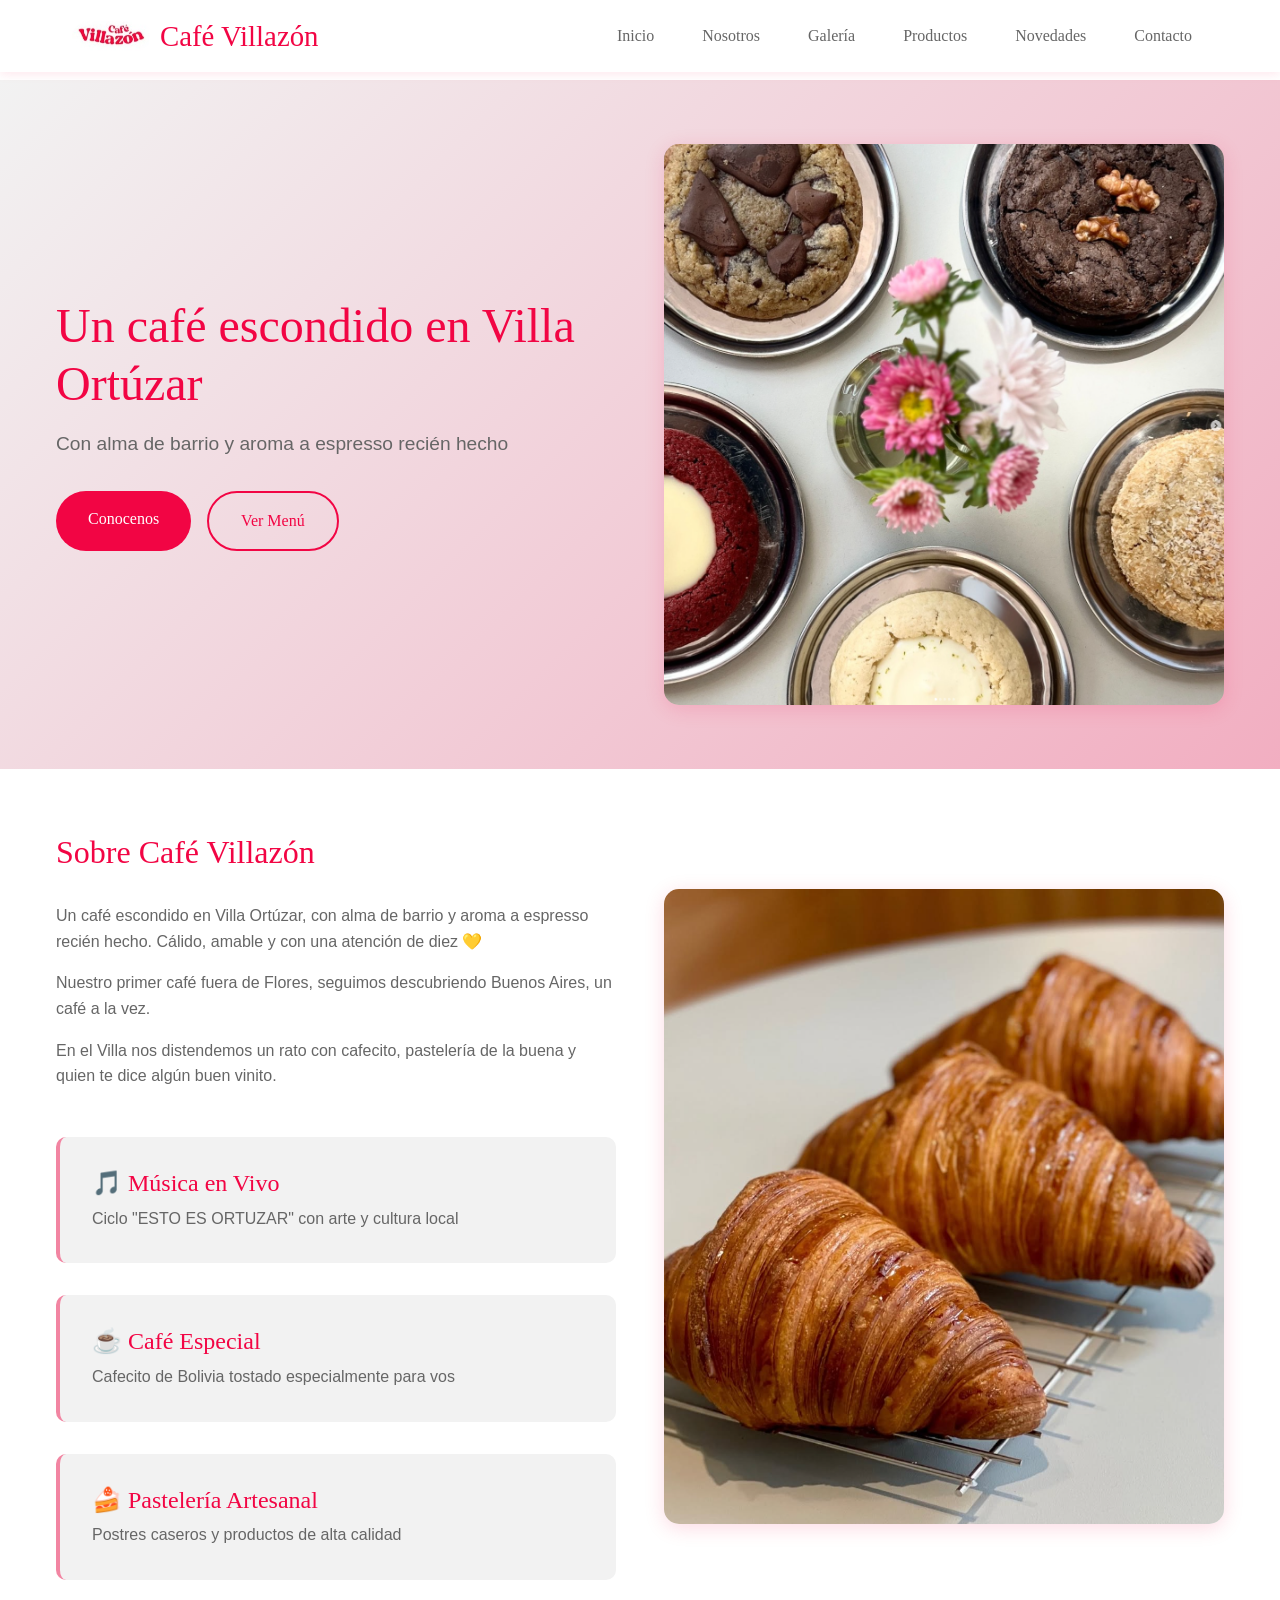
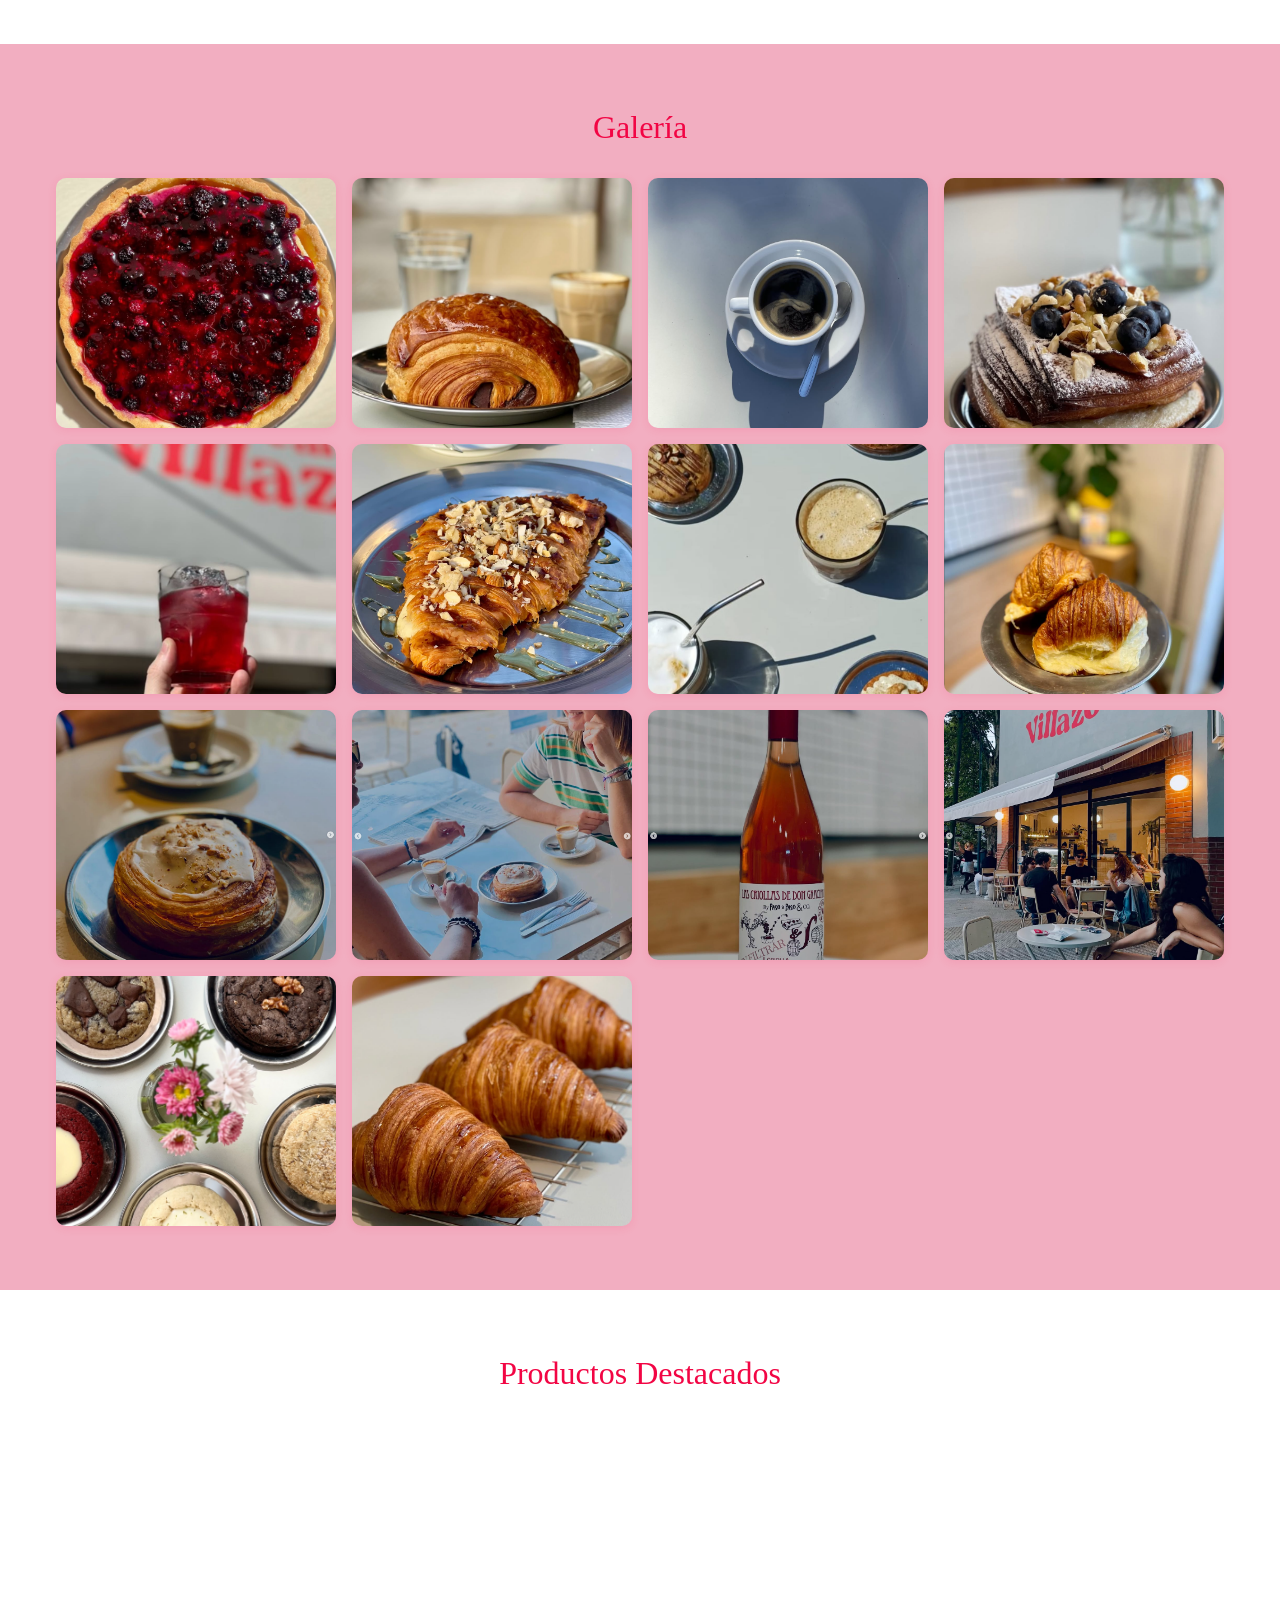
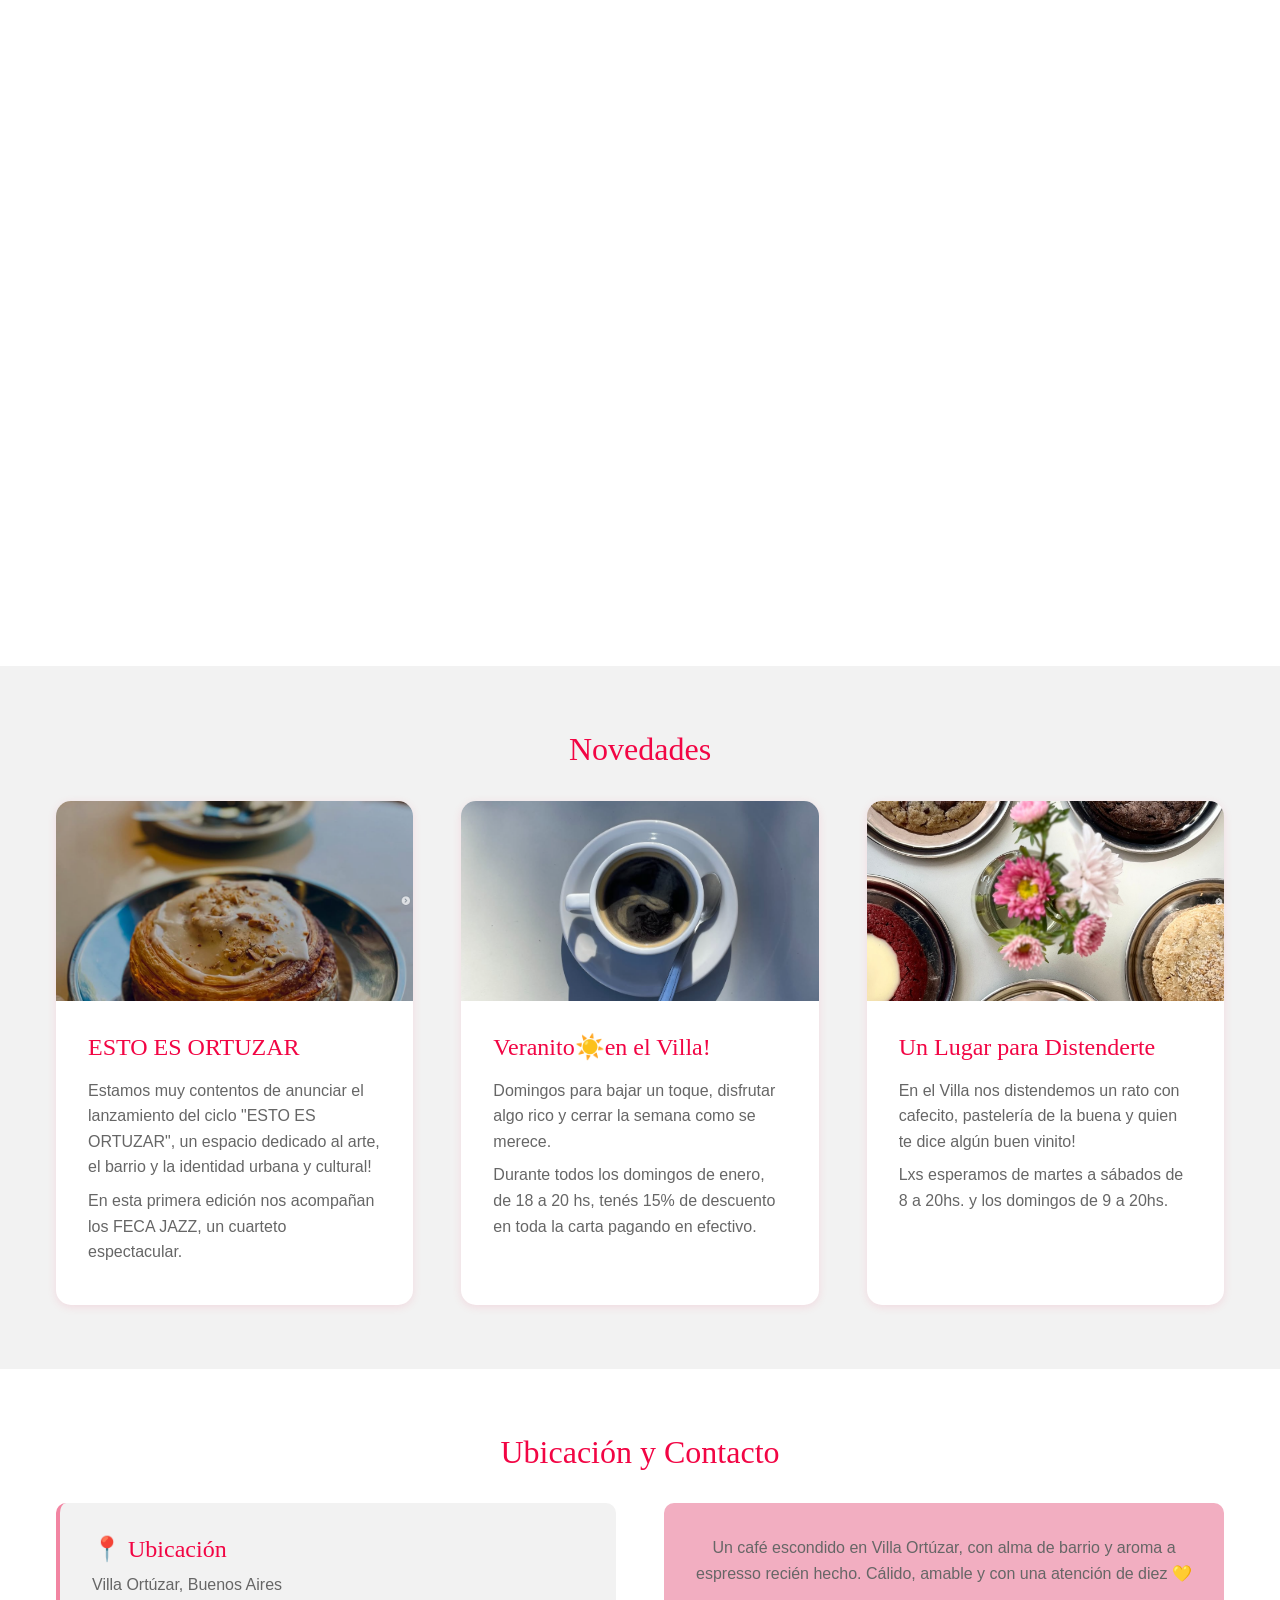
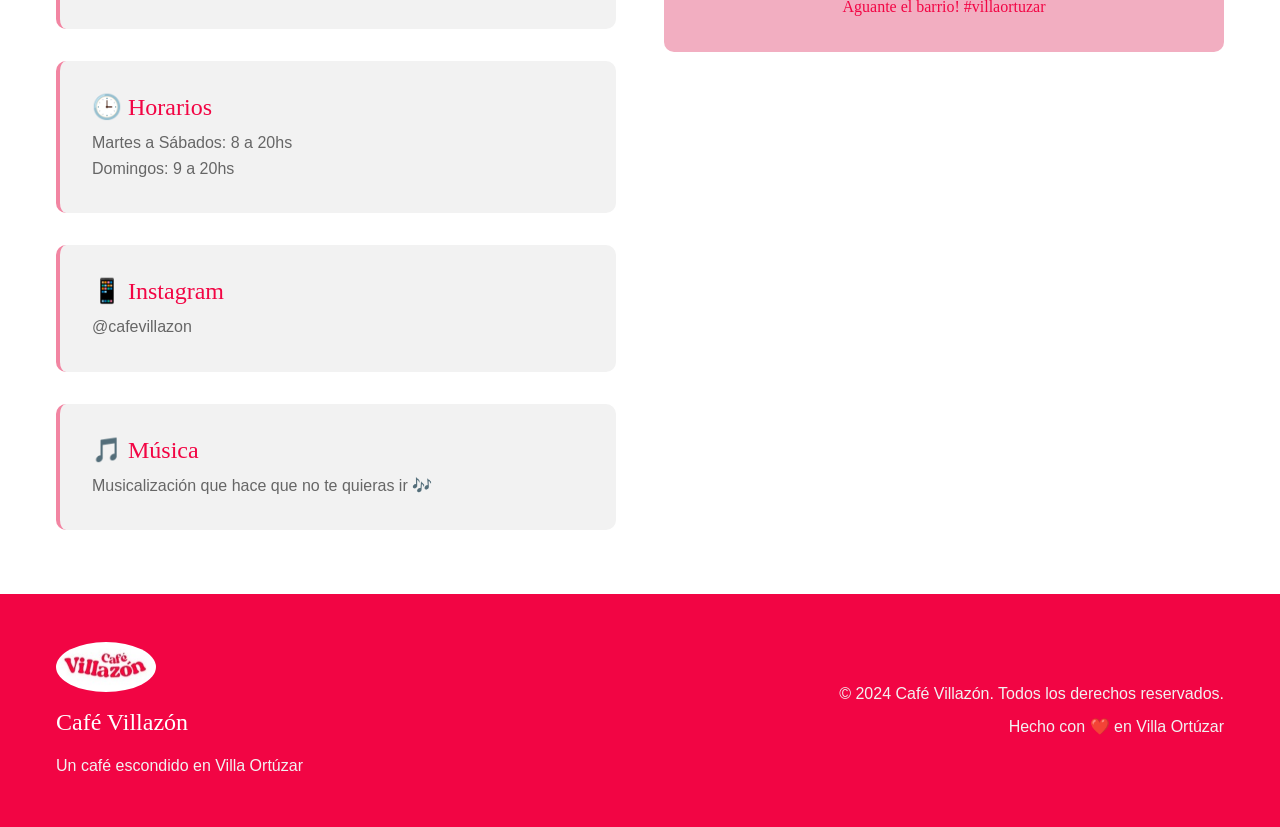
==== index.html @ a72e756f "first commit" ====
<!DOCTYPE html>
<html lang="es">
<head>
    <meta charset="UTF-8">
    <meta name="viewport" content="width=device-width, initial-scale=1.0">
    <title>Café Villazón - Cafetería de Barrio en Villa Ortúzar</title>
    
    <!-- Bootstrap CSS -->
    <link href="https://cdn.jsdelivr.net/npm/bootstrap@5.3.0/dist/css/bootstrap.min.css" rel="stylesheet">
    <!-- Bootstrap Icons -->
    <link rel="stylesheet" href="https://cdn.jsdelivr.net/npm/bootstrap-icons@1.11.0/font/bootstrap-icons.css">
    <!-- AOS Animation Library -->
    <link href="https://unpkg.com/aos@2.3.1/dist/aos.css" rel="stylesheet">
    
    <link rel="stylesheet" href="styles/styles.css">
    
    <!-- FavIcon -->
    <link rel="icon" href="images/cafe_villazon_icon.ico" type="image/x-icon">
</head>
<body>
    <!-- Header -->
    <header class="header">
        <nav class="nav justify-content-end">
            <div class="nav-container">
                <div class="nav-logo">
                    <img src="images/logo_cafeteria_villazon.jpg" alt="Café Villazón Logo" class="logo-img">
                    <h1>Café Villazón</h1>
                </div>
                <ul class="nav-menu">
                    <li><a href="#inicio">Inicio</a></li>
                    <li><a href="#nosotros">Nosotros</a></li>
                    <li><a href="#galeria">Galería</a></li>
                    <li><a href="#productos">Productos</a></li>
                    <li><a href="#novedades">Novedades</a></li>
                    <li><a href="#contacto">Contacto</a></li>
                </ul>
                <div class="nav-toggle">
                    <span></span>
                    <span></span>
                    <span></span>
                </div>
            </div>
        </nav>
    </header>

    <main>
        <!-- Hero Section -->
        <section id="inicio" class="hero">
            <div class="hero-container">
                <div class="hero-content" data-aos="fade-right" data-aos-duration="1000">
                    <h2>Un café escondido en Villa Ortúzar</h2>
                    <p>Con alma de barrio y aroma a espresso recién hecho</p>
                    <div class="hero-cta">
                        <a href="#nosotros" class="btn btn-primary">Conocenos</a>
                        <a href="menu.html" class="btn btn-secondary">Ver Menú</a>
                    </div>
                </div>
                <div class="hero-image" data-aos="fade-left" data-aos-duration="1000">
                    <img src="images/Screenshot 2026-03-29 210032.png" alt="Café Villazón - Interior">
                </div>
            </div>
        </section>

        <!-- About Section -->
        <section id="nosotros" class="about">
            <div class="container">
                <div class="about-content">
                    <div class="about-text" data-aos="fade-right" data-aos-duration="1000">
                        <h2>Sobre Café Villazón</h2>
                        <p>Un café escondido en Villa Ortúzar, con alma de barrio y aroma a espresso recién hecho. Cálido, amable y con una atención de diez 💛</p>
                        <p>Nuestro primer café fuera de Flores, seguimos descubriendo Buenos Aires, un café a la vez.</p>
                        <p>En el Villa nos distendemos un rato con cafecito, pastelería de la buena y quien te dice algún buen vinito.</p>
                        <div class="about-features">
                            <div class="feature">
                                <h3>🎵 Música en Vivo</h3>
                                <p>Ciclo "ESTO ES ORTUZAR" con arte y cultura local</p>
                            </div>
                            <div class="feature">
                                <h3>☕ Café Especial</h3>
                                <p>Cafecito de Bolivia tostado especialmente para vos</p>
                            </div>
                            <div class="feature">
                                <h3>🍰 Pastelería Artesanal</h3>
                                <p>Postres caseros y productos de alta calidad</p>
                            </div>
                        </div>
                    </div>
                    <div class="about-image" data-aos="fade-left" data-aos-duration="1000">
                        <img src="images/Screenshot 2026-03-29 205523.png" alt="Sobre Café Villazón">
                    </div>
                </div>
            </div>
        </section>

        <!-- Gallery Section -->
        <section id="galeria" class="gallery">
            <div class="container">
                <h2>Galería</h2>
                <div class="gallery-grid">
                    <div class="gallery-item" data-aos="zoom-in" data-aos-duration="600" data-aos-delay="100">
                        <img src="images/Screenshot 2026-03-29 205554.png" alt="Interior Café">
                    </div>
                    <div class="gallery-item" data-aos="zoom-in" data-aos-duration="600" data-aos-delay="200">
                        <img src="images/Screenshot 2026-03-29 205620.png" alt="Espacio acogedor">
                    </div>
                    <div class="gallery-item" data-aos="zoom-in" data-aos-duration="600" data-aos-delay="300">
                        <img src="images/Screenshot 2026-03-29 205702.png" alt="Detalle del café">
                    </div>
                    <div class="gallery-item" data-aos="zoom-in" data-aos-duration="600" data-aos-delay="400">
                        <img src="images/Screenshot 2026-03-29 205728.png" alt="Pastelería">
                    </div>
                    <div class="gallery-item" data-aos="zoom-in" data-aos-duration="600" data-aos-delay="500">
                        <img src="images/Screenshot 2026-03-29 205752.png" alt="Ambiente">
                    </div>
                    <div class="gallery-item" data-aos="zoom-in" data-aos-duration="600" data-aos-delay="600">
                        <img src="images/Screenshot 2026-03-29 205958.png" alt="Café especial">
                    </div>
                    <div class="gallery-item" data-aos="zoom-in" data-aos-duration="600" data-aos-delay="700">
                        <img src="images/Screenshot 2026-03-29 210017.png" alt="Postres caseros">
                    </div>
                    <div class="gallery-item" data-aos="zoom-in" data-aos-duration="600" data-aos-delay="800">
                        <img src="images/Screenshot 2026-03-29 210126.png" alt="Espacio cultural">
                    </div>
                    <div class="gallery-item" data-aos="zoom-in" data-aos-duration="600" data-aos-delay="900">
                        <img src="images/Screenshot 2026-03-29 210147.png" alt="Música en vivo">
                    </div>
                    <div class="gallery-item" data-aos="zoom-in" data-aos-duration="600" data-aos-delay="1000">
                        <img src="images/Screenshot 2026-03-29 210153.png" alt="Comunidad">
                    </div>
                    <div class="gallery-item" data-aos="zoom-in" data-aos-duration="600" data-aos-delay="1100">
                        <img src="images/Screenshot 2026-03-29 210201.png" alt="Barrio">
                    </div>
                    <div class="gallery-item" data-aos="zoom-in" data-aos-duration="600" data-aos-delay="1200">
                        <img src="images/Screenshot 2026-03-29 210207.png" alt="Villa Ortúzar">
                    </div>
                    <div class="gallery-item" data-aos="zoom-in" data-aos-duration="600" data-aos-delay="1300">
                        <img src="images/Screenshot 2026-03-29 210032.png" alt="Café Villazón principal">
                    </div>
                    <div class="gallery-item" data-aos="zoom-in" data-aos-duration="600" data-aos-delay="1400">
                        <img src="images/Screenshot 2026-03-29 205523.png" alt="Nuestro espacio">
                    </div>
                </div>
            </div>
        </section>

        <!-- Products Section -->
        <section id="productos" class="products">
            <div class="container">
                <h2>Productos Destacados</h2>
                <div class="products-grid">
                    <div class="product-card" data-aos="fade-up" data-aos-duration="800">
                        <div class="product-image">
                            <img src="images/Screenshot 2026-03-29 205620.png" alt="Café especial">
                        </div>
                        <div class="product-info">
                            <h3>Café Especial</h3>
                            <p>Cafecito de Bolivia tostado especialmente para vos. Latte clásico, simple y perfecto ☕</p>
                        </div>
                    </div>
                    <div class="product-card" data-aos="fade-up" data-aos-duration="800" data-aos-delay="400">
                        <div class="product-image">
                            <img src="images/Screenshot 2026-03-29 205752.png" alt="Bebidas especiales">
                        </div>
                        <div class="product-info">
                            <h3>Bebidas Especiales</h3>
                            <p>Lágrima de caramelo fría con brownie de Nutella y avellanas. Limonada roja con scon de queso.</p>
                        </div>
                    </div>
                    <div class="product-card" data-aos="fade-up" data-aos-duration="800" data-aos-delay="600">
                        <div class="product-image">
                            <img src="images/Screenshot 2026-03-29 210017.png" alt="Pastelería">
                        </div>
                        <div class="product-info">
                            <h3>Pastelería Artesanal</h3>
                            <p>Brownies, scones y postres caseros hechos con amor.</p>
                        </div>
                    </div>
                    <div class="product-card menu-button" data-aos="fade-up" data-aos-duration="800" data-aos-delay="600"
                        onclick="location.href='menu.html'">
                        <div class="product-image button-overlay">
                            <img src="images/Screenshot 2026-03-29 210017.png" alt="Pastelería">
                            <div class="cruz-item">
                            </div>
                        </div>
                        <div class="product-info">
                            <h3>Revisar Menú</h3>
                            <p>Descubre todos nuestros productos en nuestro menú completo.</p>
                        </div>
                    </div>
                </div>
            </div>
        </section>

        <!-- News Section -->
        <section id="novedades" class="news">
            <div class="container">
                <h2>Novedades</h2>
                <div class="news-grid">
                    <article class="news-card">
                        <div class="news-image">
                            <img src="images/Screenshot 2026-03-29 210147.png" alt="Evento ESTO ES ORTUZAR">
                        </div>
                        <div class="news-content">
                            <h3>ESTO ES ORTUZAR</h3>
                            <p>Estamos muy contentos de anunciar el lanzamiento del ciclo "ESTO ES ORTUZAR", un espacio dedicado al arte, el barrio y la identidad urbana y cultural!</p>
                            <p>En esta primera edición nos acompañan los FECA JAZZ, un cuarteto espectacular.</p>
                        </div>
                    </article>
                    <article class="news-card">
                        <div class="news-image">
                            <img src="images/Screenshot 2026-03-29 205702.png" alt="Veranito en el Villa">
                        </div>
                        <div class="news-content">
                            <h3>Veranito☀️en el Villa!</h3>
                            <p>Domingos para bajar un toque, disfrutar algo rico y cerrar la semana como se merece.</p>
                            <p>Durante todos los domingos de enero, de 18 a 20 hs, tenés 15% de descuento en toda la carta pagando en efectivo.</p>
                        </div>
                    </article>
                    <article class="news-card">
                        <div class="news-image">
                            <img src="images/Screenshot 2026-03-29 210032.png" alt="Nuestro espacio">
                        </div>
                        <div class="news-content">
                            <h3>Un Lugar para Distenderte</h3>
                            <p>En el Villa nos distendemos un rato con cafecito, pastelería de la buena y quien te dice algún buen vinito!</p>
                            <p>Lxs esperamos de martes a sábados de 8 a 20hs. y los domingos de 9 a 20hs.</p>
                        </div>
                    </article>
                </div>
            </div>
        </section>

        <!-- Contact Section -->
        <section id="contacto" class="contact">
            <div class="container">
                <h2>Ubicación y Contacto</h2>
                <div class="contact-content">
                    <div class="contact-info">
                        <div class="contact-item click-item" onclick="window.open('https://maps.app.goo.gl/GzYTLskLKFSvf3BN7', '_blank').focus();">
                            <h3>📍 Ubicación</h3>
                            <p>Villa Ortúzar, Buenos Aires</p>
                        </div>
                        <div class="contact-item">
                            <h3>🕒 Horarios</h3>
                            <p>Martes a Sábados: 8 a 20hs</p>
                            <p>Domingos: 9 a 20hs</p>
                        </div>
                        <div class="contact-item click-item" onclick="window.open('https://www.instagram.com/cafevillazon/', '_blank').focus();">
                            <h3>📱 Instagram</h3>
                            <p>@cafevillazon</p>
                        </div>
                        <div class="contact-item">
                            <h3>🎵 Música</h3>
                            <p>Musicalización que hace que no te quieras ir 🎶</p>
                        </div>
                    </div>
                    <div class="contact-message">
                        <p>Un café escondido en Villa Ortúzar, con alma de barrio y aroma a espresso recién hecho. Cálido, amable y con una atención de diez 💛</p>
                        <p>Aguante el barrio! #villaortuzar</p>
                    </div>
                </div>
            </div>
        </section>
    </main>

    <!-- Footer -->
    <footer class="footer">
        <div class="container">
            <div class="footer-content">
                <div class="footer-logo">
                    <img src="images/logo_cafeteria_villazon.jpg" alt="Café Villazón Logo" class="footer-logo-img">
                    <h3>Café Villazón</h3>
                    <p>Un café escondido en Villa Ortúzar</p>
                </div>
                <div class="footer-info">
                    <p>&copy; 2024 Café Villazón. Todos los derechos reservados.</p>
                    <p>Hecho con ❤️ en Villa Ortúzar</p>
                </div>
            </div>
        </div>
    </footer>

    <!-- Bootstrap JS -->
    <script src="https://cdn.jsdelivr.net/npm/bootstrap@5.3.0/dist/js/bootstrap.bundle.min.js"></script>
    <!-- AOS Animation Library -->
    <script src="https://unpkg.com/aos@2.3.1/dist/aos.js"></script>
    
    <script src="scripts/script.js"></script>
</body>
</html>
---- styles/styles.css ----
/* ============================================
   VARIABLES Y ESTILOS GLOBALES
   ============================================ */

:root {
    /* Paleta de colores específica proporcionada */
    --color-primary: #F20544;      /* Rojo principal */
    --color-secondary: #BF1F49;    /* Rojo medio */
    --color-accent: #F285A2;       /* Rosa claro */
    --color-light-pink: #F2AEC1;   /* Rosa muy claro */
    --color-light-gray: #F2F2F2;    /* Gris muy claro */
    --color-white: #FFFFFF;         /* Blanco puro */
    --color-black: #000000;         /* Negro puro */
    --color-gray: #666666;         /* Gris medio */
    --color-dark-gray: #333333;     /* Gris oscuro */
    
    /* Tipografías */
    --font-primary: 'Georgia', serif;
    --font-secondary: 'Helvetica', Arial, sans-serif;
    
    /* Espaciado */
    --spacing-xs: 0.5rem;
    --spacing-sm: 1rem;
    --spacing-md: 2rem;
    --spacing-lg: 3rem;
    --spacing-xl: 4rem;
    
    /* Sombras */
    --shadow-light: 0 2px 10px rgba(242, 5, 68, 0.1);
    --shadow-medium: 0 4px 20px rgba(242, 5, 68, 0.15);
    --shadow-dark: 0 6px 30px rgba(242, 5, 68, 0.2);
}

/* Reset y estilos base */
* {
    margin: 0;
    padding: 0;
    box-sizing: border-box;
}

html {
    scroll-behavior: smooth;
}

body {
    font-family: var(--font-secondary);
    font-size: 16px;
    line-height: 1.6;
    color: var(--color-dark-gray);
    background-color: var(--color-white);
    overflow-x: hidden; /* Prevenir scroll horizontal */
    max-width: 100vw;
}

.container {
    max-width: 1200px;
    margin: 0 auto;
    padding: 0 var(--spacing-sm);
}

/* ============================================
   IMÁGENES
   ============================================ */

img {
    max-width: 100%;
    height: auto;
    display: block;
    opacity: 1;
    visibility: visible;
    transition: opacity 0.3s ease;
}

/* ============================================
   TIPOGRAFÍA
   ============================================ */

h1, h2, h3, h4, h5, h6 {
    font-family: var(--font-primary);
    font-weight: 400;
    color: var(--color-primary);
    margin-bottom: var(--spacing-sm);
}

h1 {
    font-size: 2.5rem;
    color: var(--color-primary);
}

h2 {
    font-size: 2rem;
    text-align: center;
    margin-bottom: var(--spacing-md);
}

h3 {
    font-size: 1.5rem;
    margin-bottom: var(--spacing-xs);
}

p {
    margin-bottom: var(--spacing-sm);
    color: var(--color-gray);
}

a {
    color: var(--color-secondary);
    text-decoration: none;
    transition: color 0.3s ease;
}

a:hover {
    color: var(--color-primary);
}

/* ============================================
   HEADER Y NAVEGACIÓN
   ============================================ */

.header {
    background-color: var(--color-white);
    box-shadow: var(--shadow-light);
    position: fixed;
    top: 0;
    left: 0;
    right: 0;
    z-index: 1000;
    width: 100%;
    max-width: 100vw;
}

.nav {
    display: block;
}

.nav-container {
    display: flex;
    justify-content: space-between;
    align-items: center;
    padding: var(--spacing-sm) 0;
    width: 100%;
    max-width: 1200px;
    margin: 0 auto;
    padding-left: var(--spacing-sm);
    padding-right: var(--spacing-sm);
}

.nav-logo {
    display: flex;
    align-items: center;
    gap: var(--spacing-xs);
    margin-left: 1rem;
}

.logo-img {
    height: 40px;
    width: auto;
    border-radius: 50%;
    object-fit: cover;
}

.nav-logo h1 {
    font-size: 1.8rem;
    margin-bottom: 0;
    color: var(--color-primary);
}

.nav-menu {
    display: flex;
    list-style: none;
    gap: var(--spacing-sm);
    margin-bottom: 0;
    margin-right: 1rem;
}

.nav-menu a {
    font-family: var(--font-primary);
    color: var(--color-gray);
    font-size: 1rem;
    padding: var(--spacing-xs) var(--spacing-sm);
    border-radius: 4px;
    transition: all 0.3s ease;
}

.nav-menu a:hover {
    color: var(--color-primary);
    background-color: var(--color-light-gray);
}

.nav-toggle {
    display: none;
    flex-direction: column;
    cursor: pointer;
}

.nav-toggle span {
    width: 25px;
    height: 3px;
    background-color: var(--color-primary);
    margin: 3px 0;
    transition: 0.3s;
    margin-right: 1rem;
}

/* ============================================
   HERO SECTION
   ============================================ */

.hero {
    margin-top: 80px;
    padding: var(--spacing-xl) 0;
    background: linear-gradient(135deg, var(--color-light-gray) 0%, var(--color-light-pink) 100%);
    min-height: 600px;
    display: flex;
    align-items: center;
}

.hero-container {
    max-width: 1200px;
    margin: 0 auto;
    padding: 0 var(--spacing-sm);
    display: grid;
    grid-template-columns: 1fr 1fr;
    gap: var(--spacing-lg);
    align-items: center;
}

.hero-content h2 {
    font-size: 3rem;
    text-align: left;
    color: var(--color-primary);
    margin-bottom: var(--spacing-sm);
}

.hero-content p {
    font-size: 1.2rem;
    color: var(--color-gray);
    margin-bottom: var(--spacing-md);
}

.hero-cta {
    display: flex;
    gap: var(--spacing-sm);
}

.btn {
    padding: var(--spacing-sm) var(--spacing-md);
    border: none;
    border-radius: 50px;
    font-family: var(--font-primary);
    font-size: 1rem;
    cursor: pointer;
    transition: all 0.3s ease;
    text-decoration: none;
    display: inline-block;
}

.btn-primary {
    background-color: var(--color-primary);
    color: var(--color-white);
}

.btn-primary:hover {
    background-color: var(--color-secondary);
    transform: translateY(-2px);
}

.btn-secondary {
    background-color: transparent;
    color: var(--color-primary);
    border: 2px solid var(--color-primary);
}

.btn-secondary:hover {
    background-color: var(--color-primary);
    color: var(--color-white);
}

.hero-image img {
    width: 100%;
    height: auto;
    border-radius: 15px;
    box-shadow: var(--shadow-medium);
}

/* ============================================
   ABOUT SECTION
   ============================================ */

.about {
    padding: var(--spacing-xl) 0;
    background-color: var(--color-white);
}

.about-content {
    display: grid;
    grid-template-columns: 1fr 1fr;
    gap: var(--spacing-lg);
    align-items: center;
}

.about-text h2 {
    text-align: left;
    margin-bottom: var(--spacing-md);
}

.about-features {
    display: grid;
    grid-template-columns: 1fr;
    gap: var(--spacing-md);
    margin-top: var(--spacing-lg);
}

.feature {
    padding: var(--spacing-md);
    background-color: var(--color-light-gray);
    border-radius: 10px;
    border-left: 4px solid var(--color-accent);
}

.feature h3 {
    color: var(--color-primary);
    margin-bottom: var(--spacing-xs);
}

.feature p {
    margin-bottom: 0;
}

.about-image img {
    width: 100%;
    height: auto;
    border-radius: 15px;
    box-shadow: var(--shadow-medium);
}

/* ============================================
   GALLERY SECTION
   ============================================ */

.gallery {
    padding: var(--spacing-xl) 0;
    background-color: var(--color-light-pink);
}

.gallery-grid {
    display: grid;
    grid-template-columns: repeat(auto-fit, minmax(250px, 1fr));
    gap: var(--spacing-sm);
}

.gallery-item {
    overflow: hidden;
    border-radius: 10px;
    box-shadow: var(--shadow-light);
    transition: transform 0.3s ease;
}

.gallery-item:hover {
    transform: scale(1.05);
}

.gallery-item img {
    width: 100%;
    height: 250px;
    object-fit: cover;
    transition: transform 0.3s ease;
}

.gallery-item:hover img {
    transform: scale(1.1);
}

/* ============================================
   PRODUCTS SECTION
   ============================================ */

.products {
    padding: var(--spacing-xl) 0;
    background-color: var(--color-white);
}

.products-grid {
    display: grid;
    grid-template-columns: repeat(auto-fit, minmax(280px, 1fr));
    gap: var(--spacing-lg);
}

.product-card {
    background-color: var(--color-white);
    border-radius: 15px;
    overflow: hidden;
    box-shadow: var(--shadow-light);
    transition: all 0.3s ease;
}

.product-card.menu-button {
    cursor: pointer;
}

.product-card:hover {
    transform: translateY(-5px);
    box-shadow: var(--shadow-medium);
}

.product-image {
    position: relative;
}

.product-image.button-overlay::after {
    content: '';
    position: absolute;
    top: 0;
    left: 0;
    width: 100%;
    height: 100%;
    background-color: rgba(0, 0, 0, 0.6);
}

.product-image img {
    width: 100%;
    height: 200px;
    object-fit: cover;
}

.cruz-item {
    background: white;
    height: 100px;
    position: absolute;
    width: 20px;
    margin: auto;
    top: 25%;
    right: 50%;
    z-index: 10;
}

.cruz-item::after {
    background: white;
    content: '';
    height: 20px;
    left: -40px;
    position: absolute;
    top: 40px;
    width: 100px;
}

.product-info {
    padding: var(--spacing-md);
}

.product-info h3 {
    color: var(--color-primary);
    margin-bottom: var(--spacing-xs);
}

.product-info p {
    color: var(--color-gray);
    margin-bottom: 0;
}

/* ============================================
   NEWS SECTION
   ============================================ */

.news {
    padding: var(--spacing-xl) 0;
    background-color: var(--color-light-gray);
}

.news-grid {
    display: grid;
    grid-template-columns: repeat(auto-fit, minmax(350px, 1fr));
    gap: var(--spacing-lg);
}

.news-card {
    background-color: var(--color-white);
    border-radius: 15px;
    overflow: hidden;
    box-shadow: var(--shadow-light);
    transition: all 0.3s ease;
}

.news-card:hover {
    transform: translateY(-5px);
    box-shadow: var(--shadow-medium);
}

.news-image.button-overlay:hover::after {
    opacity: 0;
}

.news-image img {
    width: 100%;
    height: 200px;
    object-fit: cover;
}

.news-content {
    padding: var(--spacing-md);
}

.news-content h3 {
    color: var(--color-primary);
    margin-bottom: var(--spacing-sm);
}

.news-content p {
    color: var(--color-gray);
    margin-bottom: var(--spacing-xs);
}

/* ============================================
   CONTACT SECTION
   ============================================ */

.contact {
    padding: var(--spacing-xl) 0;
    background-color: var(--color-white);
}

.contact-content {
    display: grid;
    grid-template-columns: 1fr 1fr;
    gap: var(--spacing-lg);
    align-items: start;
}

.contact-info {
    display: grid;
    grid-template-columns: 1fr;
    gap: var(--spacing-md);
}

.contact-item {
    padding: var(--spacing-md);
    background-color: var(--color-light-gray);
    border-radius: 10px;
    border-left: 4px solid var(--color-accent);
}

.contact-item.click-item {
    cursor: pointer;
}

.contact-item h3 {
    color: var(--color-primary);
    margin-bottom: var(--spacing-xs);
}

.contact-item p {
    margin-bottom: 0;
}

.contact-message {
    padding: var(--spacing-md);
    background-color: var(--color-light-pink);
    border-radius: 10px;
    text-align: center;
}

.contact-message p {
    margin-bottom: var(--spacing-xs);
}

.contact-message p:last-child {
    margin-bottom: 0;
    font-family: var(--font-primary);
    color: var(--color-primary);
}

/* ============================================
   FOOTER
   ============================================ */

.footer {
    background-color: var(--color-primary);
    color: var(--color-white);
    padding: var(--spacing-lg) 0;
}

.footer-content {
    display: flex;
    justify-content: space-between;
    align-items: center;
}

.footer-logo {
    display: flex;
    flex-direction: column;
    align-items: flex-start;
    gap: var(--spacing-xs);
}

.footer-logo-img {
    height: 50px;
    width: auto;
    border-radius: 50%;
    object-fit: cover;
    margin-bottom: var(--spacing-xs);
}

.footer-logo h3 {
    color: var(--color-white);
    margin-bottom: var(--spacing-xs);
}

.footer-logo p {
    color: var(--color-light-gray);
    margin-bottom: 0;
}

.footer-info p {
    color: var(--color-light-gray);
    margin-bottom: var(--spacing-xs);
    text-align: right;
}

.footer-info p:last-child {
    margin-bottom: 0;
}

/* ============================================
   RESPONSIVE DESIGN
   ============================================ */

/* Tablets */
@media (max-width: 950px) {
    .header {
        padding: 0;
    }
    
    .nav-container {
        padding: var(--spacing-sm);
        margin: 0;
        max-width: 100%;
    }
    
    .nav-menu {
        display: none;
        position: fixed;
        top: 70px;
        left: 0;
        right: 0;
        background-color: var(--color-white);
        flex-direction: column;
        padding: var(--spacing-md);
        box-shadow: var(--shadow-medium);
        z-index: 999;
        transform: translateY(-100%);
        transition: transform 0.3s ease;
        width: 100%;
        max-width: 100vw;
        overflow-x: hidden;
    }
    
    .nav-menu.nav-menu-active {
        display: flex;
        transform: translateY(0);
    }
    
    .nav-menu li {
        margin: var(--spacing-sm) 0;
        text-align: center;
        width: 100%;
    }
    
    .nav-menu a {
        display: block;
        padding: var(--spacing-sm);
        border-radius: 8px;
        transition: all 0.3s ease;
        width: 100%;
        text-align: center;
    }
    
    .nav-menu a:hover {
        background-color: var(--color-light-gray);
        color: var(--color-primary);
    }
    
    .nav-toggle {
        display: flex;
        margin-right: 1rem;
    }
    
    .nav-toggle.nav-toggle-active span:nth-child(1) {
        transform: rotate(-45deg) translate(-5px, 6px);
    }
    
    .nav-toggle.nav-toggle-active span:nth-child(2) {
        opacity: 0;
    }
    
    .nav-toggle.nav-toggle-active span:nth-child(3) {
        transform: rotate(45deg) translate(-5px, -6px);
    }
    
    .nav-logo {
        gap: var(--spacing-xs);
        margin-left: 0;
    }
    
    .logo-img {
        height: 35px;
    }
    
    .nav-logo h1 {
        font-size: 1.5rem;
    }
}

@media (max-width: 780px) {
    .hero-container {
        grid-template-columns: 1fr;
        text-align: center;
    }
    
    .hero-content h2 {
        font-size: 2.5rem;
        text-align: center;
    }
    
    .hero-cta {
        justify-content: center;
    }
    
    .about-content {
        grid-template-columns: 1fr;
    }
    
    .about-text h2 {
        text-align: center;
    }
    
    .about-features {
        grid-template-columns: 1fr;
    }
    
    .gallery-grid {
        grid-template-columns: repeat(auto-fit, minmax(200px, 1fr));
    }
    
    .products-grid {
        grid-template-columns: repeat(auto-fit, minmax(250px, 1fr));
    }
    
    .news-grid {
        grid-template-columns: 1fr;
    }
    
    .contact-content {
        grid-template-columns: 1fr;
    }
    
    .footer-content {
        flex-direction: column;
        text-align: center;
        gap: var(--spacing-md);
    }
    
    .footer-logo {
        align-items: center;
    }
    
    .footer-info p {
        text-align: center;
    }
    
    .footer-logo-img {
        height: 45px;
    }
}

/* Móviles */
@media (max-width: 480px) {
    body {
        overflow-x: hidden;
        max-width: 100vw;
    }
    
    .container {
        padding: 0 var(--spacing-xs);
        max-width: 100%;
        overflow-x: hidden;
    }
    
    h1 {
        font-size: 2rem;
    }
    
    h2 {
        font-size: 1.5rem;
    }
    
    h3 {
        font-size: 1.2rem;
    }
    
    .hero {
        margin-top: 70px;
        padding: var(--spacing-lg) 0;
        min-height: 500px;
        overflow-x: hidden;
    }
    
    .hero-content h2 {
        font-size: 2rem;
    }
    
    .hero-content p {
        font-size: 1rem;
    }
    
    .hero-cta {
        flex-direction: column;
        align-items: center;
        gap: var(--spacing-sm);
    }
    
    .btn {
        width: 200px;
        text-align: center;
    }
    
    .about,
    .gallery,
    .products,
    .news,
    .contact {
        padding: var(--spacing-lg) 0;
        overflow-x: hidden;
    }
    
    .gallery-grid {
        grid-template-columns: 1fr 1fr;
        gap: var(--spacing-xs);
        overflow-x: hidden;
    }
    
    .gallery-item img {
        height: 150px;
        width: 100%;
        object-fit: cover;
    }
    
    .products-grid {
        grid-template-columns: 1fr;
        overflow-x: hidden;
    }
    
    .contact-info {
        grid-template-columns: 1fr;
        overflow-x: hidden;
    }
    
    .header {
        width: 100%;
        max-width: 100vw;
        overflow-x: hidden;
    }
    
    .nav-container {
        padding: var(--spacing-xs);
        margin: 0;
        max-width: 100%;
    }
    
    .logo-img {
        height: 30px;
    }
    
    .nav-logo h1 {
        font-size: 1.3rem;
    }
    
    .footer-logo-img {
        height: 40px;
    }
    
    .nav-menu {
        max-width: 100vw;
        overflow-x: hidden;
    }
    
    .nav-menu li {
        width: 100%;
        max-width: 100%;
    }
    
    .nav-menu a {
        width: 100%;
        max-width: 100%;
        padding: var(--spacing-xs) var(--spacing-sm);
    }
}

/* ============================================
   MENU PAGE STYLES
   ============================================ */

.menu-section {
    padding: var(--spacing-xl) 0;
    background-color: var(--color-white);
}

.menu-section:nth-child(even) {
    background-color: var(--color-light-gray);
}

.section-header {
    text-align: center;
    margin-bottom: var(--spacing-lg);
}

.section-header h2 {
    font-size: 2.5rem;
    color: var(--color-primary);
    margin-bottom: var(--spacing-sm);
}

.section-header p {
    font-size: 1.1rem;
    color: var(--color-gray);
    max-width: 600px;
    margin: 0 auto;
}

.menu-grid {
    display: grid;
    grid-template-columns: repeat(auto-fit, minmax(300px, 1fr));
    gap: var(--spacing-lg);
    margin-top: var(--spacing-lg);
}

.menu-item {
    background-color: var(--color-white);
    border-radius: 15px;
    box-shadow: var(--shadow-light);
    overflow: hidden;
    transition: all 0.3s ease;
    display: flex;
    flex-direction: column;
}

.menu-item:hover {
    transform: translateY(-5px);
    box-shadow: var(--shadow-medium);
}

.menu-item-image {
    width: 100%;
    height: 200px;
    overflow: hidden;
}

.menu-item-image img {
    width: 100%;
    height: 100%;
    object-fit: cover;
    transition: transform 0.3s ease;
}

.menu-item:hover .menu-item-image img {
    transform: scale(1.05);
}

.menu-item-content {
    padding: var(--spacing-md);
    flex: 1;
    display: flex;
    flex-direction: column;
}

.menu-item-content h3 {
    font-size: 1.3rem;
    color: var(--color-primary);
    margin-bottom: var(--spacing-xs);
}

.menu-item-content p {
    color: var(--color-gray);
    margin-bottom: var(--spacing-sm);
    flex: 1;
}

.price {
    font-size: 1.2rem;
    font-weight: bold;
    color: var(--color-secondary);
    align-self: flex-start;
    background-color: var(--color-light-pink);
    padding: var(--spacing-xs) var(--spacing-sm);
    border-radius: 20px;
}

.adicionales-grid {
    display: grid;
    grid-template-columns: repeat(auto-fit, minmax(250px, 1fr));
    gap: var(--spacing-md);
    margin-top: var(--spacing-lg);
}

.adicional-item {
    background-color: var(--color-white);
    border-radius: 10px;
    padding: var(--spacing-md);
    text-align: center;
    box-shadow: var(--shadow-light);
    transition: all 0.3s ease;
    border: 2px solid var(--color-light-pink);
}

.adicional-item:hover {
    transform: translateY(-3px);
    box-shadow: var(--shadow-medium);
    border-color: var(--color-accent);
}

.adicional-item h3 {
    font-size: 1.1rem;
    color: var(--color-primary);
    margin-bottom: var(--spacing-xs);
}

.adicional-item p {
    color: var(--color-gray);
    margin-bottom: var(--spacing-sm);
    font-size: 0.9rem;
}

.adicional-item .price {
    font-size: 1rem;
    background-color: var(--color-accent);
    color: var(--color-white);
}

/* Active menu item styling */
.nav-menu a.active {
    color: var(--color-primary);
    background-color: var(--color-light-gray);
    border-radius: 4px;
}

/* ============================================
   RESPONSIVE DESIGN FOR MENU
   ============================================ */

@media (max-width: 780px) {
    .section-header h2 {
        font-size: 2rem;
    }
    
    .menu-grid {
        grid-template-columns: 1fr;
        gap: var(--spacing-md);
    }
    
    .adicionales-grid {
        grid-template-columns: repeat(auto-fit, minmax(200px, 1fr));
        gap: var(--spacing-sm);
    }
    
    .menu-item-image {
        height: 180px;
    }
}

@media (max-width: 480px) {
    .menu-section {
        padding: var(--spacing-lg) 0;
        overflow-x: hidden;
    }
    
    .section-header h2 {
        font-size: 1.8rem;
    }
    
    .section-header p {
        font-size: 1rem;
    }
    
    .menu-grid {
        grid-template-columns: 1fr;
        gap: var(--spacing-sm);
        overflow-x: hidden;
    }
    
    .adicionales-grid {
        grid-template-columns: 1fr;
        gap: var(--spacing-sm);
        overflow-x: hidden;
    }
    
    .menu-item {
        max-width: 100%;
        overflow-x: hidden;
    }
    
    .menu-item-content {
        padding: var(--spacing-sm);
    }
    
    .menu-item-content h3 {
        font-size: 1.1rem;
    }
    
    .menu-item-content p {
        font-size: 0.9rem;
    }
    
    .price {
        font-size: 1rem;
        padding: var(--spacing-xs) var(--spacing-sm);
    }
    
    .adicional-item {
        padding: var(--spacing-sm);
        max-width: 100%;
        overflow-x: hidden;
    }
}

@keyframes fadeInUp {
    from {
        opacity: 0;
        transform: translateY(30px);
    }
    to {
        opacity: 1;
        transform: translateY(0);
    }
}

.fade-in-up {
    animation: fadeInUp 0.8s ease-out;
}

/* ============================================
   CLASES UTILITARIAS
   ============================================ */

.text-center {
    text-align: center;
}

.text-left {
    text-align: left;
}

.text-right {
    text-align: right;
}

.mb-0 {
    margin-bottom: 0;
}

.mb-sm {
    margin-bottom: var(--spacing-sm);
}

.mb-md {
    margin-bottom: var(--spacing-md);
}

.mb-lg {
    margin-bottom: var(--spacing-lg);
}
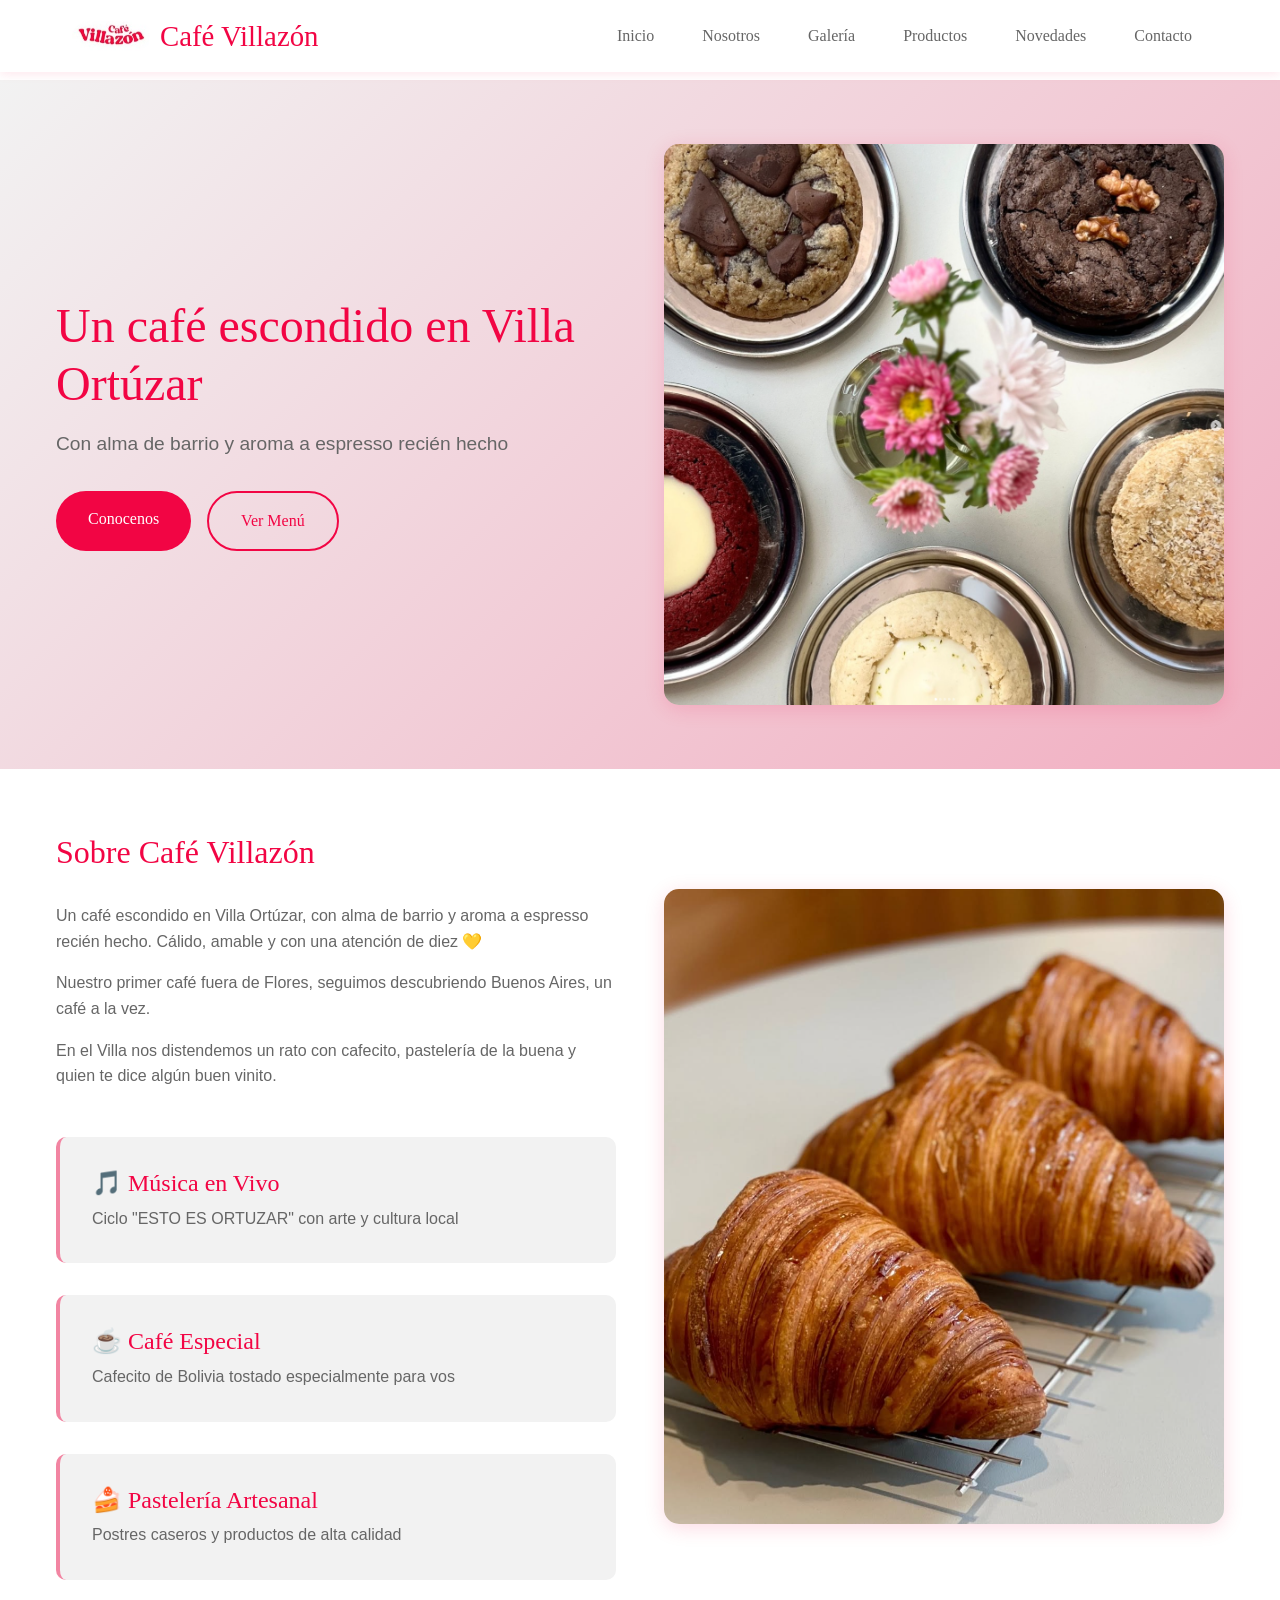
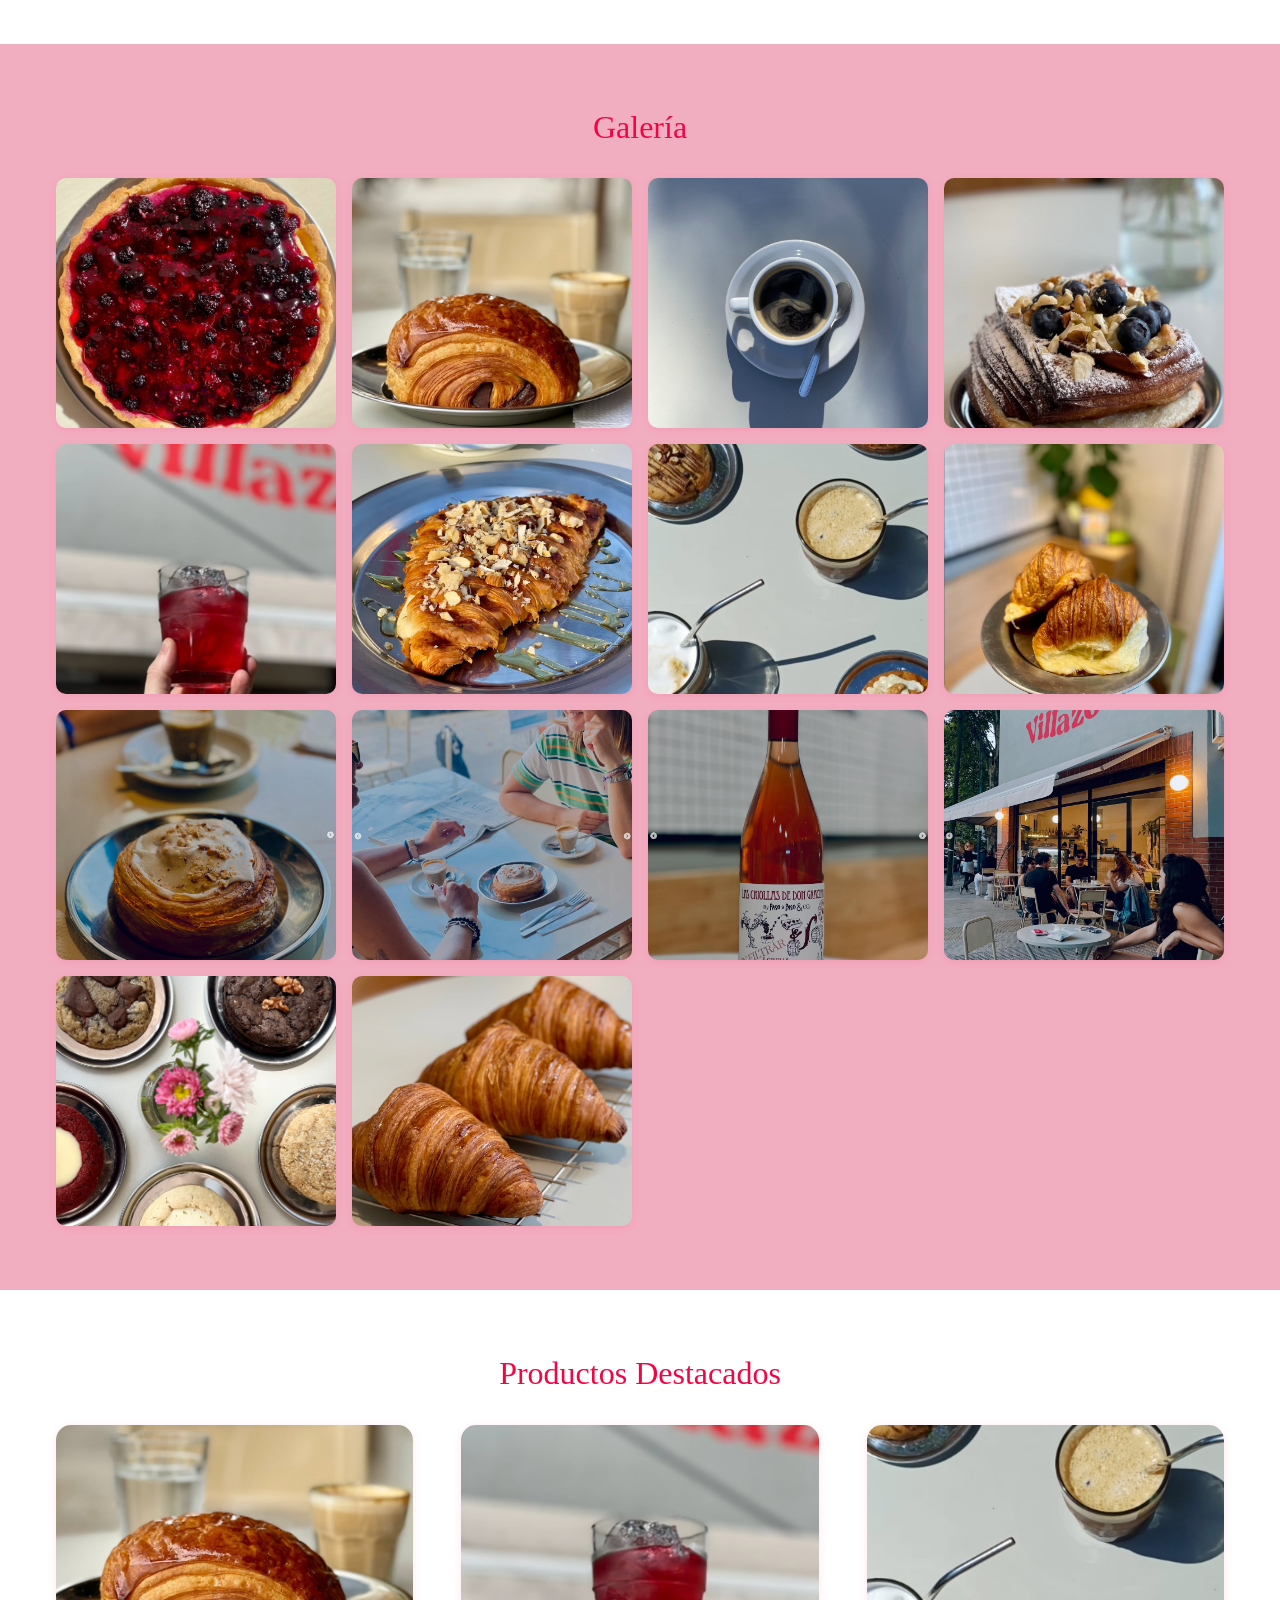
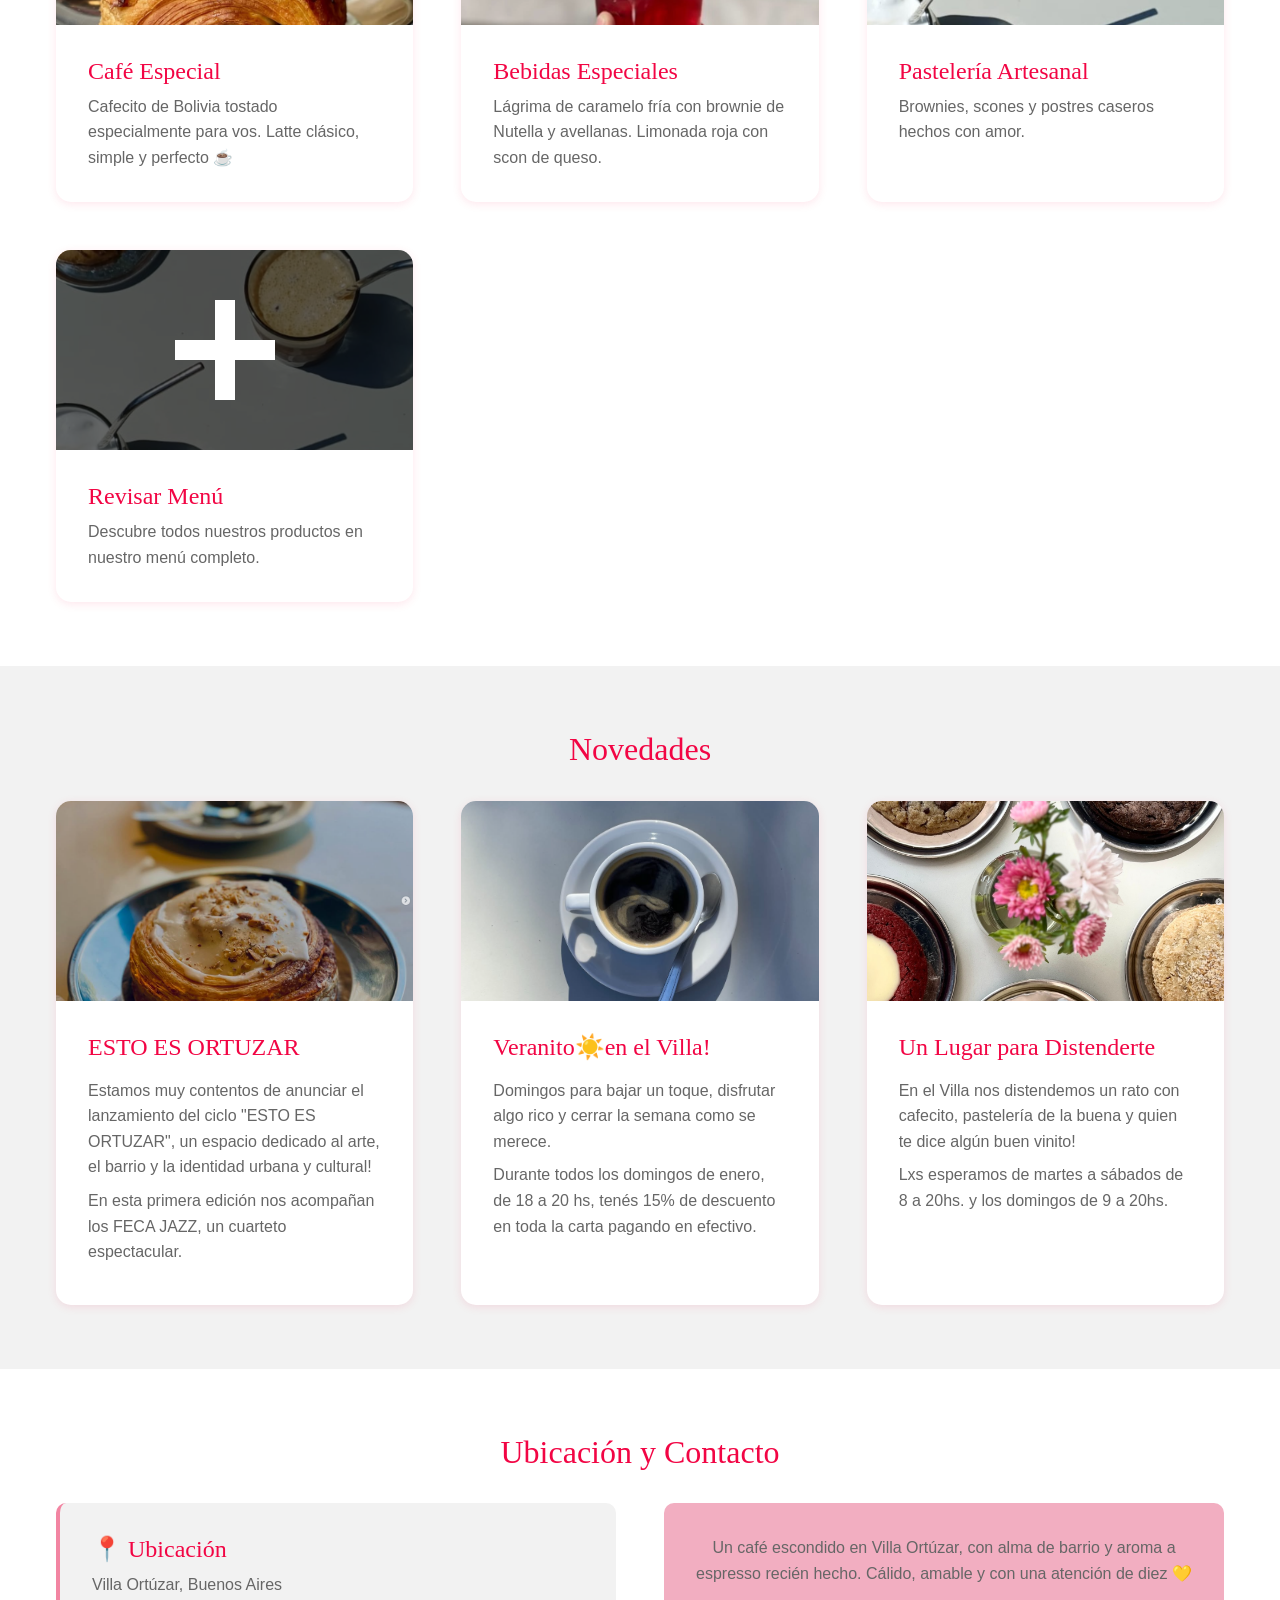
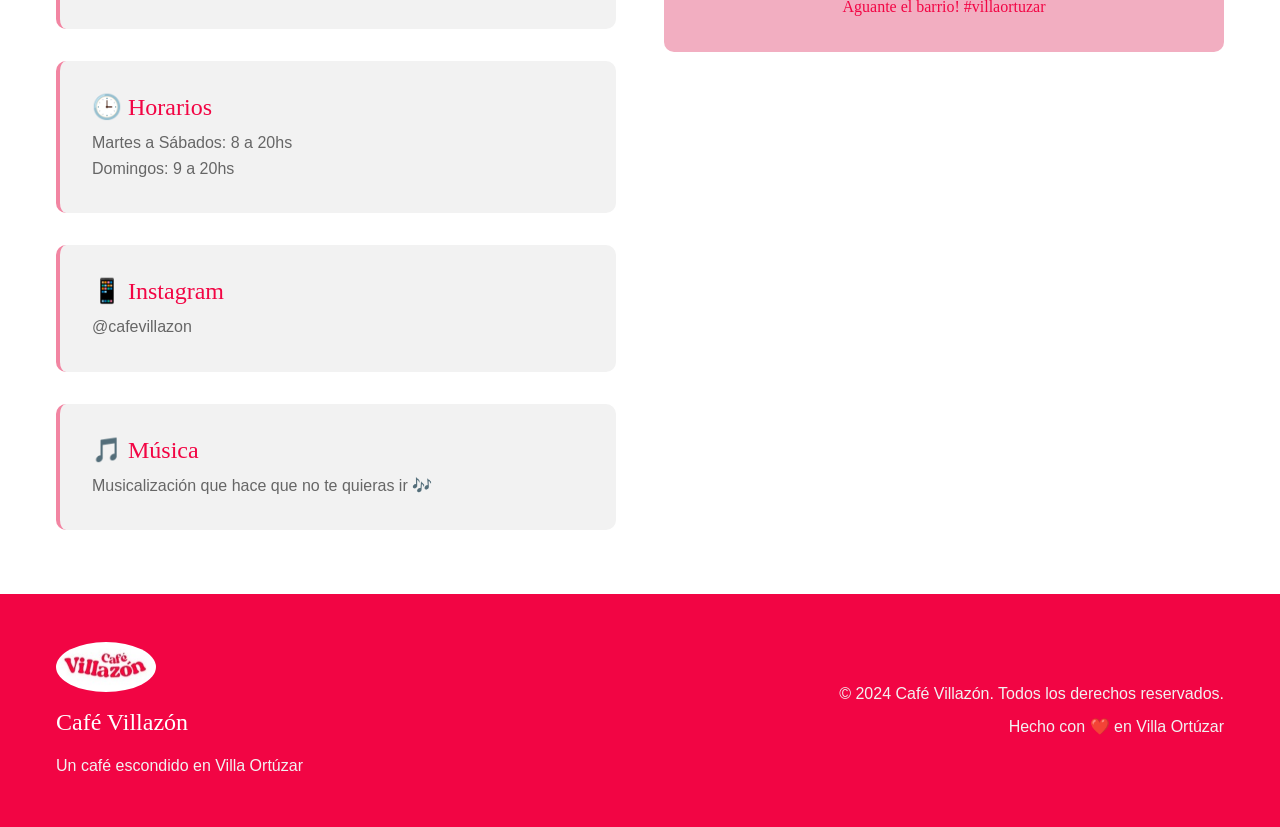
==== commit 4416f5c8: "carpetas por paginas" ====
--- a/index.html
+++ b/index.html
@@ -12,10 +12,10 @@
     <!-- AOS Animation Library -->
     <link href="https://unpkg.com/aos@2.3.1/dist/aos.css" rel="stylesheet">
     
-    <link rel="stylesheet" href="styles/styles.css">
+    <link rel="stylesheet" href="src/styles/styles.css">
     
     <!-- FavIcon -->
-    <link rel="icon" href="images/cafe_villazon_icon.ico" type="image/x-icon">
+    <link rel="icon" href="src/images/cafe_villazon_icon.ico" type="image/x-icon">
 </head>
 <body>
     <!-- Header -->
@@ -23,7 +23,7 @@
         <nav class="nav justify-content-end">
             <div class="nav-container">
                 <div class="nav-logo">
-                    <img src="images/logo_cafeteria_villazon.jpg" alt="Café Villazón Logo" class="logo-img">
+                    <img src="src/images/logo_cafeteria_villazon.jpg" alt="Café Villazón Logo" class="logo-img">
                     <h1>Café Villazón</h1>
                 </div>
                 <ul class="nav-menu">
@@ -52,11 +52,11 @@
                     <p>Con alma de barrio y aroma a espresso recién hecho</p>
                     <div class="hero-cta">
                         <a href="#nosotros" class="btn btn-primary">Conocenos</a>
-                        <a href="menu.html" class="btn btn-secondary">Ver Menú</a>
+                        <a href="menu/index.html" class="btn btn-secondary">Ver Menú</a>
                     </div>
                 </div>
                 <div class="hero-image" data-aos="fade-left" data-aos-duration="1000">
-                    <img src="images/Screenshot 2026-03-29 210032.png" alt="Café Villazón - Interior">
+                    <img src="src/images/Screenshot 2026-03-29 210032.png" alt="Café Villazón - Interior">
                 </div>
             </div>
         </section>
@@ -86,7 +86,7 @@
                         </div>
                     </div>
                     <div class="about-image" data-aos="fade-left" data-aos-duration="1000">
-                        <img src="images/Screenshot 2026-03-29 205523.png" alt="Sobre Café Villazón">
+                        <img src="src/images/Screenshot 2026-03-29 205523.png" alt="Sobre Café Villazón">
                     </div>
                 </div>
             </div>
@@ -98,46 +98,46 @@
                 <h2>Galería</h2>
                 <div class="gallery-grid">
                     <div class="gallery-item" data-aos="zoom-in" data-aos-duration="600" data-aos-delay="100">
-                        <img src="images/Screenshot 2026-03-29 205554.png" alt="Interior Café">
+                        <img src="src/images/Screenshot 2026-03-29 205554.png" alt="Interior Café">
                     </div>
                     <div class="gallery-item" data-aos="zoom-in" data-aos-duration="600" data-aos-delay="200">
-                        <img src="images/Screenshot 2026-03-29 205620.png" alt="Espacio acogedor">
+                        <img src="src/images/Screenshot 2026-03-29 205620.png" alt="Espacio acogedor">
                     </div>
                     <div class="gallery-item" data-aos="zoom-in" data-aos-duration="600" data-aos-delay="300">
-                        <img src="images/Screenshot 2026-03-29 205702.png" alt="Detalle del café">
+                        <img src="src/images/Screenshot 2026-03-29 205702.png" alt="Detalle del café">
                     </div>
                     <div class="gallery-item" data-aos="zoom-in" data-aos-duration="600" data-aos-delay="400">
-                        <img src="images/Screenshot 2026-03-29 205728.png" alt="Pastelería">
+                        <img src="src/images/Screenshot 2026-03-29 205728.png" alt="Pastelería">
                     </div>
                     <div class="gallery-item" data-aos="zoom-in" data-aos-duration="600" data-aos-delay="500">
-                        <img src="images/Screenshot 2026-03-29 205752.png" alt="Ambiente">
+                        <img src="src/images/Screenshot 2026-03-29 205752.png" alt="Ambiente">
                     </div>
                     <div class="gallery-item" data-aos="zoom-in" data-aos-duration="600" data-aos-delay="600">
-                        <img src="images/Screenshot 2026-03-29 205958.png" alt="Café especial">
+                        <img src="src/images/Screenshot 2026-03-29 205958.png" alt="Café especial">
                     </div>
                     <div class="gallery-item" data-aos="zoom-in" data-aos-duration="600" data-aos-delay="700">
-                        <img src="images/Screenshot 2026-03-29 210017.png" alt="Postres caseros">
+                        <img src="src/images/Screenshot 2026-03-29 210017.png" alt="Postres caseros">
                     </div>
                     <div class="gallery-item" data-aos="zoom-in" data-aos-duration="600" data-aos-delay="800">
-                        <img src="images/Screenshot 2026-03-29 210126.png" alt="Espacio cultural">
+                        <img src="src/images/Screenshot 2026-03-29 210126.png" alt="Espacio cultural">
                     </div>
                     <div class="gallery-item" data-aos="zoom-in" data-aos-duration="600" data-aos-delay="900">
-                        <img src="images/Screenshot 2026-03-29 210147.png" alt="Música en vivo">
+                        <img src="src/images/Screenshot 2026-03-29 210147.png" alt="Música en vivo">
                     </div>
                     <div class="gallery-item" data-aos="zoom-in" data-aos-duration="600" data-aos-delay="1000">
-                        <img src="images/Screenshot 2026-03-29 210153.png" alt="Comunidad">
+                        <img src="src/images/Screenshot 2026-03-29 210153.png" alt="Comunidad">
                     </div>
                     <div class="gallery-item" data-aos="zoom-in" data-aos-duration="600" data-aos-delay="1100">
-                        <img src="images/Screenshot 2026-03-29 210201.png" alt="Barrio">
+                        <img src="src/images/Screenshot 2026-03-29 210201.png" alt="Barrio">
                     </div>
                     <div class="gallery-item" data-aos="zoom-in" data-aos-duration="600" data-aos-delay="1200">
-                        <img src="images/Screenshot 2026-03-29 210207.png" alt="Villa Ortúzar">
+                        <img src="src/images/Screenshot 2026-03-29 210207.png" alt="Villa Ortúzar">
                     </div>
                     <div class="gallery-item" data-aos="zoom-in" data-aos-duration="600" data-aos-delay="1300">
-                        <img src="images/Screenshot 2026-03-29 210032.png" alt="Café Villazón principal">
+                        <img src="src/images/Screenshot 2026-03-29 210032.png" alt="Café Villazón principal">
                     </div>
                     <div class="gallery-item" data-aos="zoom-in" data-aos-duration="600" data-aos-delay="1400">
-                        <img src="images/Screenshot 2026-03-29 205523.png" alt="Nuestro espacio">
+                        <img src="src/images/Screenshot 2026-03-29 205523.png" alt="Nuestro espacio">
                     </div>
                 </div>
             </div>
@@ -150,7 +150,7 @@
                 <div class="products-grid">
                     <div class="product-card" data-aos="fade-up" data-aos-duration="800">
                         <div class="product-image">
-                            <img src="images/Screenshot 2026-03-29 205620.png" alt="Café especial">
+                            <img src="src/images/Screenshot 2026-03-29 205620.png" alt="Café especial">
                         </div>
                         <div class="product-info">
                             <h3>Café Especial</h3>
@@ -159,7 +159,7 @@
                     </div>
                     <div class="product-card" data-aos="fade-up" data-aos-duration="800" data-aos-delay="400">
                         <div class="product-image">
-                            <img src="images/Screenshot 2026-03-29 205752.png" alt="Bebidas especiales">
+                            <img src="src/images/Screenshot 2026-03-29 205752.png" alt="Bebidas especiales">
                         </div>
                         <div class="product-info">
                             <h3>Bebidas Especiales</h3>
@@ -168,7 +168,7 @@
                     </div>
                     <div class="product-card" data-aos="fade-up" data-aos-duration="800" data-aos-delay="600">
                         <div class="product-image">
-                            <img src="images/Screenshot 2026-03-29 210017.png" alt="Pastelería">
+                            <img src="src/images/Screenshot 2026-03-29 210017.png" alt="Pastelería">
                         </div>
                         <div class="product-info">
                             <h3>Pastelería Artesanal</h3>
@@ -178,7 +178,7 @@
                     <div class="product-card menu-button" data-aos="fade-up" data-aos-duration="800" data-aos-delay="600"
                         onclick="location.href='menu.html'">
                         <div class="product-image button-overlay">
-                            <img src="images/Screenshot 2026-03-29 210017.png" alt="Pastelería">
+                            <img src="src/images/Screenshot 2026-03-29 210017.png" alt="Pastelería">
                             <div class="cruz-item">
                             </div>
                         </div>
@@ -198,7 +198,7 @@
                 <div class="news-grid">
                     <article class="news-card">
                         <div class="news-image">
-                            <img src="images/Screenshot 2026-03-29 210147.png" alt="Evento ESTO ES ORTUZAR">
+                            <img src="src/images/Screenshot 2026-03-29 210147.png" alt="Evento ESTO ES ORTUZAR">
                         </div>
                         <div class="news-content">
                             <h3>ESTO ES ORTUZAR</h3>
@@ -208,7 +208,7 @@
                     </article>
                     <article class="news-card">
                         <div class="news-image">
-                            <img src="images/Screenshot 2026-03-29 205702.png" alt="Veranito en el Villa">
+                            <img src="src/images/Screenshot 2026-03-29 205702.png" alt="Veranito en el Villa">
                         </div>
                         <div class="news-content">
                             <h3>Veranito☀️en el Villa!</h3>
@@ -218,7 +218,7 @@
                     </article>
                     <article class="news-card">
                         <div class="news-image">
-                            <img src="images/Screenshot 2026-03-29 210032.png" alt="Nuestro espacio">
+                            <img src="src/images/Screenshot 2026-03-29 210032.png" alt="Nuestro espacio">
                         </div>
                         <div class="news-content">
                             <h3>Un Lugar para Distenderte</h3>
@@ -268,7 +268,7 @@
         <div class="container">
             <div class="footer-content">
                 <div class="footer-logo">
-                    <img src="images/logo_cafeteria_villazon.jpg" alt="Café Villazón Logo" class="footer-logo-img">
+                    <img src="src/images/logo_cafeteria_villazon.jpg" alt="Café Villazón Logo" class="footer-logo-img">
                     <h3>Café Villazón</h3>
                     <p>Un café escondido en Villa Ortúzar</p>
                 </div>
@@ -285,6 +285,6 @@
     <!-- AOS Animation Library -->
     <script src="https://unpkg.com/aos@2.3.1/dist/aos.js"></script>
     
-    <script src="scripts/script.js"></script>
+    <script src="src/scripts/script.js"></script>
 </body>
 </html>
--- a/src/styles/styles.css
+++ b/src/styles/styles.css
@@ -0,0 +1,1169 @@
+/* ============================================
+   VARIABLES Y ESTILOS GLOBALES
+   ============================================ */
+
+:root {
+    /* Paleta de colores específica proporcionada */
+    --color-primary: #F20544;      /* Rojo principal */
+    --color-secondary: #BF1F49;    /* Rojo medio */
+    --color-accent: #F285A2;       /* Rosa claro */
+    --color-light-pink: #F2AEC1;   /* Rosa muy claro */
+    --color-light-gray: #F2F2F2;    /* Gris muy claro */
+    --color-white: #FFFFFF;         /* Blanco puro */
+    --color-black: #000000;         /* Negro puro */
+    --color-gray: #666666;         /* Gris medio */
+    --color-dark-gray: #333333;     /* Gris oscuro */
+    
+    /* Tipografías */
+    --font-primary: 'Georgia', serif;
+    --font-secondary: 'Helvetica', Arial, sans-serif;
+    
+    /* Espaciado */
+    --spacing-xs: 0.5rem;
+    --spacing-sm: 1rem;
+    --spacing-md: 2rem;
+    --spacing-lg: 3rem;
+    --spacing-xl: 4rem;
+    
+    /* Sombras */
+    --shadow-light: 0 2px 10px rgba(242, 5, 68, 0.1);
+    --shadow-medium: 0 4px 20px rgba(242, 5, 68, 0.15);
+    --shadow-dark: 0 6px 30px rgba(242, 5, 68, 0.2);
+}
+
+/* Reset y estilos base */
+* {
+    margin: 0;
+    padding: 0;
+    box-sizing: border-box;
+}
+
+html {
+    scroll-behavior: smooth;
+}
+
+body {
+    font-family: var(--font-secondary);
+    font-size: 16px;
+    line-height: 1.6;
+    color: var(--color-dark-gray);
+    background-color: var(--color-white);
+    overflow-x: hidden; /* Prevenir scroll horizontal */
+    max-width: 100vw;
+}
+
+.container {
+    max-width: 1200px;
+    margin: 0 auto;
+    padding: 0 var(--spacing-sm);
+}
+
+/* ============================================
+   IMÁGENES
+   ============================================ */
+
+img {
+    max-width: 100%;
+    height: auto;
+    display: block;
+    opacity: 1;
+    visibility: visible;
+    transition: opacity 0.3s ease;
+}
+
+/* ============================================
+   TIPOGRAFÍA
+   ============================================ */
+
+h1, h2, h3, h4, h5, h6 {
+    font-family: var(--font-primary);
+    font-weight: 400;
+    color: var(--color-primary);
+    margin-bottom: var(--spacing-sm);
+}
+
+h1 {
+    font-size: 2.5rem;
+    color: var(--color-primary);
+}
+
+h2 {
+    font-size: 2rem;
+    text-align: center;
+    margin-bottom: var(--spacing-md);
+}
+
+h3 {
+    font-size: 1.5rem;
+    margin-bottom: var(--spacing-xs);
+}
+
+p {
+    margin-bottom: var(--spacing-sm);
+    color: var(--color-gray);
+}
+
+a {
+    color: var(--color-secondary);
+    text-decoration: none;
+    transition: color 0.3s ease;
+}
+
+a:hover {
+    color: var(--color-primary);
+}
+
+/* ============================================
+   HEADER Y NAVEGACIÓN
+   ============================================ */
+
+.header {
+    background-color: var(--color-white);
+    box-shadow: var(--shadow-light);
+    position: fixed;
+    top: 0;
+    left: 0;
+    right: 0;
+    z-index: 1000;
+    width: 100%;
+    max-width: 100vw;
+}
+
+.nav {
+    display: block;
+}
+
+.nav-container {
+    display: flex;
+    justify-content: space-between;
+    align-items: center;
+    padding: var(--spacing-sm) 0;
+    width: 100%;
+    max-width: 1200px;
+    margin: 0 auto;
+    padding-left: var(--spacing-sm);
+    padding-right: var(--spacing-sm);
+}
+
+.nav-logo {
+    display: flex;
+    align-items: center;
+    gap: var(--spacing-xs);
+    margin-left: 1rem;
+}
+
+.logo-img {
+    height: 40px;
+    width: auto;
+    border-radius: 50%;
+    object-fit: cover;
+}
+
+.nav-logo h1 {
+    font-size: 1.8rem;
+    margin-bottom: 0;
+    color: var(--color-primary);
+}
+
+.nav-menu {
+    display: flex;
+    list-style: none;
+    gap: var(--spacing-sm);
+    margin-bottom: 0;
+    margin-right: 1rem;
+}
+
+.nav-menu a {
+    font-family: var(--font-primary);
+    color: var(--color-gray);
+    font-size: 1rem;
+    padding: var(--spacing-xs) var(--spacing-sm);
+    border-radius: 4px;
+    transition: all 0.3s ease;
+}
+
+.nav-menu a:hover {
+    color: var(--color-primary);
+    background-color: var(--color-light-gray);
+}
+
+.nav-toggle {
+    display: none;
+    flex-direction: column;
+    cursor: pointer;
+}
+
+.nav-toggle span {
+    width: 25px;
+    height: 3px;
+    background-color: var(--color-primary);
+    margin: 3px 0;
+    transition: 0.3s;
+    margin-right: 1rem;
+}
+
+/* ============================================
+   HERO SECTION
+   ============================================ */
+
+.hero {
+    margin-top: 80px;
+    padding: var(--spacing-xl) 0;
+    background: linear-gradient(135deg, var(--color-light-gray) 0%, var(--color-light-pink) 100%);
+    min-height: 600px;
+    display: flex;
+    align-items: center;
+}
+
+.hero-container {
+    max-width: 1200px;
+    margin: 0 auto;
+    padding: 0 var(--spacing-sm);
+    display: grid;
+    grid-template-columns: 1fr 1fr;
+    gap: var(--spacing-lg);
+    align-items: center;
+}
+
+.hero-content h2 {
+    font-size: 3rem;
+    text-align: left;
+    color: var(--color-primary);
+    margin-bottom: var(--spacing-sm);
+}
+
+.hero-content p {
+    font-size: 1.2rem;
+    color: var(--color-gray);
+    margin-bottom: var(--spacing-md);
+}
+
+.hero-cta {
+    display: flex;
+    gap: var(--spacing-sm);
+}
+
+.btn {
+    padding: var(--spacing-sm) var(--spacing-md);
+    border: none;
+    border-radius: 50px;
+    font-family: var(--font-primary);
+    font-size: 1rem;
+    cursor: pointer;
+    transition: all 0.3s ease;
+    text-decoration: none;
+    display: inline-block;
+}
+
+.btn-primary {
+    background-color: var(--color-primary);
+    color: var(--color-white);
+}
+
+.btn-primary:hover {
+    background-color: var(--color-secondary);
+    transform: translateY(-2px);
+}
+
+.btn-secondary {
+    background-color: transparent;
+    color: var(--color-primary);
+    border: 2px solid var(--color-primary);
+}
+
+.btn-secondary:hover {
+    background-color: var(--color-primary);
+    color: var(--color-white);
+}
+
+.hero-image img {
+    width: 100%;
+    height: auto;
+    border-radius: 15px;
+    box-shadow: var(--shadow-medium);
+}
+
+/* ============================================
+   ABOUT SECTION
+   ============================================ */
+
+.about {
+    padding: var(--spacing-xl) 0;
+    background-color: var(--color-white);
+}
+
+.about-content {
+    display: grid;
+    grid-template-columns: 1fr 1fr;
+    gap: var(--spacing-lg);
+    align-items: center;
+}
+
+.about-text h2 {
+    text-align: left;
+    margin-bottom: var(--spacing-md);
+}
+
+.about-features {
+    display: grid;
+    grid-template-columns: 1fr;
+    gap: var(--spacing-md);
+    margin-top: var(--spacing-lg);
+}
+
+.feature {
+    padding: var(--spacing-md);
+    background-color: var(--color-light-gray);
+    border-radius: 10px;
+    border-left: 4px solid var(--color-accent);
+}
+
+.feature h3 {
+    color: var(--color-primary);
+    margin-bottom: var(--spacing-xs);
+}
+
+.feature p {
+    margin-bottom: 0;
+}
+
+.about-image img {
+    width: 100%;
+    height: auto;
+    border-radius: 15px;
+    box-shadow: var(--shadow-medium);
+}
+
+/* ============================================
+   GALLERY SECTION
+   ============================================ */
+
+.gallery {
+    padding: var(--spacing-xl) 0;
+    background-color: var(--color-light-pink);
+}
+
+.gallery-grid {
+    display: grid;
+    grid-template-columns: repeat(auto-fit, minmax(250px, 1fr));
+    gap: var(--spacing-sm);
+}
+
+.gallery-item {
+    overflow: hidden;
+    border-radius: 10px;
+    box-shadow: var(--shadow-light);
+    transition: transform 0.3s ease;
+}
+
+.gallery-item:hover {
+    transform: scale(1.05);
+}
+
+.gallery-item img {
+    width: 100%;
+    height: 250px;
+    object-fit: cover;
+    transition: transform 0.3s ease;
+}
+
+.gallery-item:hover img {
+    transform: scale(1.1);
+}
+
+/* ============================================
+   PRODUCTS SECTION
+   ============================================ */
+
+.products {
+    padding: var(--spacing-xl) 0;
+    background-color: var(--color-white);
+}
+
+.products-grid {
+    display: grid;
+    grid-template-columns: repeat(auto-fit, minmax(280px, 1fr));
+    gap: var(--spacing-lg);
+}
+
+.product-card {
+    background-color: var(--color-white);
+    border-radius: 15px;
+    overflow: hidden;
+    box-shadow: var(--shadow-light);
+    transition: all 0.3s ease;
+}
+
+.product-card.menu-button {
+    cursor: pointer;
+}
+
+.product-card:hover {
+    transform: translateY(-5px);
+    box-shadow: var(--shadow-medium);
+}
+
+.product-image {
+    position: relative;
+}
+
+.product-image.button-overlay::after {
+    content: '';
+    position: absolute;
+    top: 0;
+    left: 0;
+    width: 100%;
+    height: 100%;
+    background-color: rgba(0, 0, 0, 0.6);
+}
+
+.product-image img {
+    width: 100%;
+    height: 200px;
+    object-fit: cover;
+}
+
+.cruz-item {
+    background: white;
+    height: 100px;
+    position: absolute;
+    width: 20px;
+    margin: auto;
+    top: 25%;
+    right: 50%;
+    z-index: 10;
+}
+
+.cruz-item::after {
+    background: white;
+    content: '';
+    height: 20px;
+    left: -40px;
+    position: absolute;
+    top: 40px;
+    width: 100px;
+}
+
+.product-info {
+    padding: var(--spacing-md);
+}
+
+.product-info h3 {
+    color: var(--color-primary);
+    margin-bottom: var(--spacing-xs);
+}
+
+.product-info p {
+    color: var(--color-gray);
+    margin-bottom: 0;
+}
+
+/* ============================================
+   NEWS SECTION
+   ============================================ */
+
+.news {
+    padding: var(--spacing-xl) 0;
+    background-color: var(--color-light-gray);
+}
+
+.news-grid {
+    display: grid;
+    grid-template-columns: repeat(auto-fit, minmax(350px, 1fr));
+    gap: var(--spacing-lg);
+}
+
+.news-card {
+    background-color: var(--color-white);
+    border-radius: 15px;
+    overflow: hidden;
+    box-shadow: var(--shadow-light);
+    transition: all 0.3s ease;
+}
+
+.news-card:hover {
+    transform: translateY(-5px);
+    box-shadow: var(--shadow-medium);
+}
+
+.news-image.button-overlay:hover::after {
+    opacity: 0;
+}
+
+.news-image img {
+    width: 100%;
+    height: 200px;
+    object-fit: cover;
+}
+
+.news-content {
+    padding: var(--spacing-md);
+}
+
+.news-content h3 {
+    color: var(--color-primary);
+    margin-bottom: var(--spacing-sm);
+}
+
+.news-content p {
+    color: var(--color-gray);
+    margin-bottom: var(--spacing-xs);
+}
+
+/* ============================================
+   CONTACT SECTION
+   ============================================ */
+
+.contact {
+    padding: var(--spacing-xl) 0;
+    background-color: var(--color-white);
+}
+
+.contact-content {
+    display: grid;
+    grid-template-columns: 1fr 1fr;
+    gap: var(--spacing-lg);
+    align-items: start;
+}
+
+.contact-info {
+    display: grid;
+    grid-template-columns: 1fr;
+    gap: var(--spacing-md);
+}
+
+.contact-item {
+    padding: var(--spacing-md);
+    background-color: var(--color-light-gray);
+    border-radius: 10px;
+    border-left: 4px solid var(--color-accent);
+}
+
+.contact-item.click-item {
+    cursor: pointer;
+}
+
+.contact-item h3 {
+    color: var(--color-primary);
+    margin-bottom: var(--spacing-xs);
+}
+
+.contact-item p {
+    margin-bottom: 0;
+}
+
+.contact-message {
+    padding: var(--spacing-md);
+    background-color: var(--color-light-pink);
+    border-radius: 10px;
+    text-align: center;
+}
+
+.contact-message p {
+    margin-bottom: var(--spacing-xs);
+}
+
+.contact-message p:last-child {
+    margin-bottom: 0;
+    font-family: var(--font-primary);
+    color: var(--color-primary);
+}
+
+/* ============================================
+   FOOTER
+   ============================================ */
+
+.footer {
+    background-color: var(--color-primary);
+    color: var(--color-white);
+    padding: var(--spacing-lg) 0;
+}
+
+.footer-content {
+    display: flex;
+    justify-content: space-between;
+    align-items: center;
+}
+
+.footer-logo {
+    display: flex;
+    flex-direction: column;
+    align-items: flex-start;
+    gap: var(--spacing-xs);
+}
+
+.footer-logo-img {
+    height: 50px;
+    width: auto;
+    border-radius: 50%;
+    object-fit: cover;
+    margin-bottom: var(--spacing-xs);
+}
+
+.footer-logo h3 {
+    color: var(--color-white);
+    margin-bottom: var(--spacing-xs);
+}
+
+.footer-logo p {
+    color: var(--color-light-gray);
+    margin-bottom: 0;
+}
+
+.footer-info p {
+    color: var(--color-light-gray);
+    margin-bottom: var(--spacing-xs);
+    text-align: right;
+}
+
+.footer-info p:last-child {
+    margin-bottom: 0;
+}
+
+/* ============================================
+   RESPONSIVE DESIGN
+   ============================================ */
+
+/* Tablets */
+@media (max-width: 950px) {
+    .header {
+        padding: 0;
+    }
+    
+    .nav-container {
+        padding: var(--spacing-sm);
+        margin: 0;
+        max-width: 100%;
+    }
+    
+    .nav-menu {
+        display: none;
+        position: fixed;
+        top: 70px;
+        left: 0;
+        right: 0;
+        background-color: var(--color-white);
+        flex-direction: column;
+        padding: var(--spacing-md);
+        box-shadow: var(--shadow-medium);
+        z-index: 999;
+        transform: translateY(-100%);
+        transition: transform 0.3s ease;
+        width: 100%;
+        max-width: 100vw;
+        overflow-x: hidden;
+    }
+    
+    .nav-menu.nav-menu-active {
+        display: flex;
+        transform: translateY(0);
+    }
+    
+    .nav-menu li {
+        margin: var(--spacing-sm) 0;
+        text-align: center;
+        width: 100%;
+    }
+    
+    .nav-menu a {
+        display: block;
+        padding: var(--spacing-sm);
+        border-radius: 8px;
+        transition: all 0.3s ease;
+        width: 100%;
+        text-align: center;
+    }
+    
+    .nav-menu a:hover {
+        background-color: var(--color-light-gray);
+        color: var(--color-primary);
+    }
+    
+    .nav-toggle {
+        display: flex;
+        margin-right: 1rem;
+    }
+    
+    .nav-toggle.nav-toggle-active span:nth-child(1) {
+        transform: rotate(-45deg) translate(-5px, 6px);
+    }
+    
+    .nav-toggle.nav-toggle-active span:nth-child(2) {
+        opacity: 0;
+    }
+    
+    .nav-toggle.nav-toggle-active span:nth-child(3) {
+        transform: rotate(45deg) translate(-5px, -6px);
+    }
+    
+    .nav-logo {
+        gap: var(--spacing-xs);
+        margin-left: 0;
+    }
+    
+    .logo-img {
+        height: 35px;
+    }
+    
+    .nav-logo h1 {
+        font-size: 1.5rem;
+    }
+}
+
+@media (max-width: 780px) {
+    .hero-container {
+        grid-template-columns: 1fr;
+        text-align: center;
+    }
+    
+    .hero-content h2 {
+        font-size: 2.5rem;
+        text-align: center;
+    }
+    
+    .hero-cta {
+        justify-content: center;
+    }
+    
+    .about-content {
+        grid-template-columns: 1fr;
+    }
+    
+    .about-text h2 {
+        text-align: center;
+    }
+    
+    .about-features {
+        grid-template-columns: 1fr;
+    }
+    
+    .gallery-grid {
+        grid-template-columns: repeat(auto-fit, minmax(200px, 1fr));
+    }
+    
+    .products-grid {
+        grid-template-columns: repeat(auto-fit, minmax(250px, 1fr));
+    }
+    
+    .news-grid {
+        grid-template-columns: 1fr;
+    }
+    
+    .contact-content {
+        grid-template-columns: 1fr;
+    }
+    
+    .footer-content {
+        flex-direction: column;
+        text-align: center;
+        gap: var(--spacing-md);
+    }
+    
+    .footer-logo {
+        align-items: center;
+    }
+    
+    .footer-info p {
+        text-align: center;
+    }
+    
+    .footer-logo-img {
+        height: 45px;
+    }
+}
+
+/* Móviles */
+@media (max-width: 480px) {
+    body {
+        overflow-x: hidden;
+        max-width: 100vw;
+    }
+    
+    .container {
+        padding: 0 var(--spacing-xs);
+        max-width: 100%;
+        overflow-x: hidden;
+    }
+    
+    h1 {
+        font-size: 2rem;
+    }
+    
+    h2 {
+        font-size: 1.5rem;
+    }
+    
+    h3 {
+        font-size: 1.2rem;
+    }
+    
+    .hero {
+        margin-top: 70px;
+        padding: var(--spacing-lg) 0;
+        min-height: 500px;
+        overflow-x: hidden;
+    }
+    
+    .hero-content h2 {
+        font-size: 2rem;
+    }
+    
+    .hero-content p {
+        font-size: 1rem;
+    }
+    
+    .hero-cta {
+        flex-direction: column;
+        align-items: center;
+        gap: var(--spacing-sm);
+    }
+    
+    .btn {
+        width: 200px;
+        text-align: center;
+    }
+    
+    .about,
+    .gallery,
+    .products,
+    .news,
+    .contact {
+        padding: var(--spacing-lg) 0;
+        overflow-x: hidden;
+    }
+    
+    .gallery-grid {
+        grid-template-columns: 1fr 1fr;
+        gap: var(--spacing-xs);
+        overflow-x: hidden;
+    }
+    
+    .gallery-item img {
+        height: 150px;
+        width: 100%;
+        object-fit: cover;
+    }
+    
+    .products-grid {
+        grid-template-columns: 1fr;
+        overflow-x: hidden;
+    }
+    
+    .contact-info {
+        grid-template-columns: 1fr;
+        overflow-x: hidden;
+    }
+    
+    .header {
+        width: 100%;
+        max-width: 100vw;
+        overflow-x: hidden;
+    }
+    
+    .nav-container {
+        padding: var(--spacing-xs);
+        margin: 0;
+        max-width: 100%;
+    }
+    
+    .logo-img {
+        height: 30px;
+    }
+    
+    .nav-logo h1 {
+        font-size: 1.3rem;
+    }
+    
+    .footer-logo-img {
+        height: 40px;
+    }
+    
+    .nav-menu {
+        max-width: 100vw;
+        overflow-x: hidden;
+    }
+    
+    .nav-menu li {
+        width: 100%;
+        max-width: 100%;
+    }
+    
+    .nav-menu a {
+        width: 100%;
+        max-width: 100%;
+        padding: var(--spacing-xs) var(--spacing-sm);
+    }
+}
+
+/* ============================================
+   MENU PAGE STYLES
+   ============================================ */
+
+.menu-section {
+    padding: var(--spacing-xl) 0;
+    background-color: var(--color-white);
+}
+
+.menu-section:nth-child(even) {
+    background-color: var(--color-light-gray);
+}
+
+.section-header {
+    text-align: center;
+    margin-bottom: var(--spacing-lg);
+}
+
+.section-header h2 {
+    font-size: 2.5rem;
+    color: var(--color-primary);
+    margin-bottom: var(--spacing-sm);
+}
+
+.section-header p {
+    font-size: 1.1rem;
+    color: var(--color-gray);
+    max-width: 600px;
+    margin: 0 auto;
+}
+
+.menu-grid {
+    display: grid;
+    grid-template-columns: repeat(auto-fit, minmax(300px, 1fr));
+    gap: var(--spacing-lg);
+    margin-top: var(--spacing-lg);
+}
+
+.menu-item {
+    background-color: var(--color-white);
+    border-radius: 15px;
+    box-shadow: var(--shadow-light);
+    overflow: hidden;
+    transition: all 0.3s ease;
+    display: flex;
+    flex-direction: column;
+}
+
+.menu-item:hover {
+    transform: translateY(-5px);
+    box-shadow: var(--shadow-medium);
+}
+
+.menu-item-image {
+    width: 100%;
+    height: 200px;
+    overflow: hidden;
+}
+
+.menu-item-image img {
+    width: 100%;
+    height: 100%;
+    object-fit: cover;
+    transition: transform 0.3s ease;
+}
+
+.menu-item:hover .menu-item-image img {
+    transform: scale(1.05);
+}
+
+.menu-item-content {
+    padding: var(--spacing-md);
+    flex: 1;
+    display: flex;
+    flex-direction: column;
+}
+
+.menu-item-content h3 {
+    font-size: 1.3rem;
+    color: var(--color-primary);
+    margin-bottom: var(--spacing-xs);
+}
+
+.menu-item-content p {
+    color: var(--color-gray);
+    margin-bottom: var(--spacing-sm);
+    flex: 1;
+}
+
+.price {
+    font-size: 1.2rem;
+    font-weight: bold;
+    color: var(--color-secondary);
+    align-self: flex-start;
+    background-color: var(--color-light-pink);
+    padding: var(--spacing-xs) var(--spacing-sm);
+    border-radius: 20px;
+}
+
+.adicionales-grid {
+    display: grid;
+    grid-template-columns: repeat(auto-fit, minmax(250px, 1fr));
+    gap: var(--spacing-md);
+    margin-top: var(--spacing-lg);
+}
+
+.adicional-item {
+    background-color: var(--color-white);
+    border-radius: 10px;
+    padding: var(--spacing-md);
+    text-align: center;
+    box-shadow: var(--shadow-light);
+    transition: all 0.3s ease;
+    border: 2px solid var(--color-light-pink);
+}
+
+.adicional-item:hover {
+    transform: translateY(-3px);
+    box-shadow: var(--shadow-medium);
+    border-color: var(--color-accent);
+}
+
+.adicional-item h3 {
+    font-size: 1.1rem;
+    color: var(--color-primary);
+    margin-bottom: var(--spacing-xs);
+}
+
+.adicional-item p {
+    color: var(--color-gray);
+    margin-bottom: var(--spacing-sm);
+    font-size: 0.9rem;
+}
+
+.adicional-item .price {
+    font-size: 1rem;
+    background-color: var(--color-accent);
+    color: var(--color-white);
+}
+
+/* Active menu item styling */
+.nav-menu a.active {
+    color: var(--color-primary);
+    background-color: var(--color-light-gray);
+    border-radius: 4px;
+}
+
+/* ============================================
+   RESPONSIVE DESIGN FOR MENU
+   ============================================ */
+
+@media (max-width: 780px) {
+    .section-header h2 {
+        font-size: 2rem;
+    }
+    
+    .menu-grid {
+        grid-template-columns: 1fr;
+        gap: var(--spacing-md);
+    }
+    
+    .adicionales-grid {
+        grid-template-columns: repeat(auto-fit, minmax(200px, 1fr));
+        gap: var(--spacing-sm);
+    }
+    
+    .menu-item-image {
+        height: 180px;
+    }
+}
+
+@media (max-width: 480px) {
+    .menu-section {
+        padding: var(--spacing-lg) 0;
+        overflow-x: hidden;
+    }
+    
+    .section-header h2 {
+        font-size: 1.8rem;
+    }
+    
+    .section-header p {
+        font-size: 1rem;
+    }
+    
+    .menu-grid {
+        grid-template-columns: 1fr;
+        gap: var(--spacing-sm);
+        overflow-x: hidden;
+    }
+    
+    .adicionales-grid {
+        grid-template-columns: 1fr;
+        gap: var(--spacing-sm);
+        overflow-x: hidden;
+    }
+    
+    .menu-item {
+        max-width: 100%;
+        overflow-x: hidden;
+    }
+    
+    .menu-item-content {
+        padding: var(--spacing-sm);
+    }
+    
+    .menu-item-content h3 {
+        font-size: 1.1rem;
+    }
+    
+    .menu-item-content p {
+        font-size: 0.9rem;
+    }
+    
+    .price {
+        font-size: 1rem;
+        padding: var(--spacing-xs) var(--spacing-sm);
+    }
+    
+    .adicional-item {
+        padding: var(--spacing-sm);
+        max-width: 100%;
+        overflow-x: hidden;
+    }
+}
+
+@keyframes fadeInUp {
+    from {
+        opacity: 0;
+        transform: translateY(30px);
+    }
+    to {
+        opacity: 1;
+        transform: translateY(0);
+    }
+}
+
+.fade-in-up {
+    animation: fadeInUp 0.8s ease-out;
+}
+
+/* ============================================
+   CLASES UTILITARIAS
+   ============================================ */
+
+.text-center {
+    text-align: center;
+}
+
+.text-left {
+    text-align: left;
+}
+
+.text-right {
+    text-align: right;
+}
+
+.mb-0 {
+    margin-bottom: 0;
+}
+
+.mb-sm {
+    margin-bottom: var(--spacing-sm);
+}
+
+.mb-md {
+    margin-bottom: var(--spacing-md);
+}
+
+.mb-lg {
+    margin-bottom: var(--spacing-lg);
+}
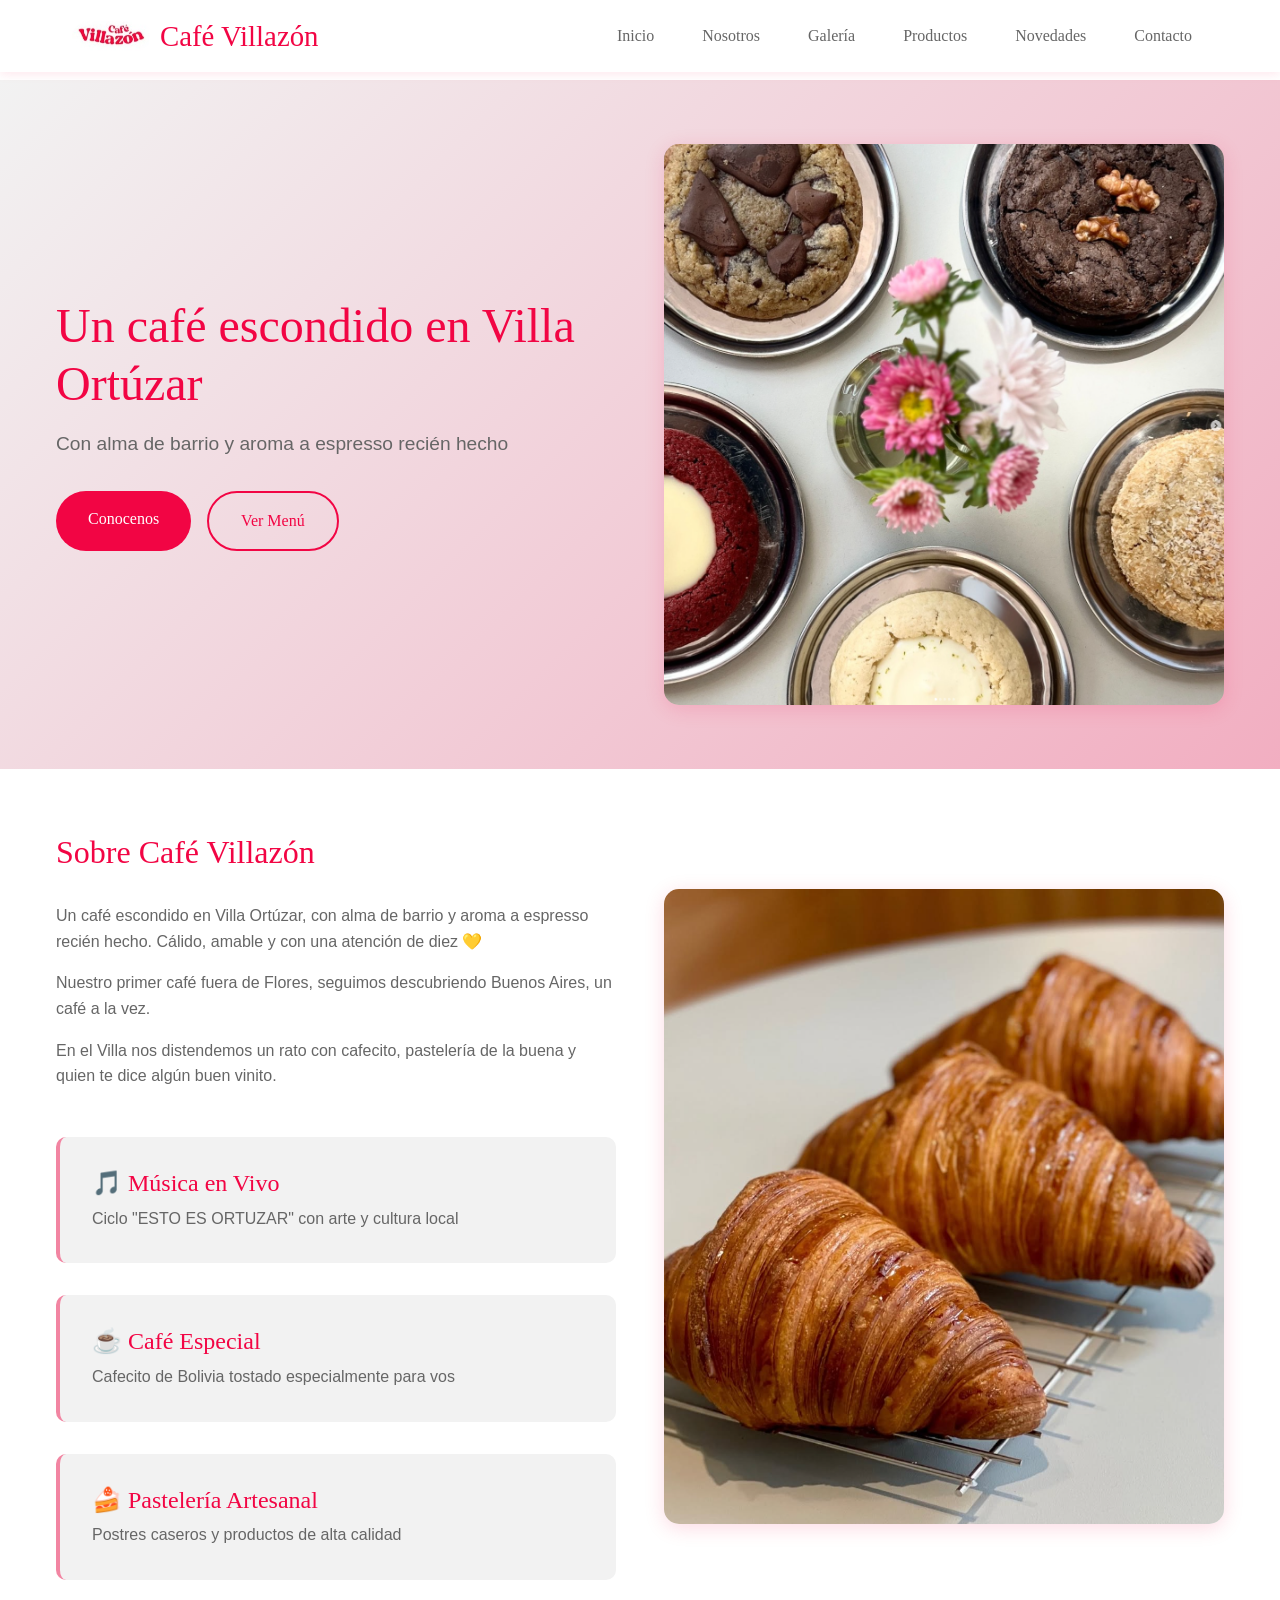
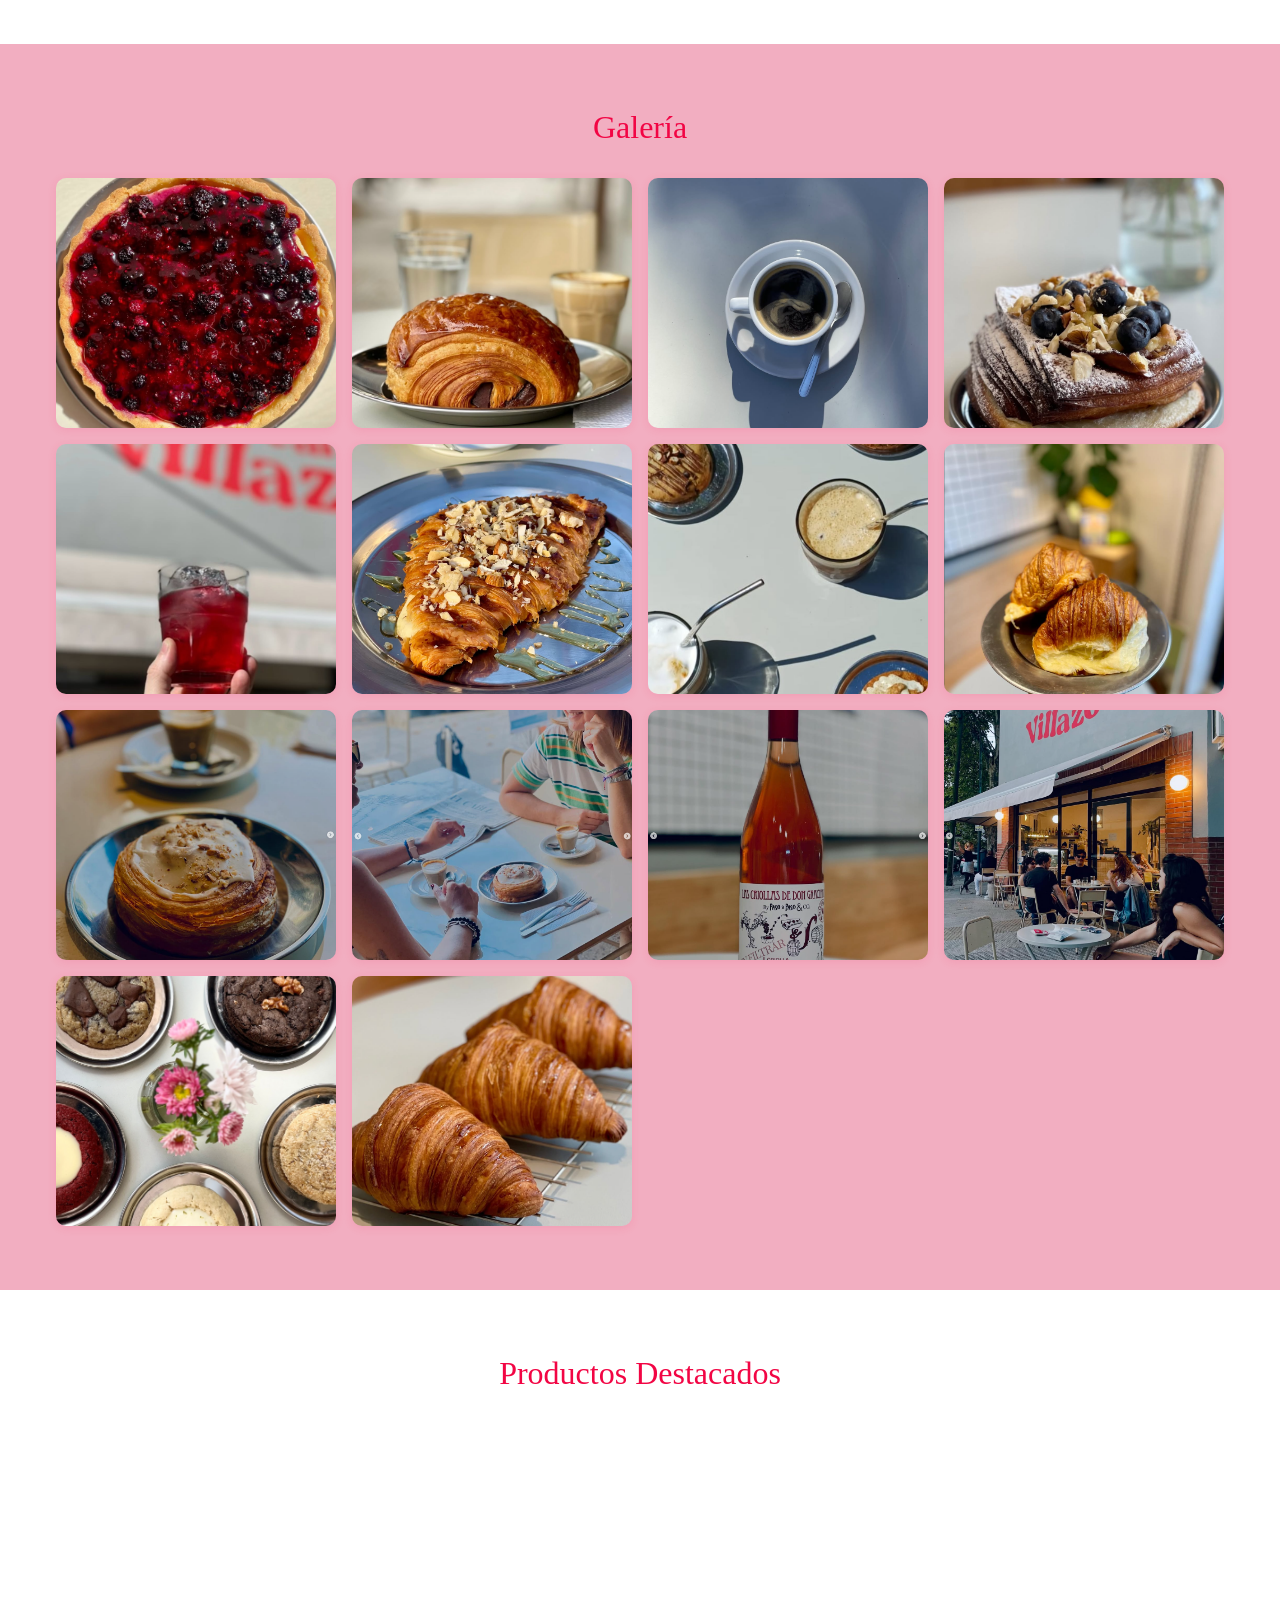
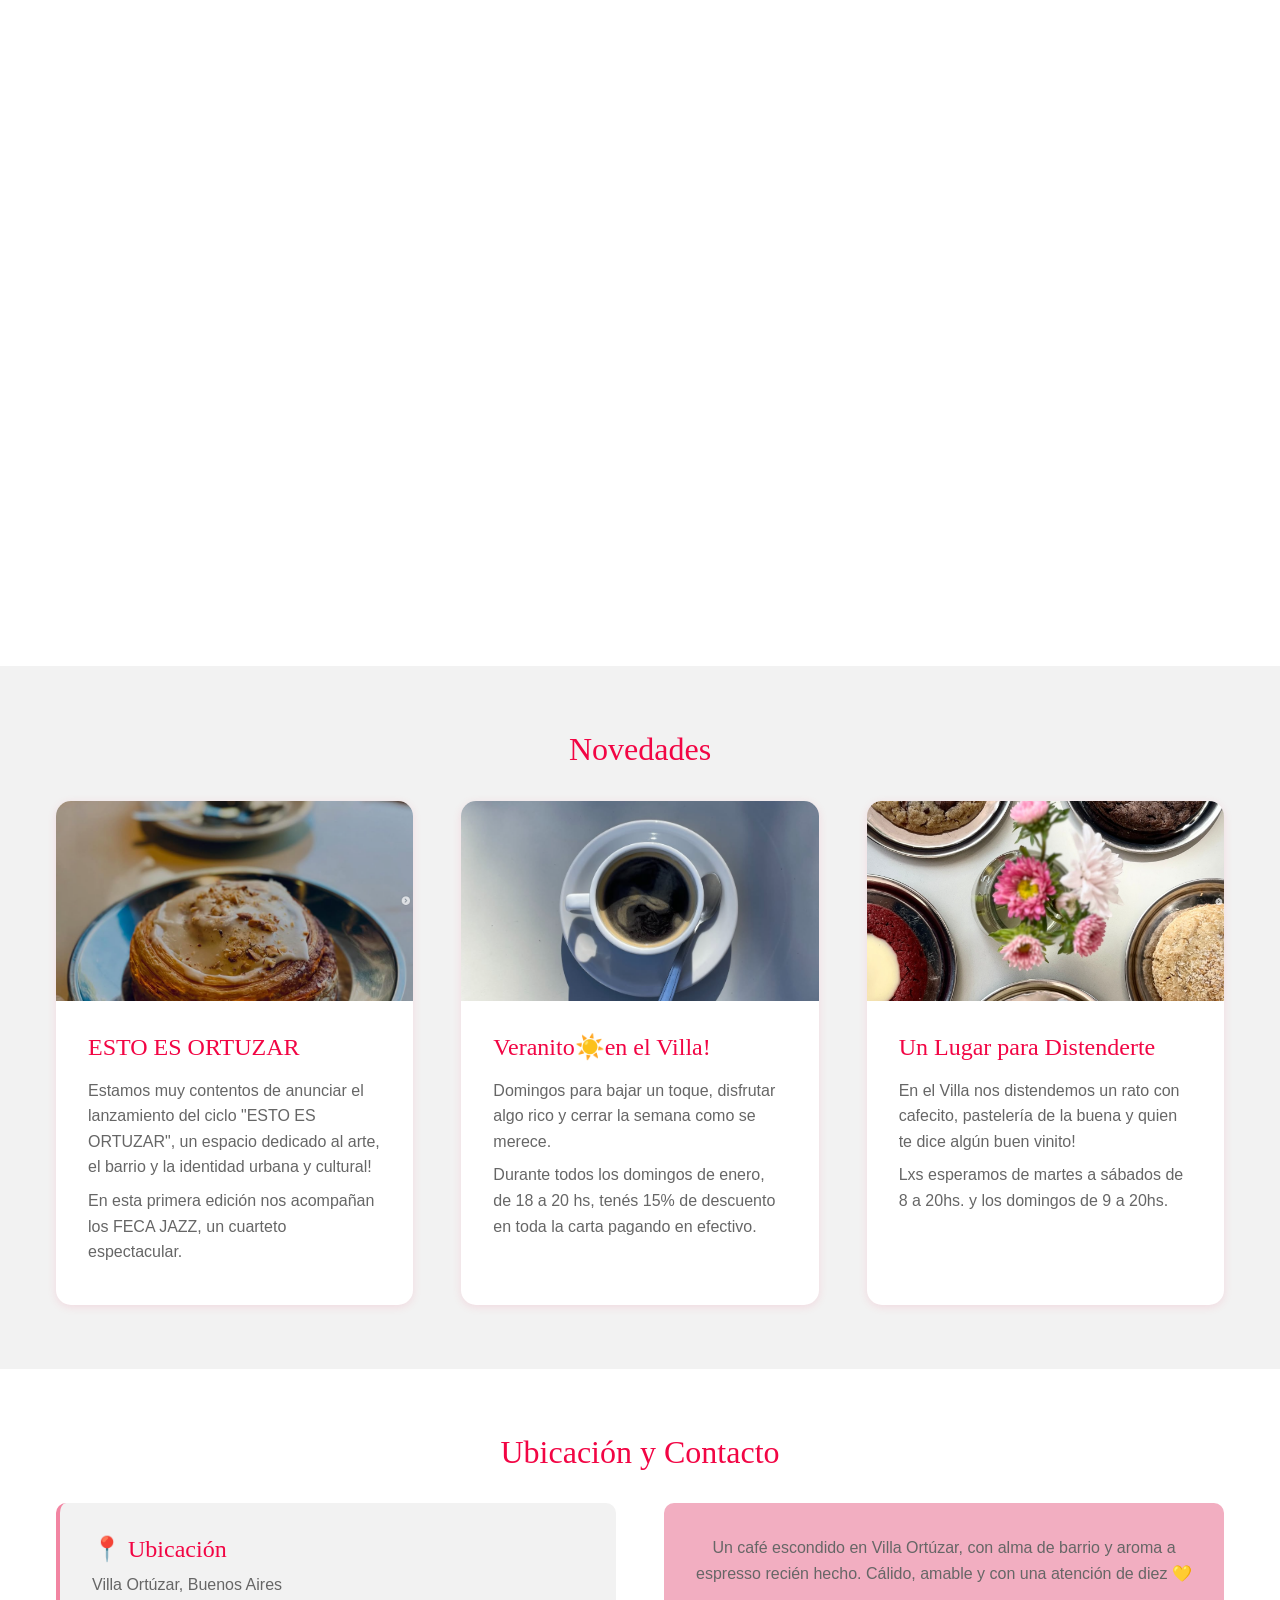
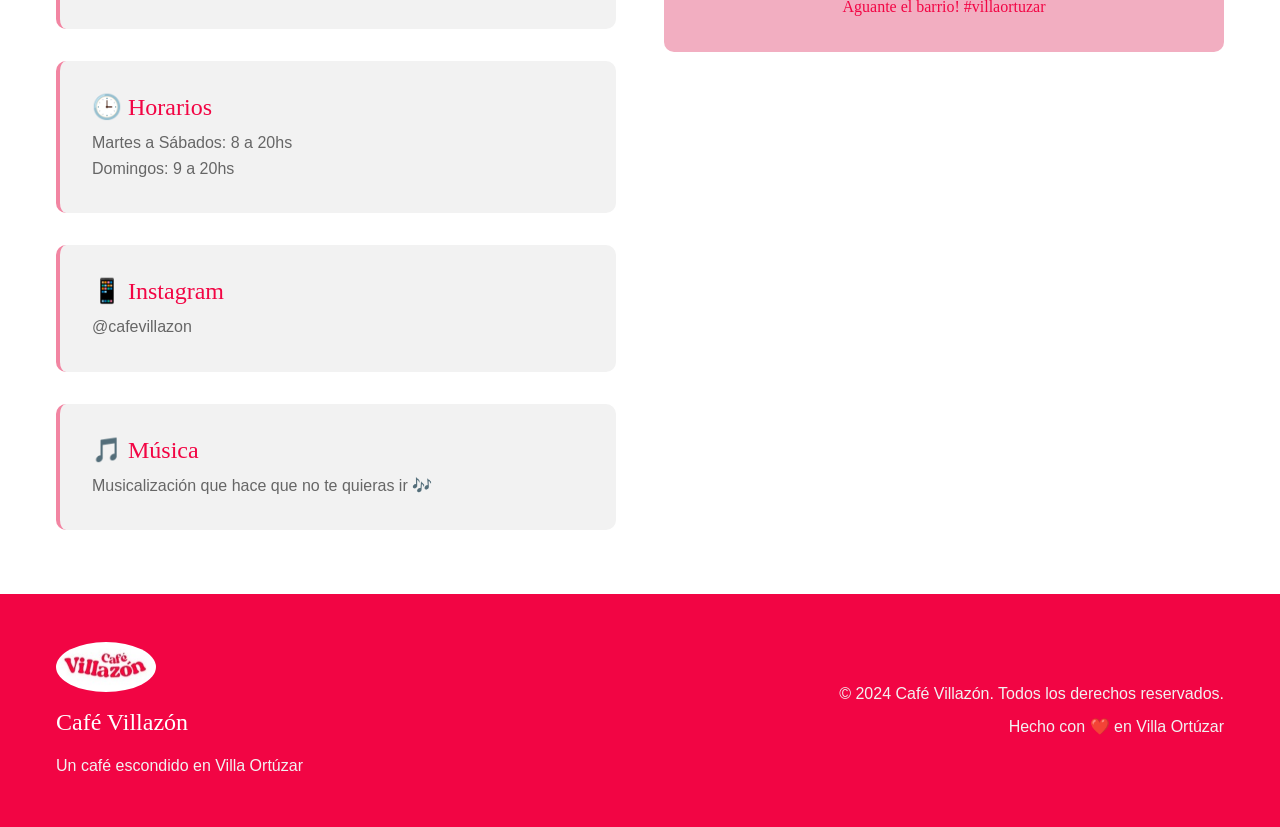
==== commit b8434ae6: "cambio de url, href sin extension" ====
--- a/index.html
+++ b/index.html
@@ -52,7 +52,7 @@
                     <p>Con alma de barrio y aroma a espresso recién hecho</p>
                     <div class="hero-cta">
                         <a href="#nosotros" class="btn btn-primary">Conocenos</a>
-                        <a href="menu/index.html" class="btn btn-secondary">Ver Menú</a>
+                        <a href="menu" class="btn btn-secondary">Ver Menú</a>
                     </div>
                 </div>
                 <div class="hero-image" data-aos="fade-left" data-aos-duration="1000">
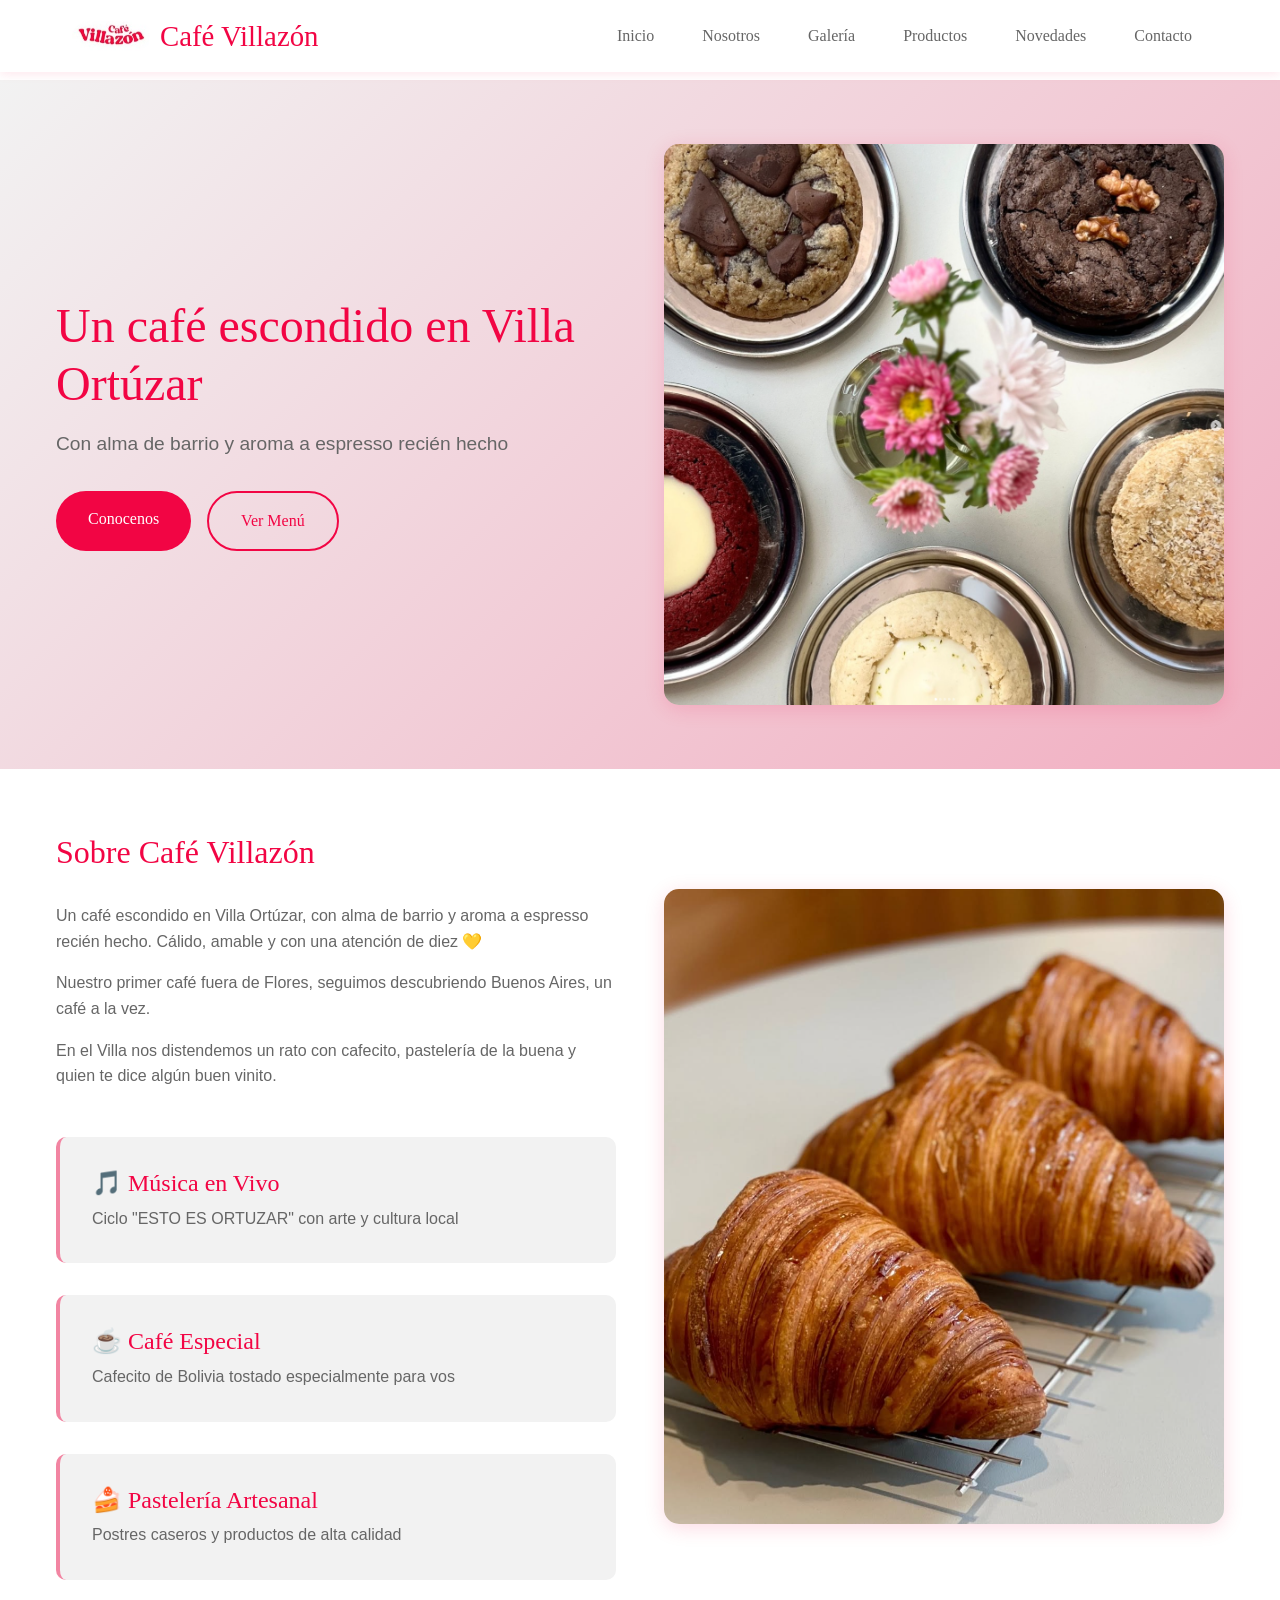
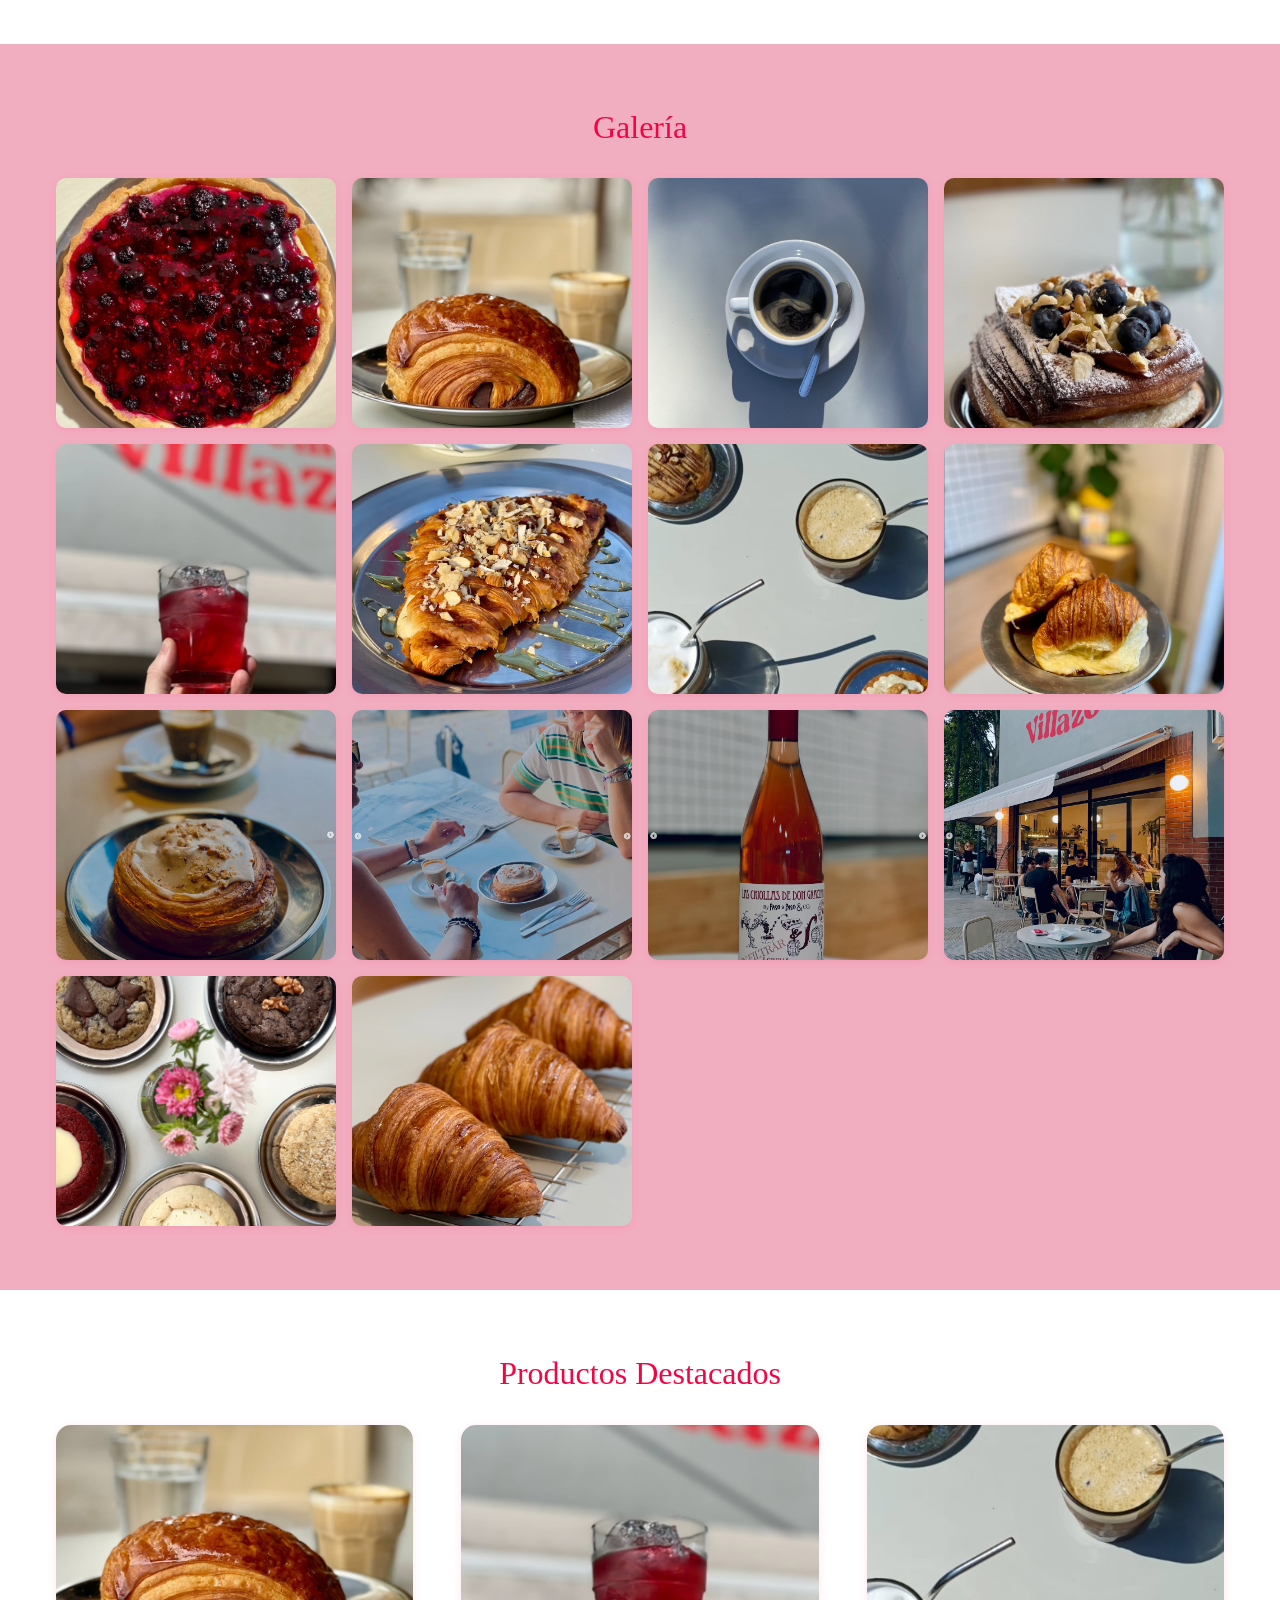
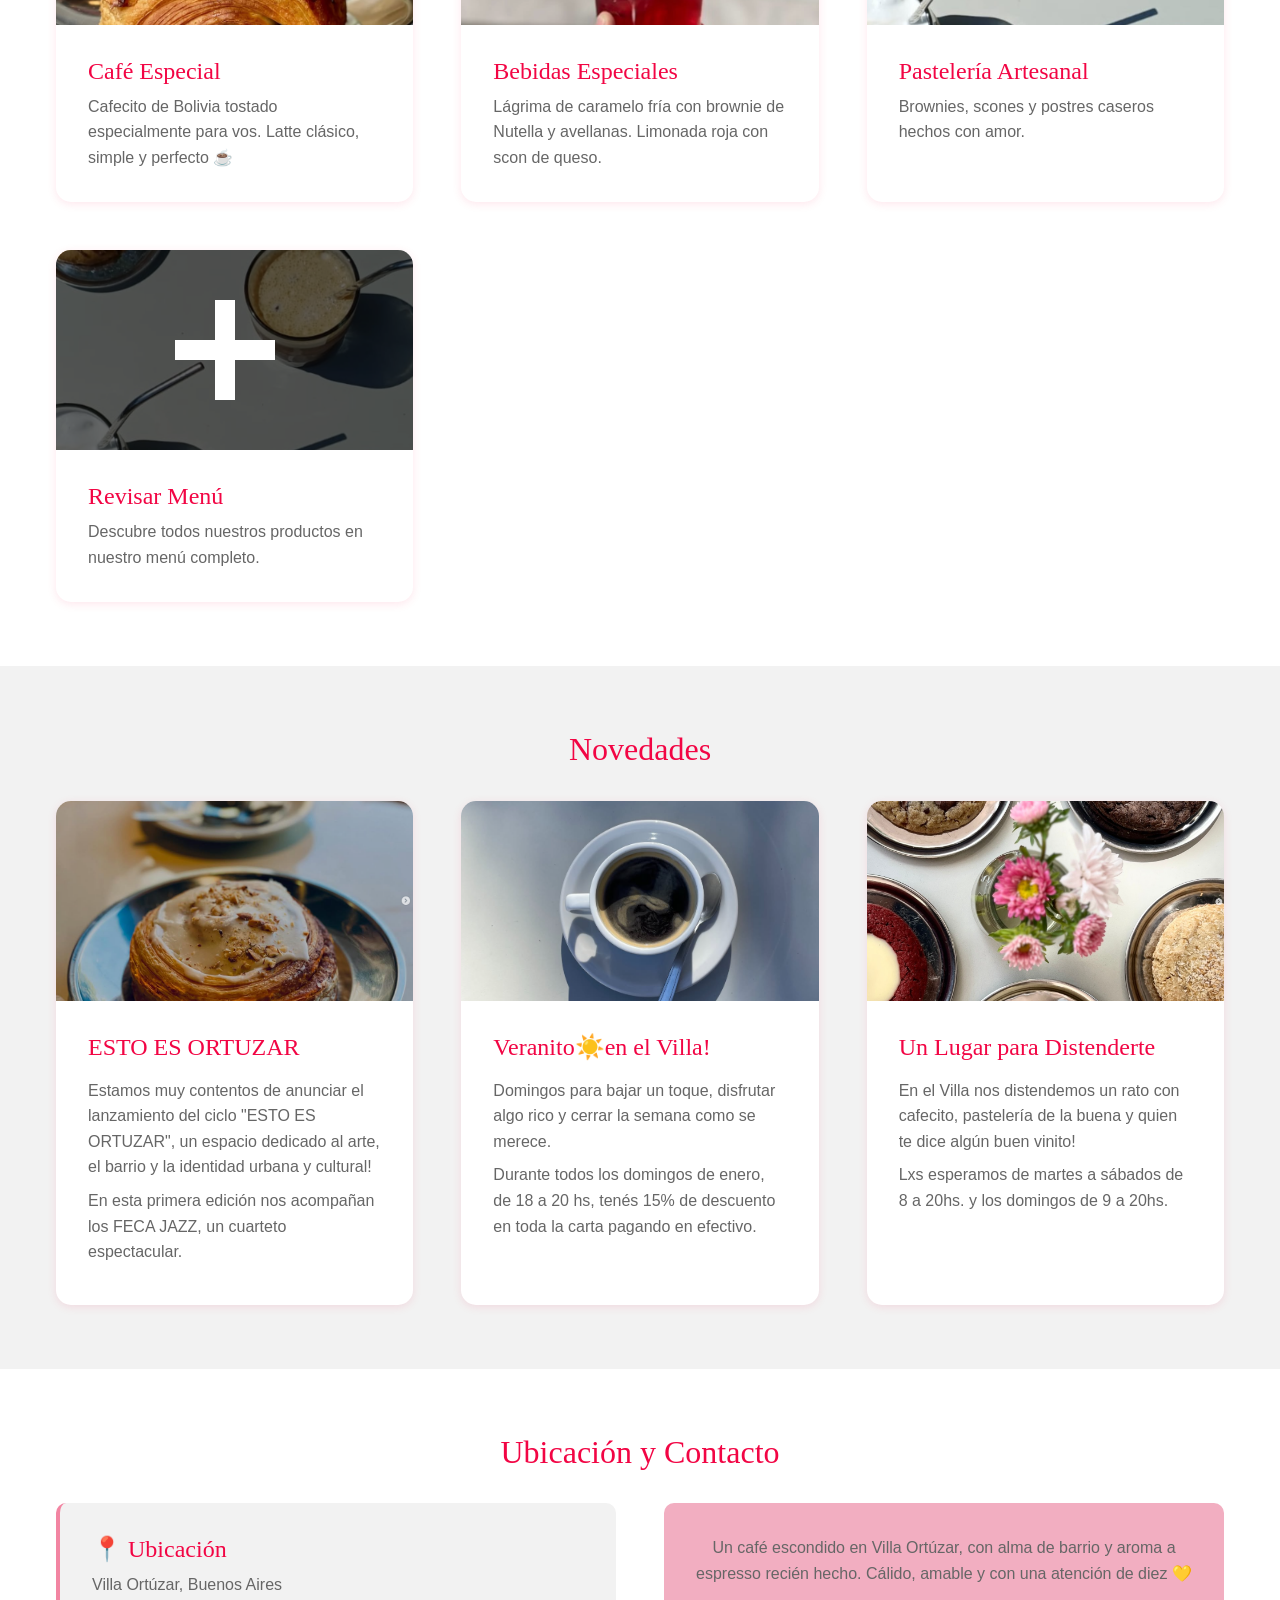
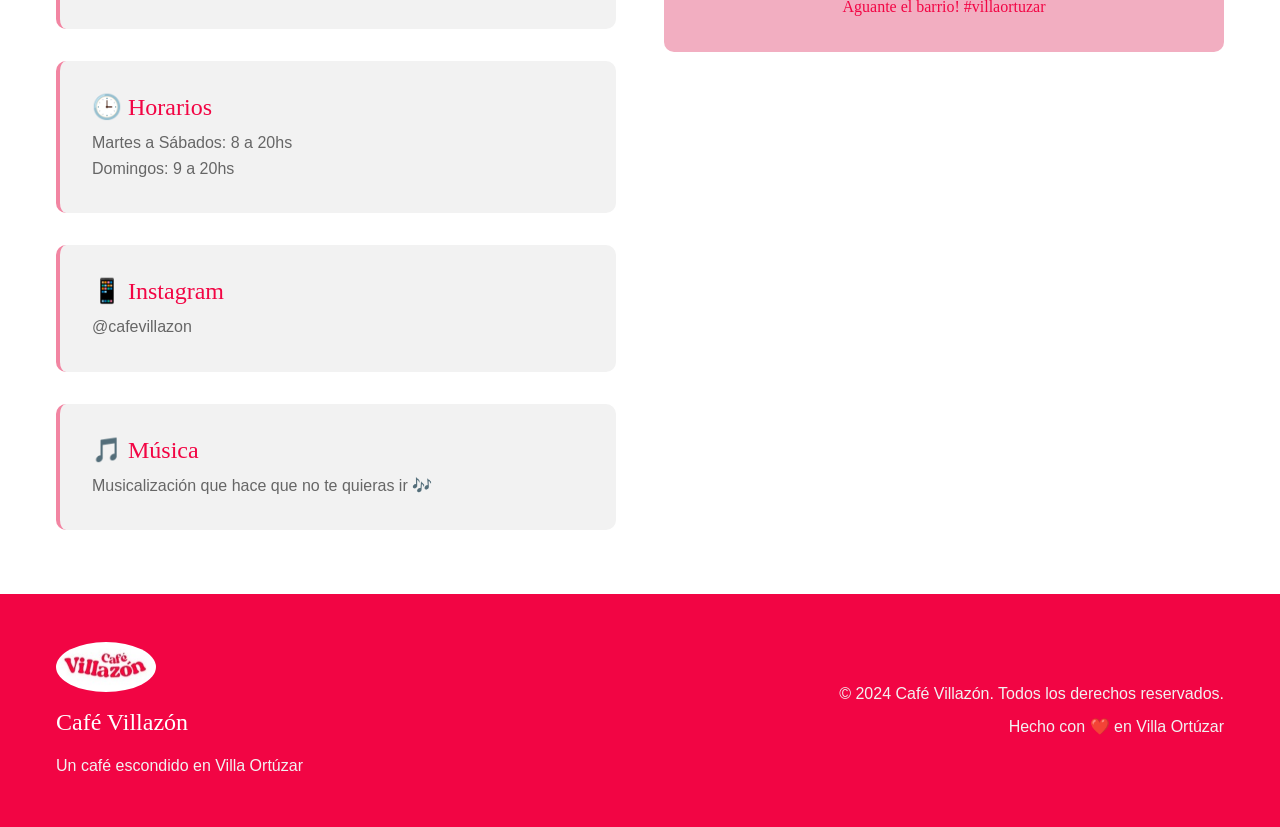
==== commit 1e69a81f: "Arreglo de menu href" ====
--- a/index.html
+++ b/index.html
@@ -176,7 +176,7 @@
                         </div>
                     </div>
                     <div class="product-card menu-button" data-aos="fade-up" data-aos-duration="800" data-aos-delay="600"
-                        onclick="location.href='menu.html'">
+                        onclick="location.href='menu'">
                         <div class="product-image button-overlay">
                             <img src="src/images/Screenshot 2026-03-29 210017.png" alt="Pastelería">
                             <div class="cruz-item">
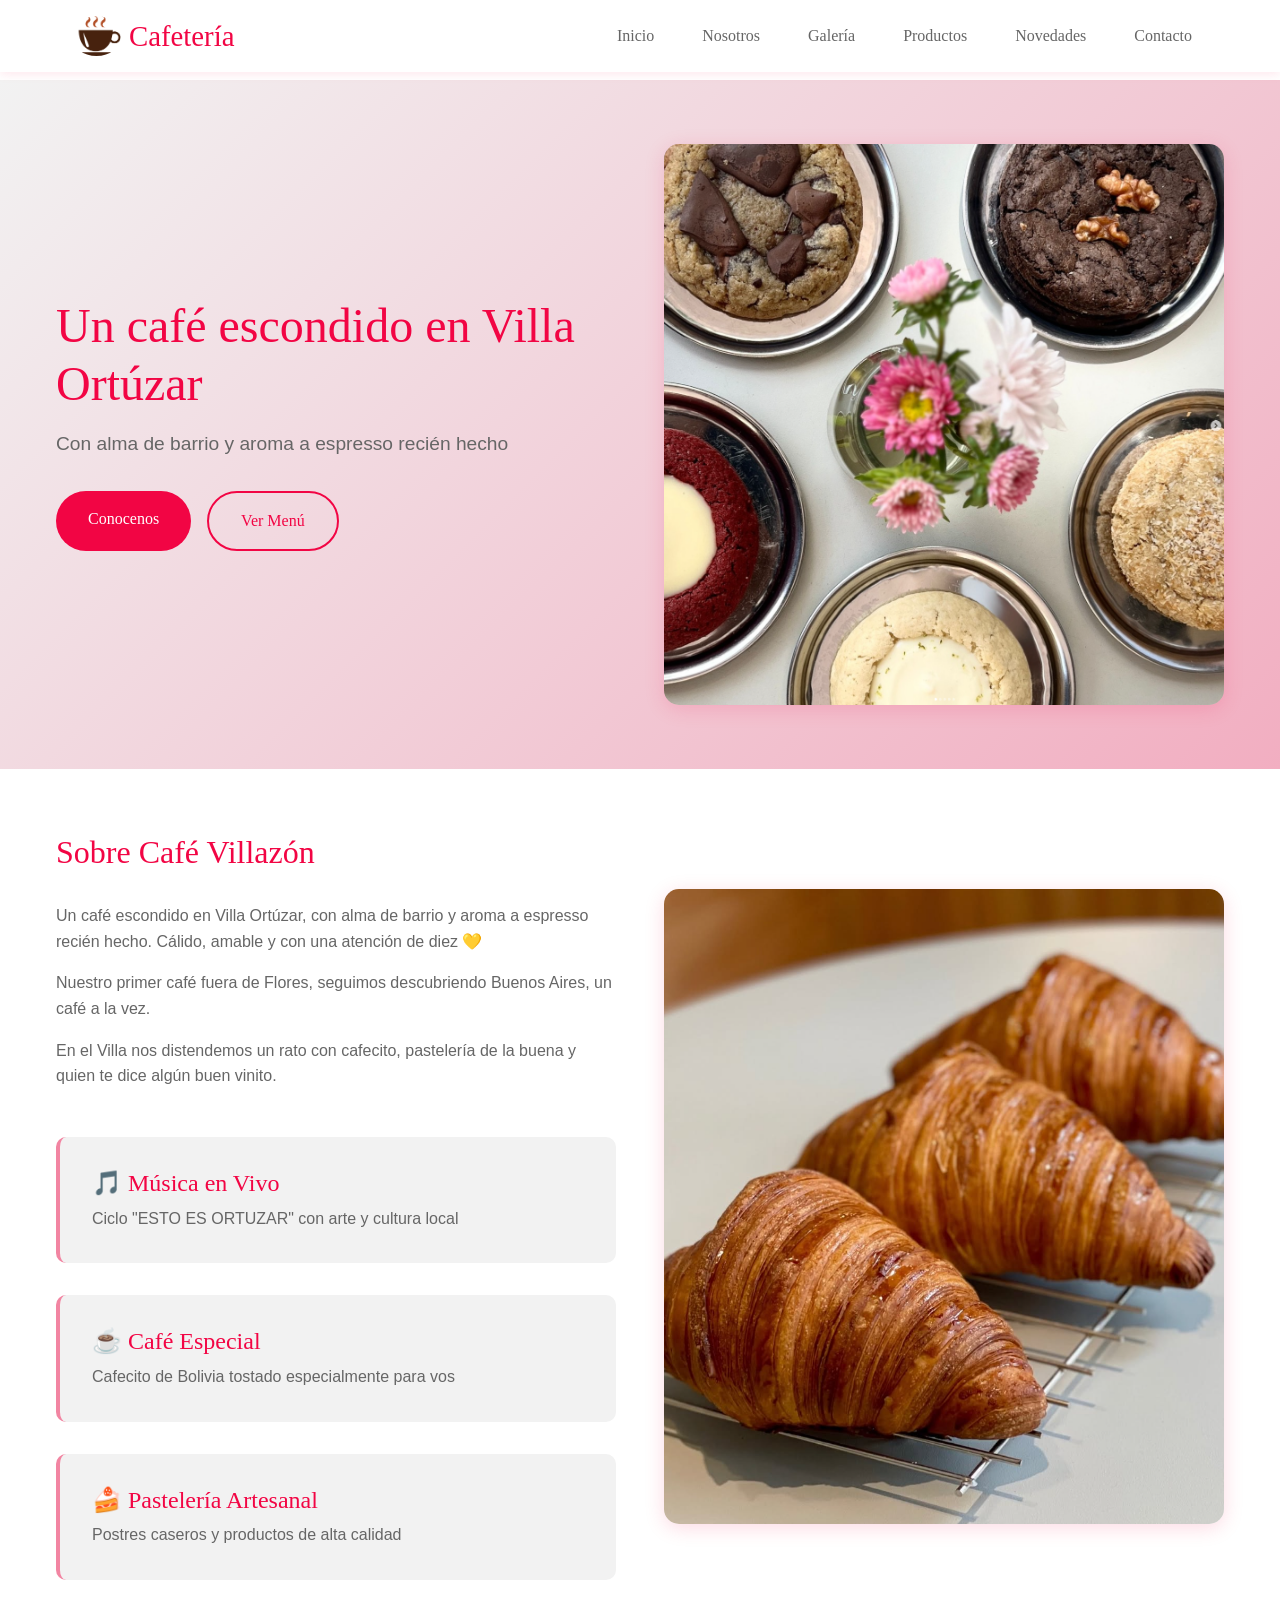
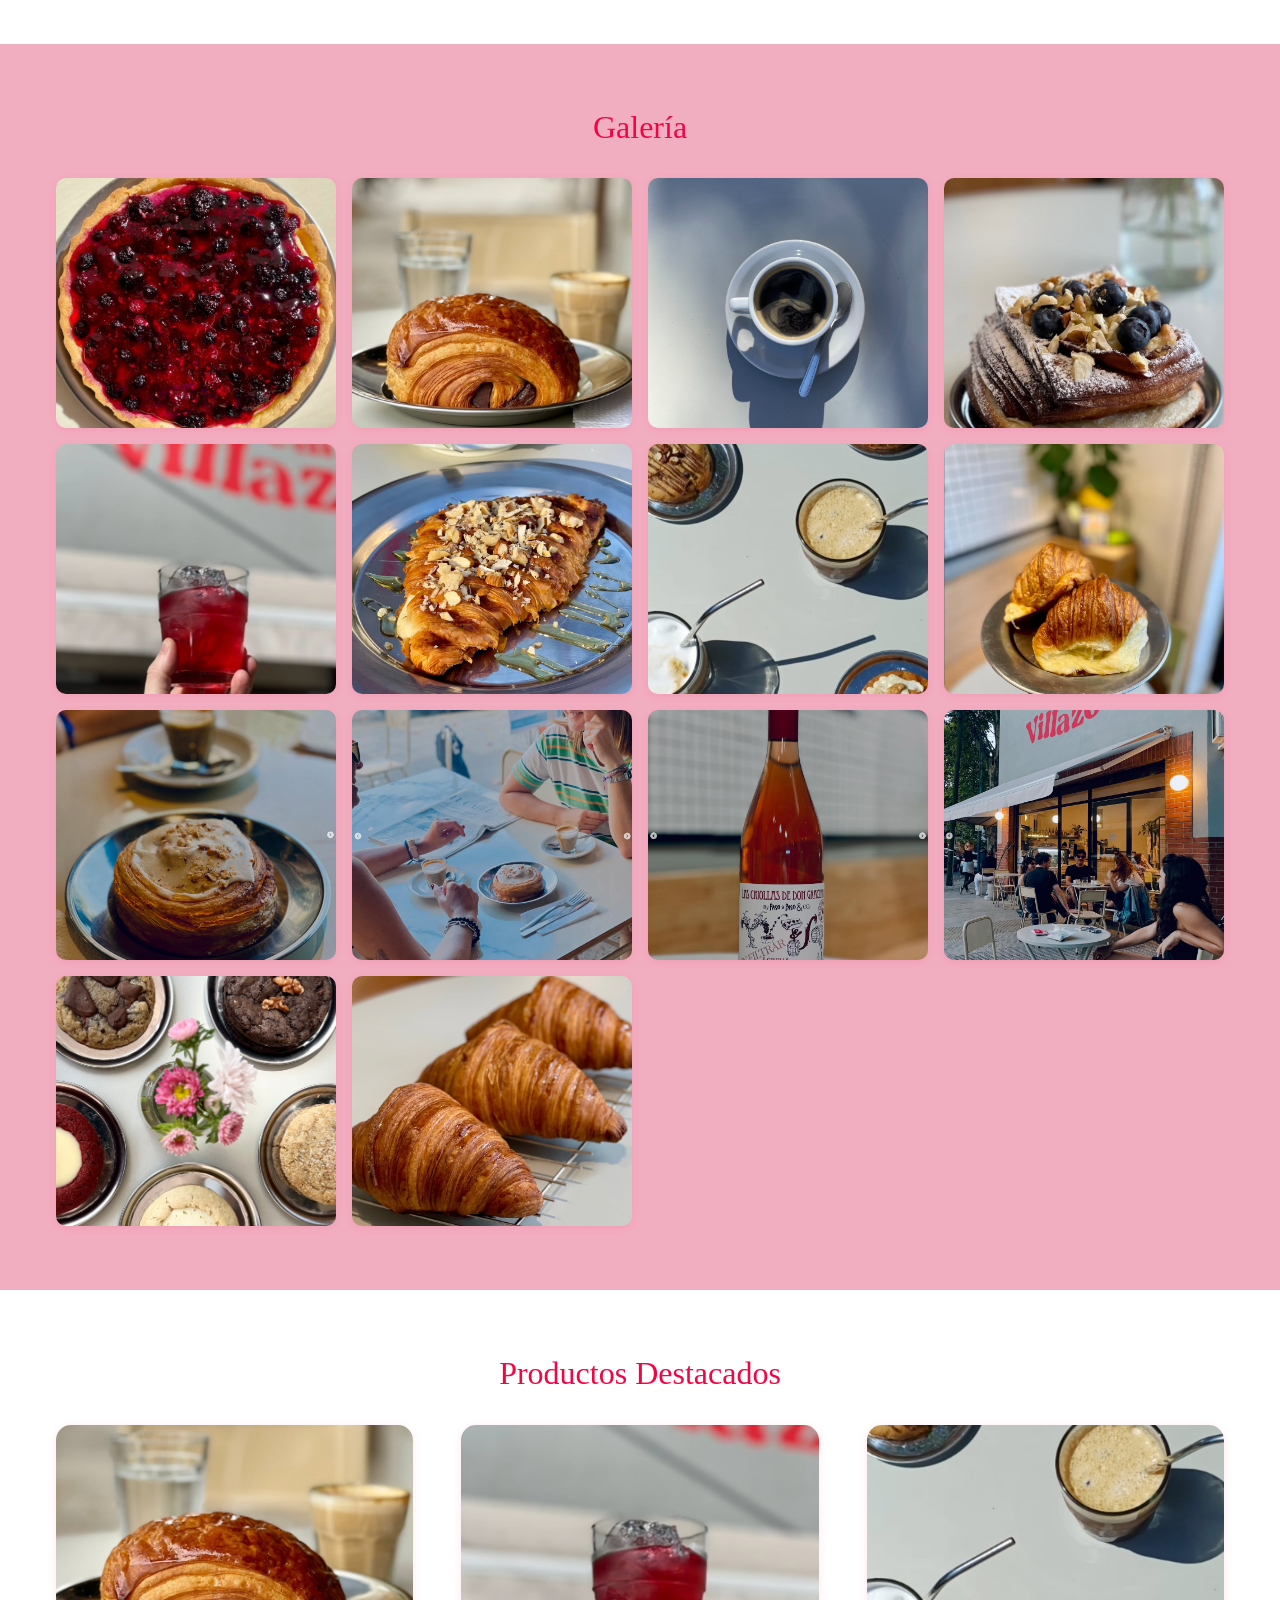
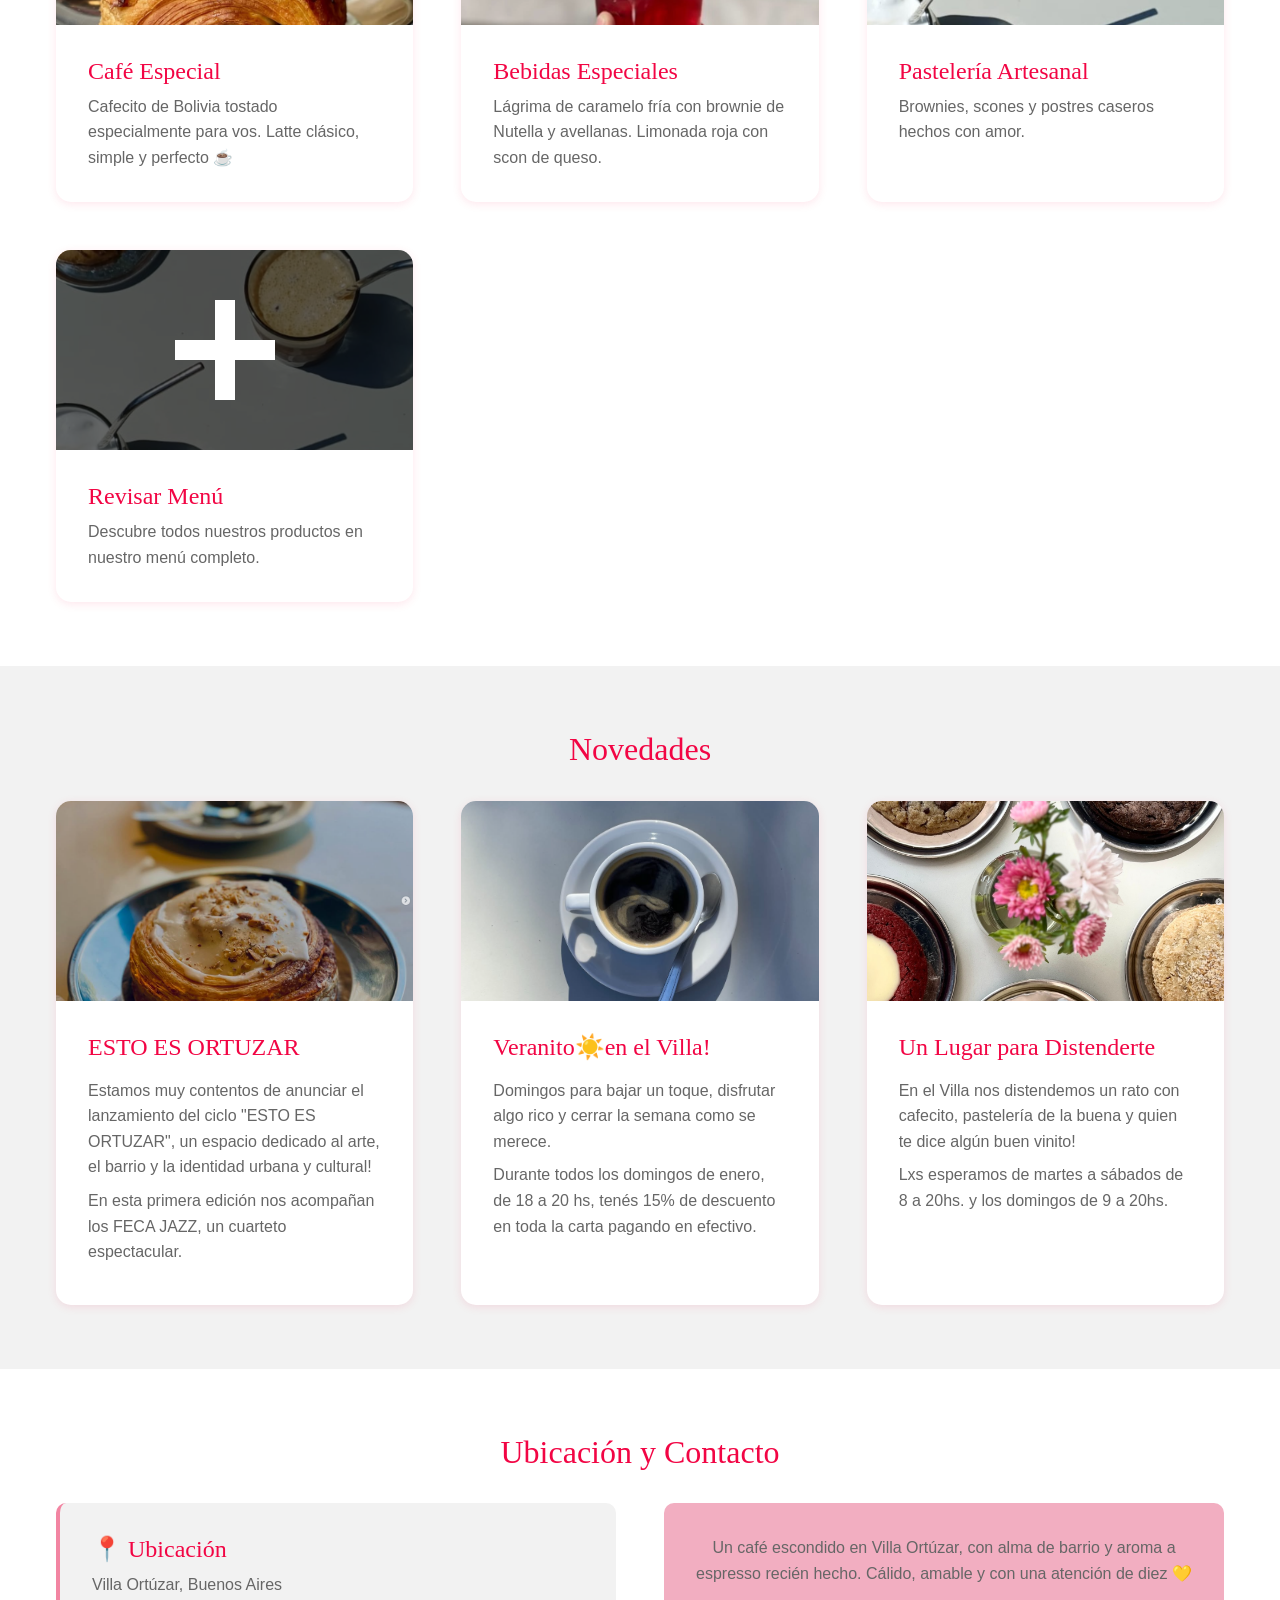
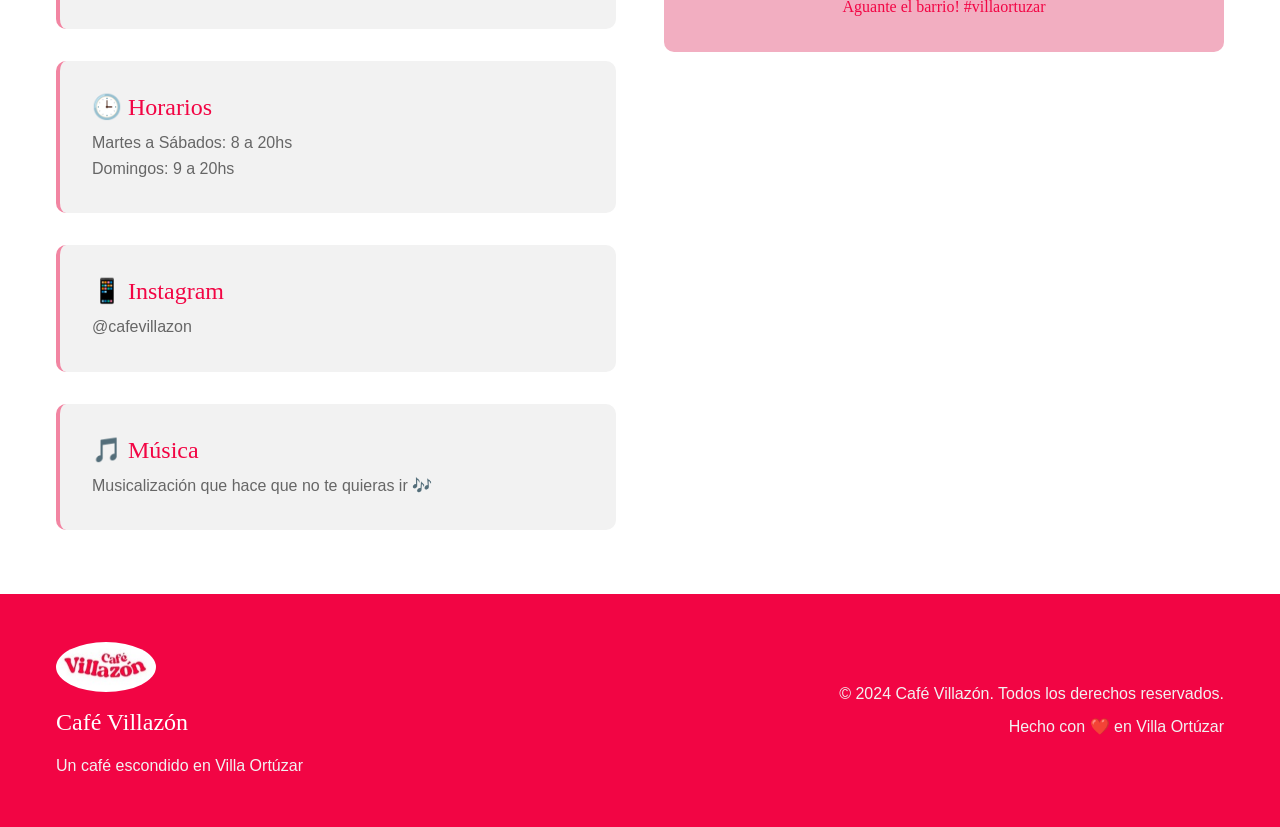
==== commit 8a1f038d: "cambio de nombre titulo y logo" ====
--- a/index.html
+++ b/index.html
@@ -15,7 +15,7 @@
     <link rel="stylesheet" href="src/styles/styles.css">
     
     <!-- FavIcon -->
-    <link rel="icon" href="src/images/cafe_villazon_icon.ico" type="image/x-icon">
+    <link rel="icon" href="src/images/logo-cafeteria.ico" type="image/x-icon">
 </head>
 <body>
     <!-- Header -->
@@ -23,8 +23,8 @@
         <nav class="nav justify-content-end">
             <div class="nav-container">
                 <div class="nav-logo">
-                    <img src="src/images/logo_cafeteria_villazon.jpg" alt="Café Villazón Logo" class="logo-img">
-                    <h1>Café Villazón</h1>
+                    <img src="src/images/logo-cafeteria.png" alt="Café Villazón Logo" class="logo-img">
+                    <h1>Cafetería</h1>
                 </div>
                 <ul class="nav-menu">
                     <li><a href="#inicio">Inicio</a></li>
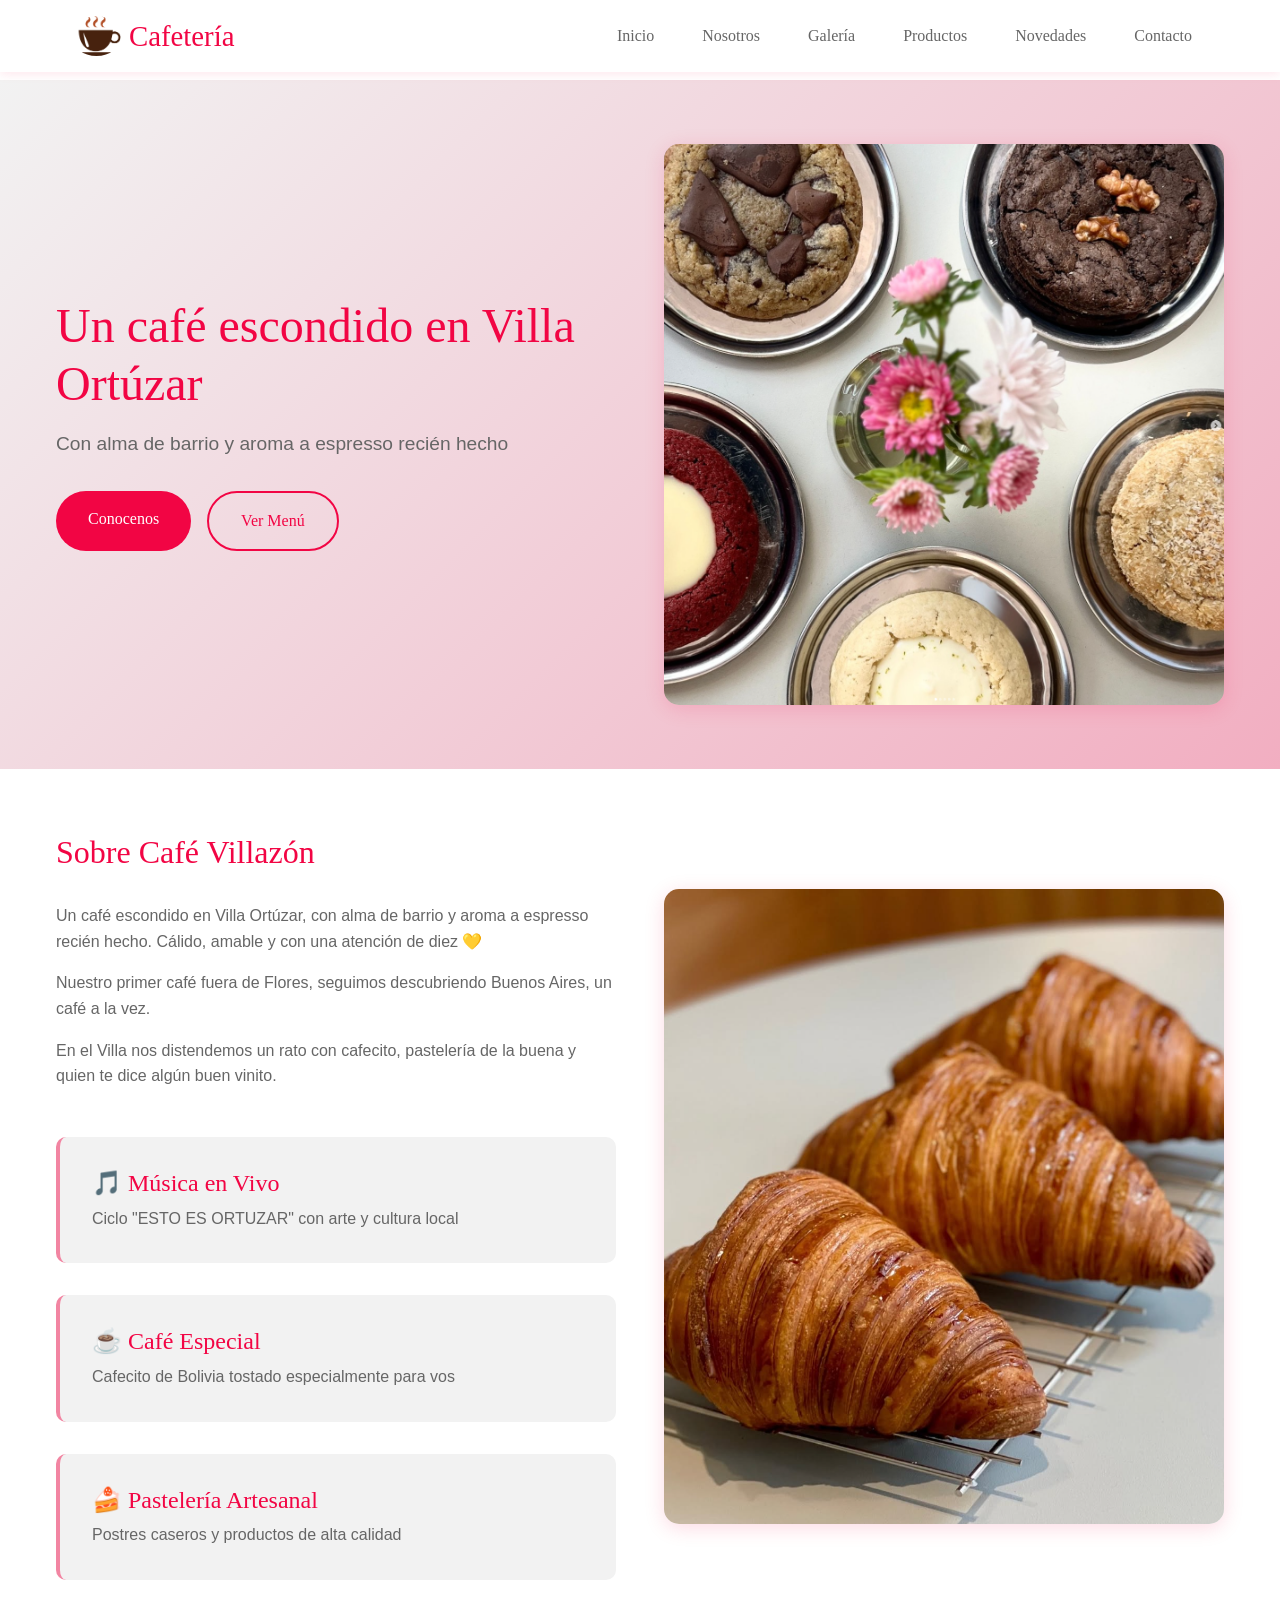
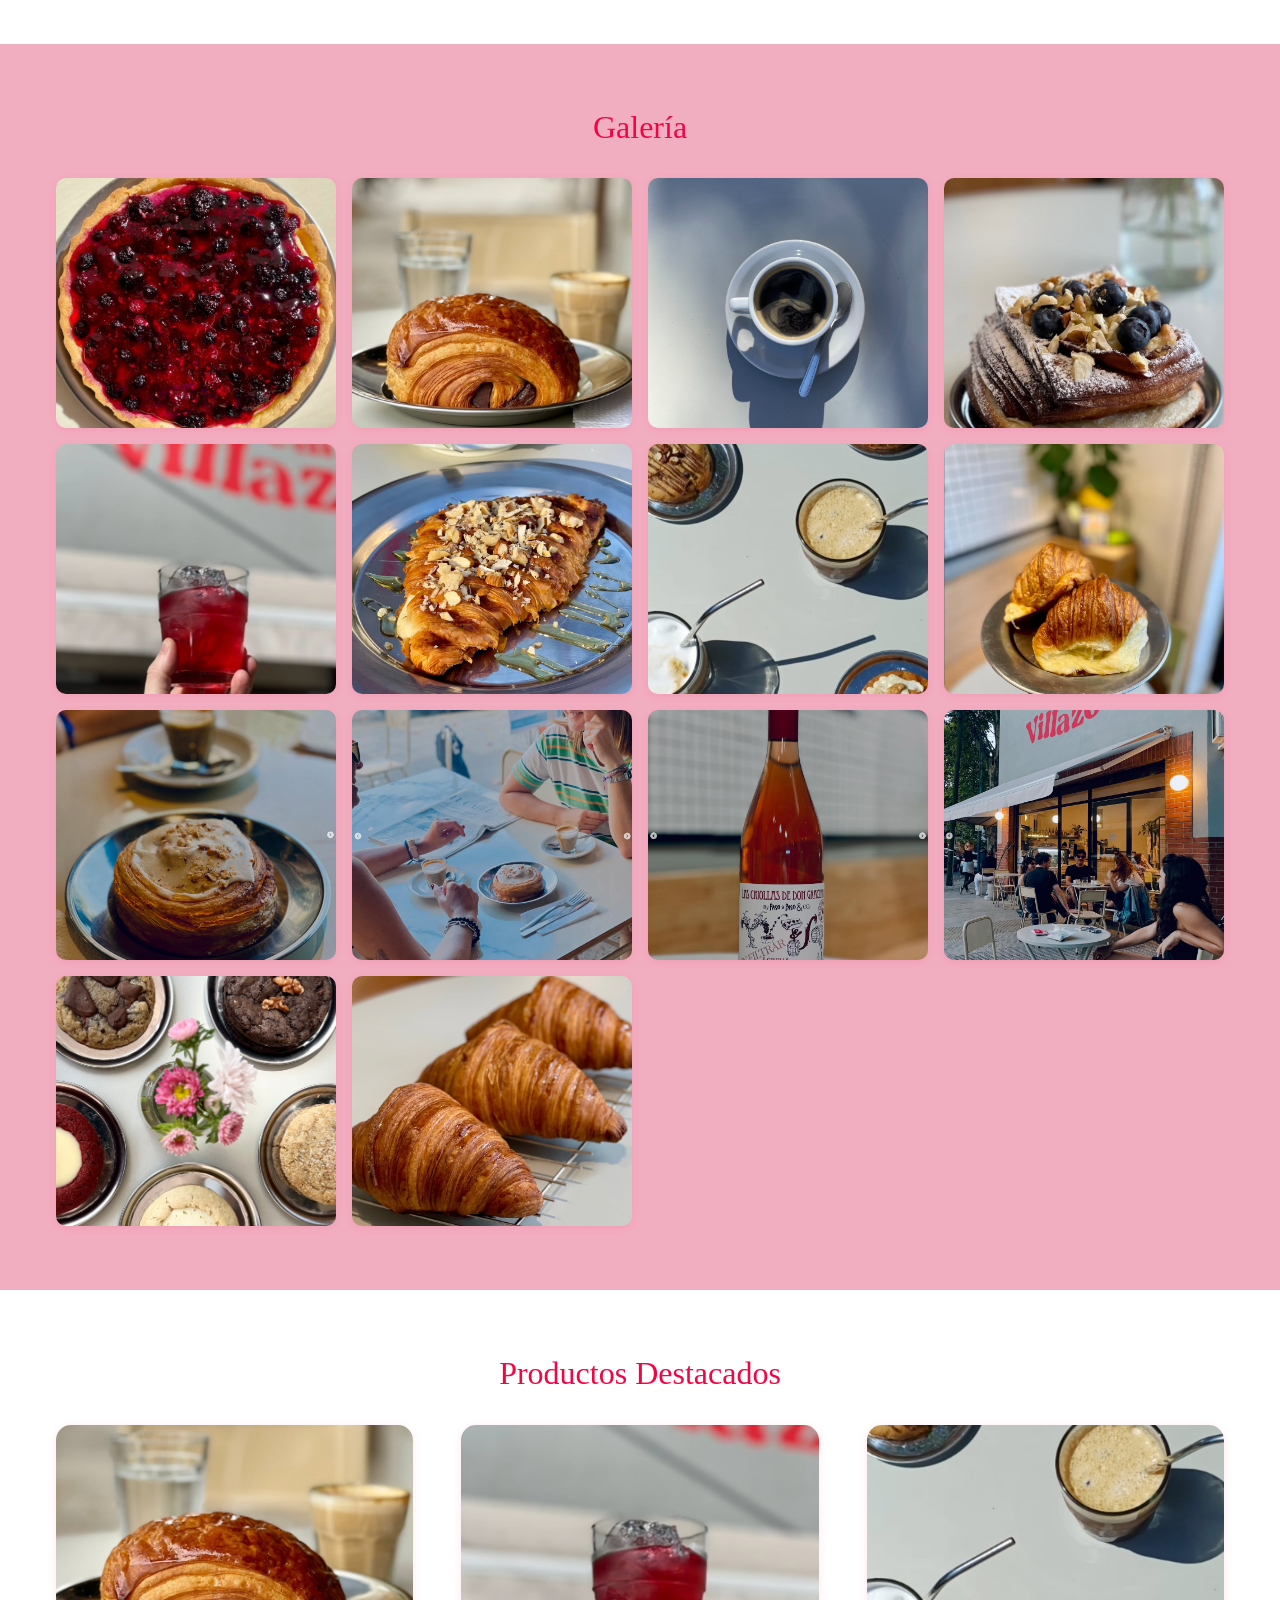
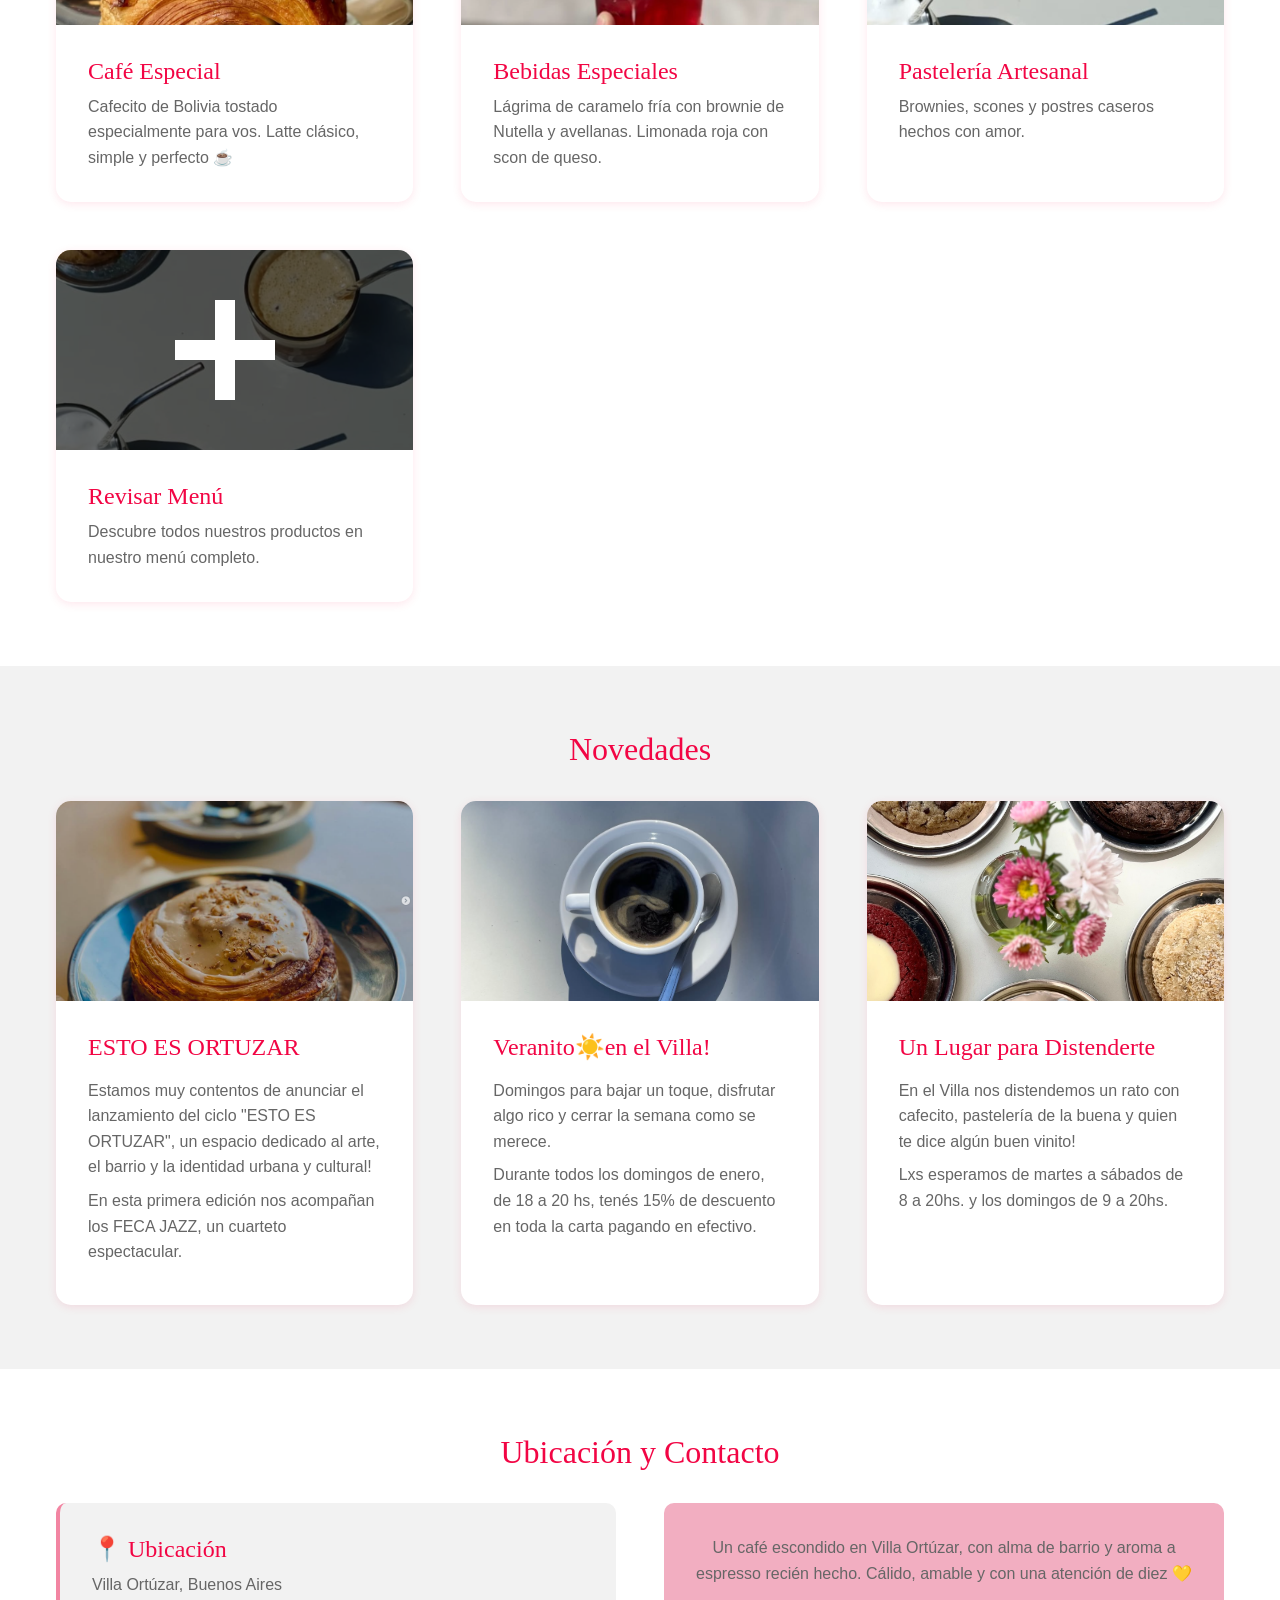
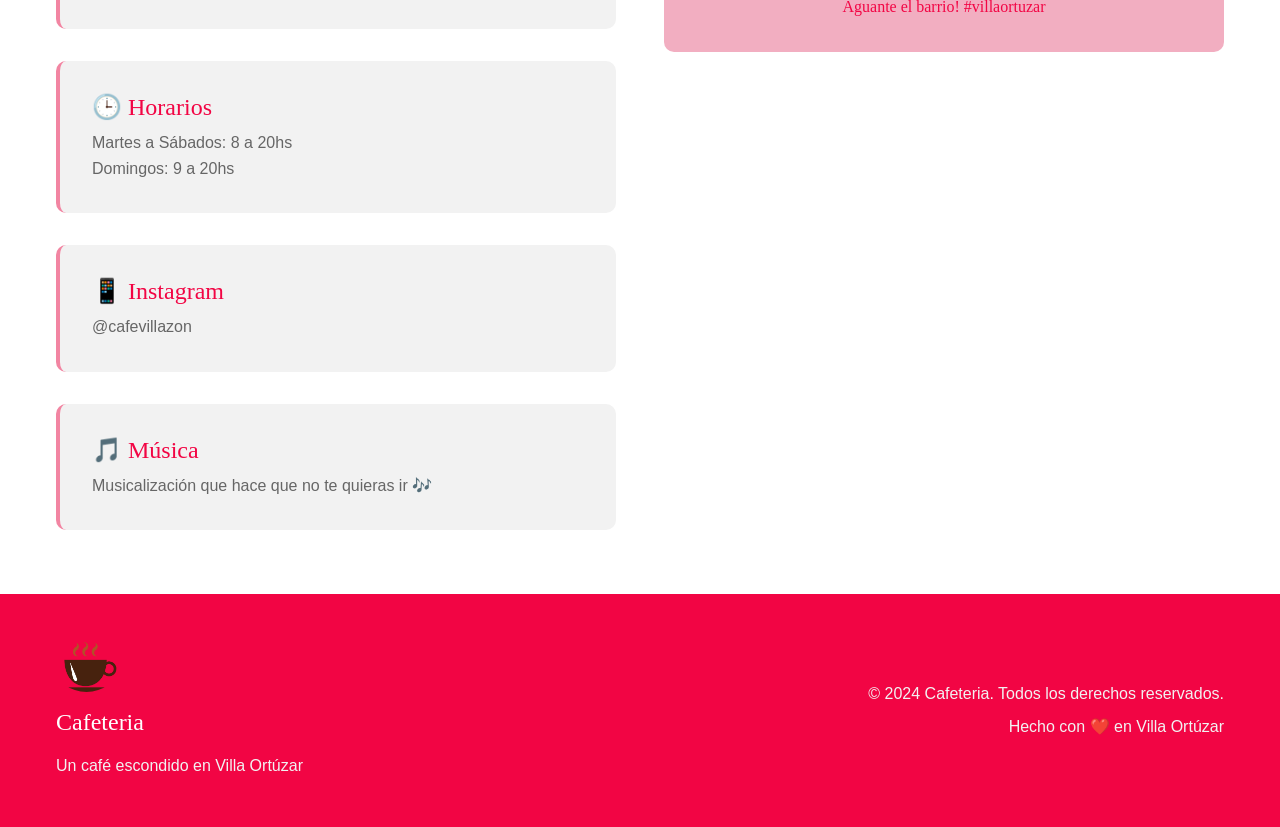
==== commit 79e71884: "cambio de nombre villazon a general" ====
--- a/index.html
+++ b/index.html
@@ -23,7 +23,7 @@
         <nav class="nav justify-content-end">
             <div class="nav-container">
                 <div class="nav-logo">
-                    <img src="src/images/logo-cafeteria.png" alt="Café Villazón Logo" class="logo-img">
+                    <img src="src/images/logo-cafeteria.png" alt="Cafetería Logo" class="logo-img">
                     <h1>Cafetería</h1>
                 </div>
                 <ul class="nav-menu">
@@ -268,12 +268,12 @@
         <div class="container">
             <div class="footer-content">
                 <div class="footer-logo">
-                    <img src="src/images/logo_cafeteria_villazon.jpg" alt="Café Villazón Logo" class="footer-logo-img">
-                    <h3>Café Villazón</h3>
+                    <img src="src/images/logo-cafeteria.png" alt="Cafetería Logo" class="footer-logo-img">
+                    <h3>Cafeteria</h3>
                     <p>Un café escondido en Villa Ortúzar</p>
                 </div>
                 <div class="footer-info">
-                    <p>&copy; 2024 Café Villazón. Todos los derechos reservados.</p>
+                    <p>&copy; 2024 Cafeteria. Todos los derechos reservados.</p>
                     <p>Hecho con ❤️ en Villa Ortúzar</p>
                 </div>
             </div>
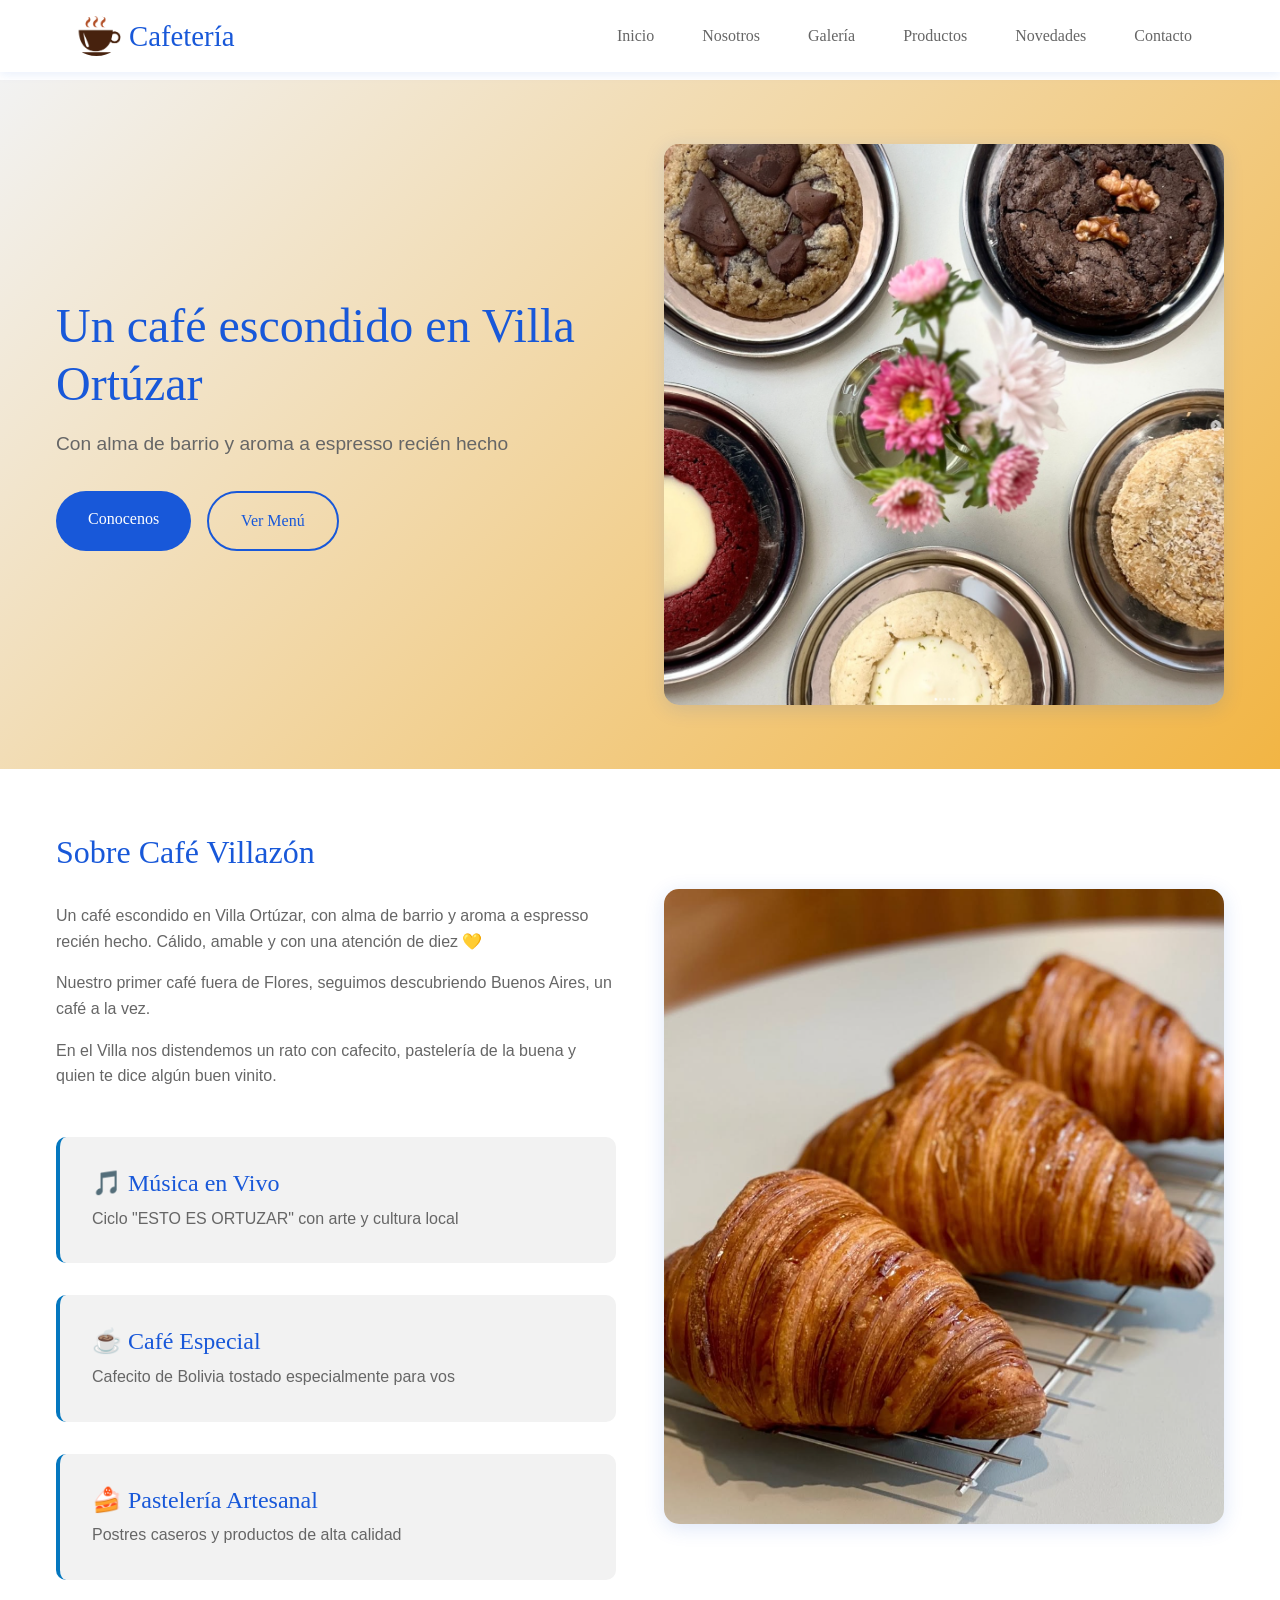
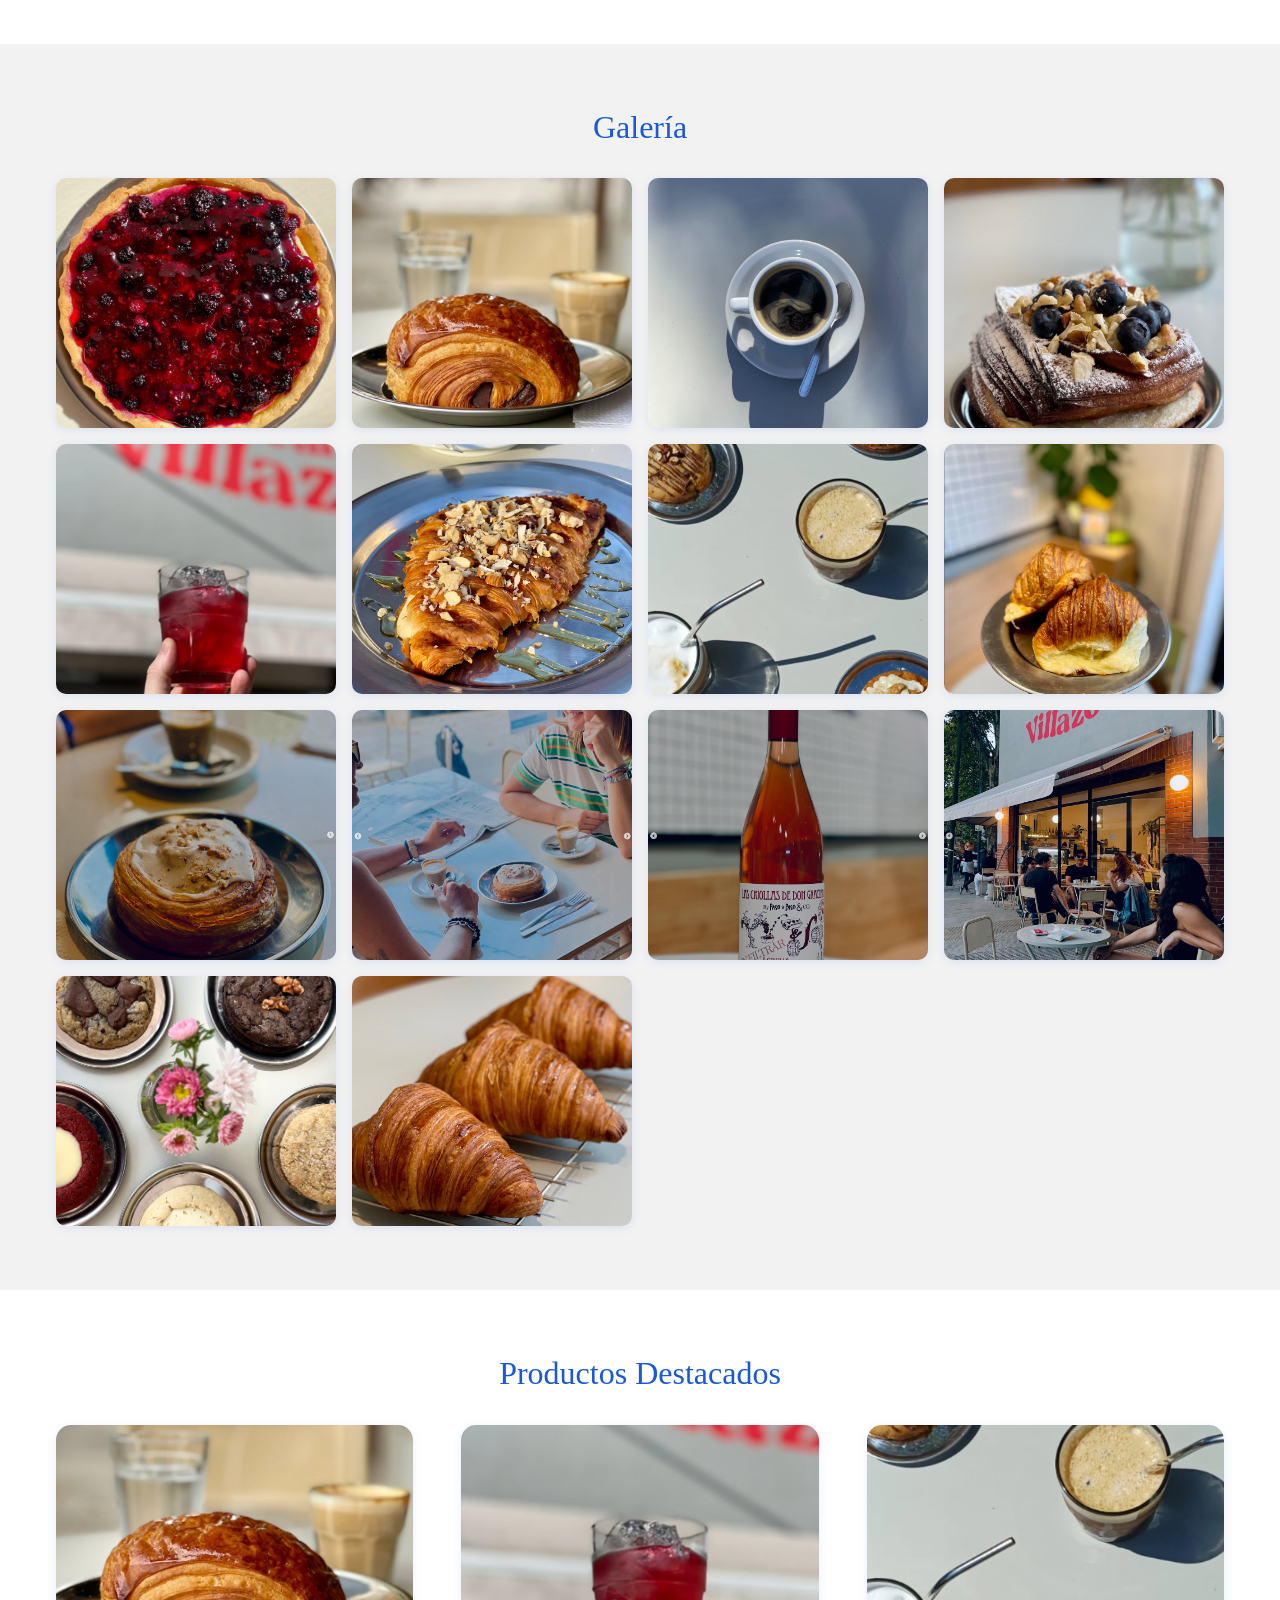
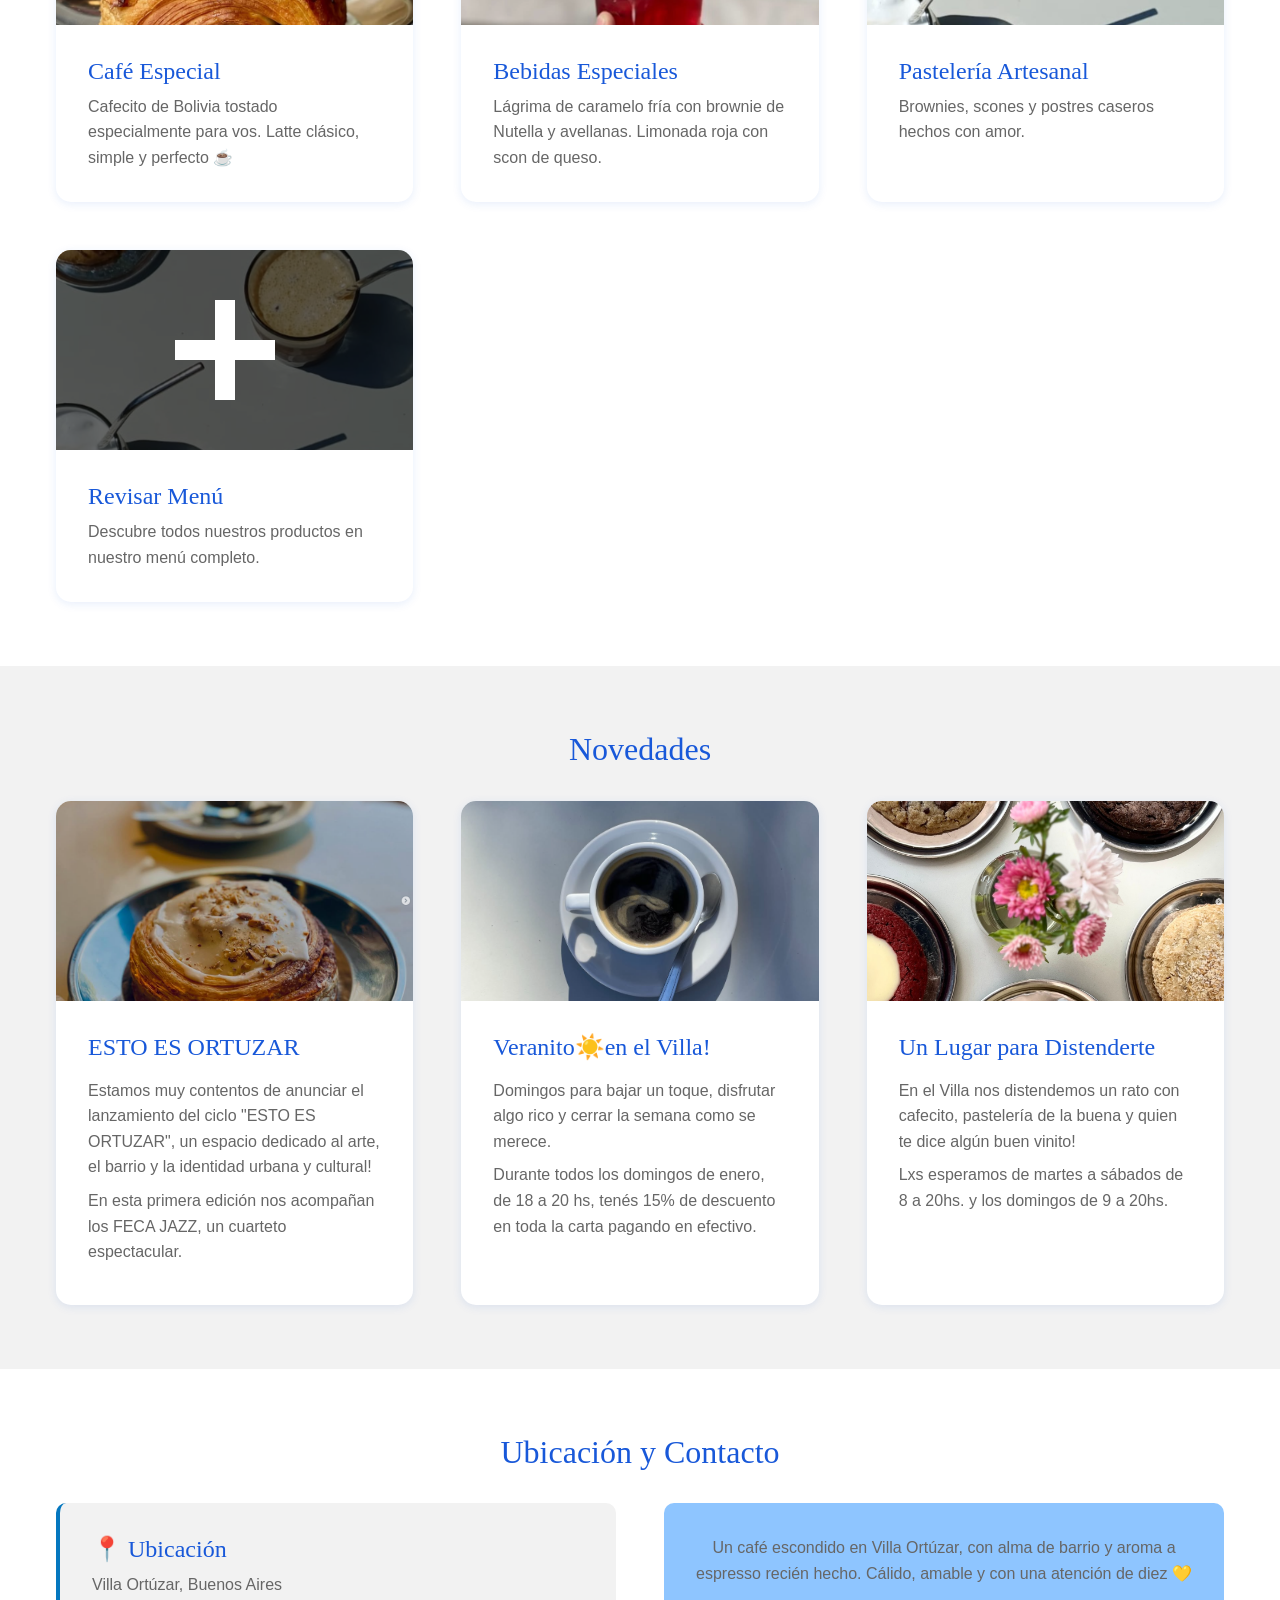
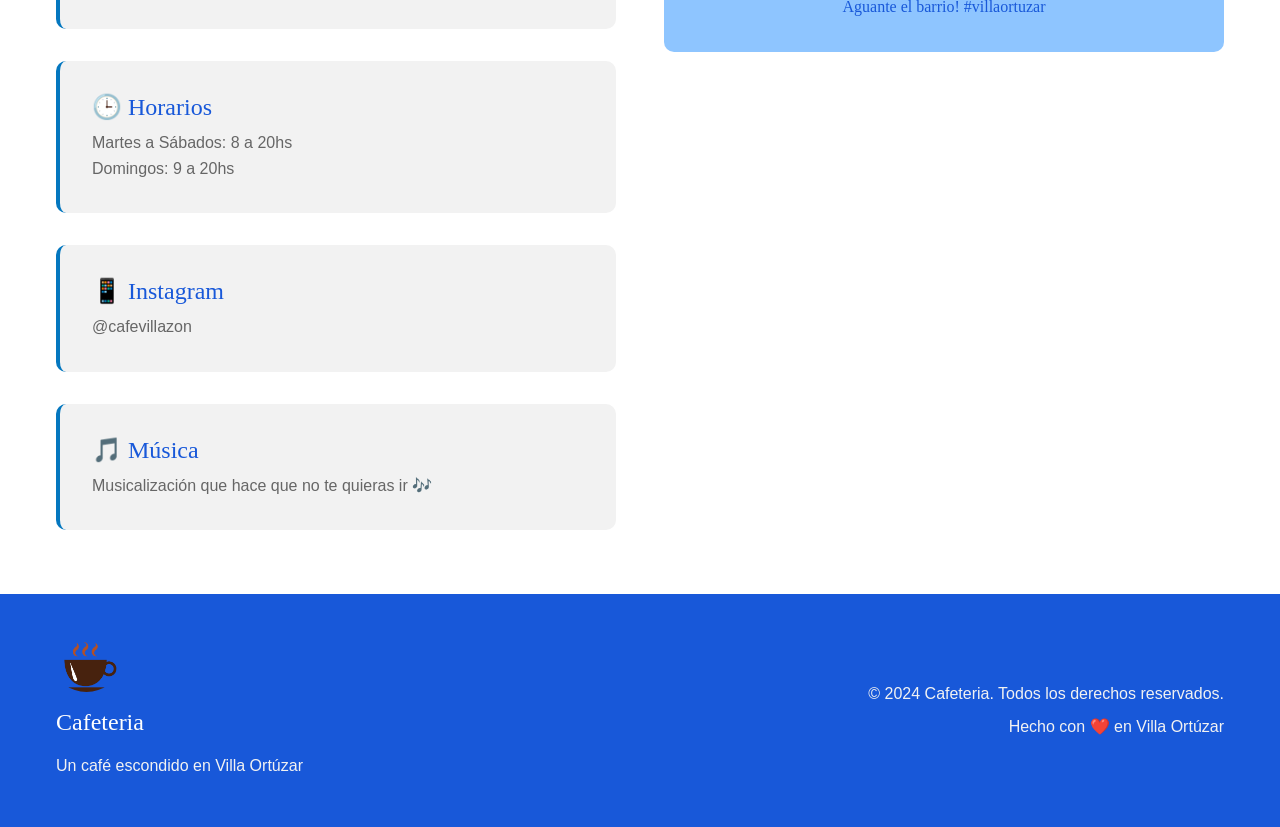
==== commit 0f532ce4: "asd" ====
--- a/index.html
+++ b/index.html
@@ -176,7 +176,7 @@
                         </div>
                     </div>
                     <div class="product-card menu-button" data-aos="fade-up" data-aos-duration="800" data-aos-delay="600"
-                        onclick="location.href='menu'">
+                        onclick="location.href='menu.html'">
                         <div class="product-image button-overlay">
                             <img src="src/images/Screenshot 2026-03-29 210017.png" alt="Pastelería">
                             <div class="cruz-item">
--- a/src/styles/styles.css
+++ b/src/styles/styles.css
@@ -3,11 +3,12 @@
    ============================================ */
 
 :root {
-    /* Paleta de colores específica proporcionada */
-    --color-primary: #F20544;      /* Rojo principal */
-    --color-secondary: #BF1F49;    /* Rojo medio */
-    --color-accent: #F285A2;       /* Rosa claro */
-    --color-light-pink: #F2AEC1;   /* Rosa muy claro */
+    /* Nueva paleta de colores proporcionada */
+    --color-primary: #1858D9;      /* Azul principal */
+    --color-secondary: #023373;    /* Azul oscuro */
+    --color-accent: #0477BF;       /* Azul medio */
+    --color-yellow: #F2B544;        /* Amarillo dorado */
+    --color-orange: #D98F4E;        /* Naranja */
     --color-light-gray: #F2F2F2;    /* Gris muy claro */
     --color-white: #FFFFFF;         /* Blanco puro */
     --color-black: #000000;         /* Negro puro */
@@ -25,10 +26,10 @@
     --spacing-lg: 3rem;
     --spacing-xl: 4rem;
     
-    /* Sombras */
-    --shadow-light: 0 2px 10px rgba(242, 5, 68, 0.1);
-    --shadow-medium: 0 4px 20px rgba(242, 5, 68, 0.15);
-    --shadow-dark: 0 6px 30px rgba(242, 5, 68, 0.2);
+    /* Sombras actualizadas con nuevo color primario */
+    --shadow-light: 0 2px 10px rgba(24, 88, 217, 0.1);
+    --shadow-medium: 0 4px 20px rgba(24, 88, 217, 0.15);
+    --shadow-dark: 0 6px 30px rgba(24, 88, 217, 0.2);
 }
 
 /* Reset y estilos base */
@@ -209,7 +210,7 @@
 .hero {
     margin-top: 80px;
     padding: var(--spacing-xl) 0;
-    background: linear-gradient(135deg, var(--color-light-gray) 0%, var(--color-light-pink) 100%);
+    background: linear-gradient(135deg, var(--color-light-gray) 0%, var(--color-yellow) 100%);
     min-height: 600px;
     display: flex;
     align-items: center;
@@ -340,7 +341,7 @@
 
 .gallery {
     padding: var(--spacing-xl) 0;
-    background-color: var(--color-light-pink);
+    background-color: var(--color-light-gray);
 }
 
 .gallery-grid {
@@ -554,7 +555,7 @@
 
 .contact-message {
     padding: var(--spacing-md);
-    background-color: var(--color-light-pink);
+    background-color: #8EC5FF;
     border-radius: 10px;
     text-align: center;
 }
@@ -989,7 +990,7 @@
     font-weight: bold;
     color: var(--color-secondary);
     align-self: flex-start;
-    background-color: var(--color-light-pink);
+    background-color: var(--color-yellow);
     padding: var(--spacing-xs) var(--spacing-sm);
     border-radius: 20px;
 }
@@ -1008,7 +1009,7 @@
     text-align: center;
     box-shadow: var(--shadow-light);
     transition: all 0.3s ease;
-    border: 2px solid var(--color-light-pink);
+    border: 2px solid var(--color-yellow);
 }
 
 .adicional-item:hover {
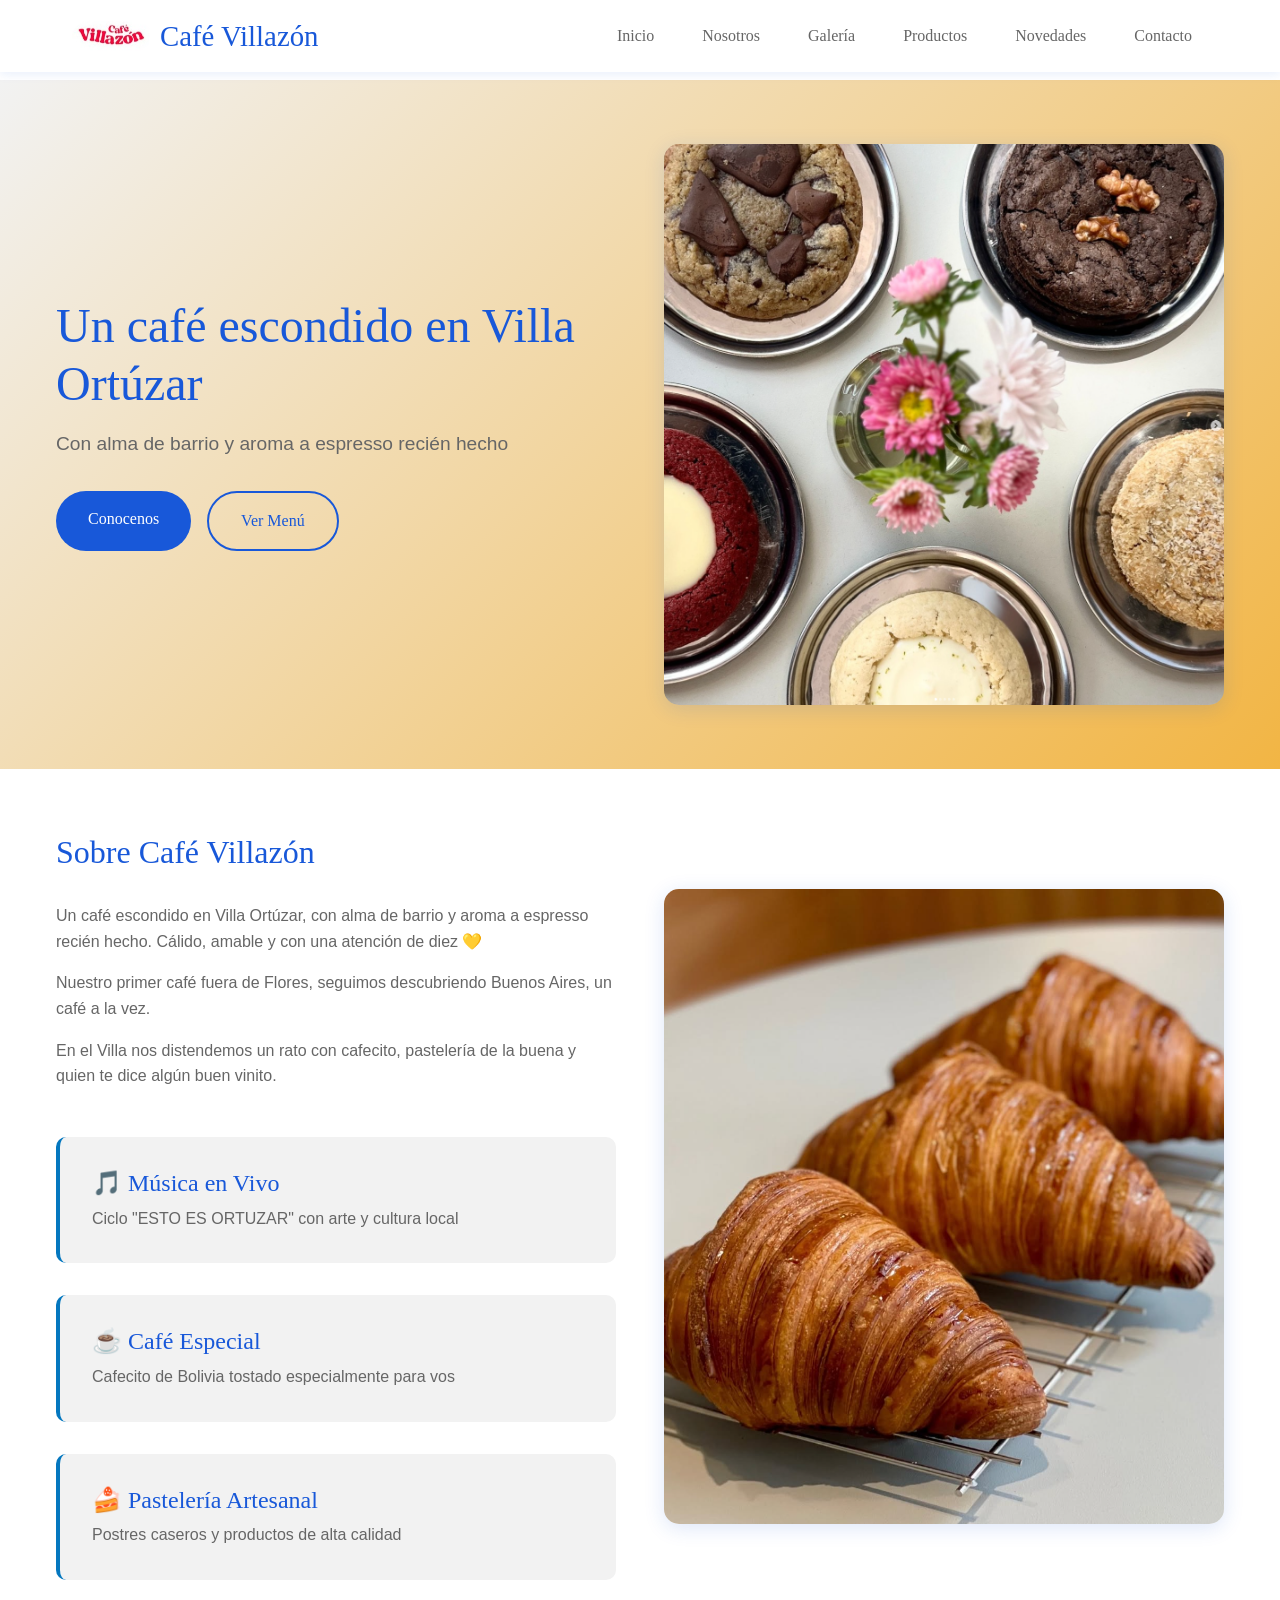
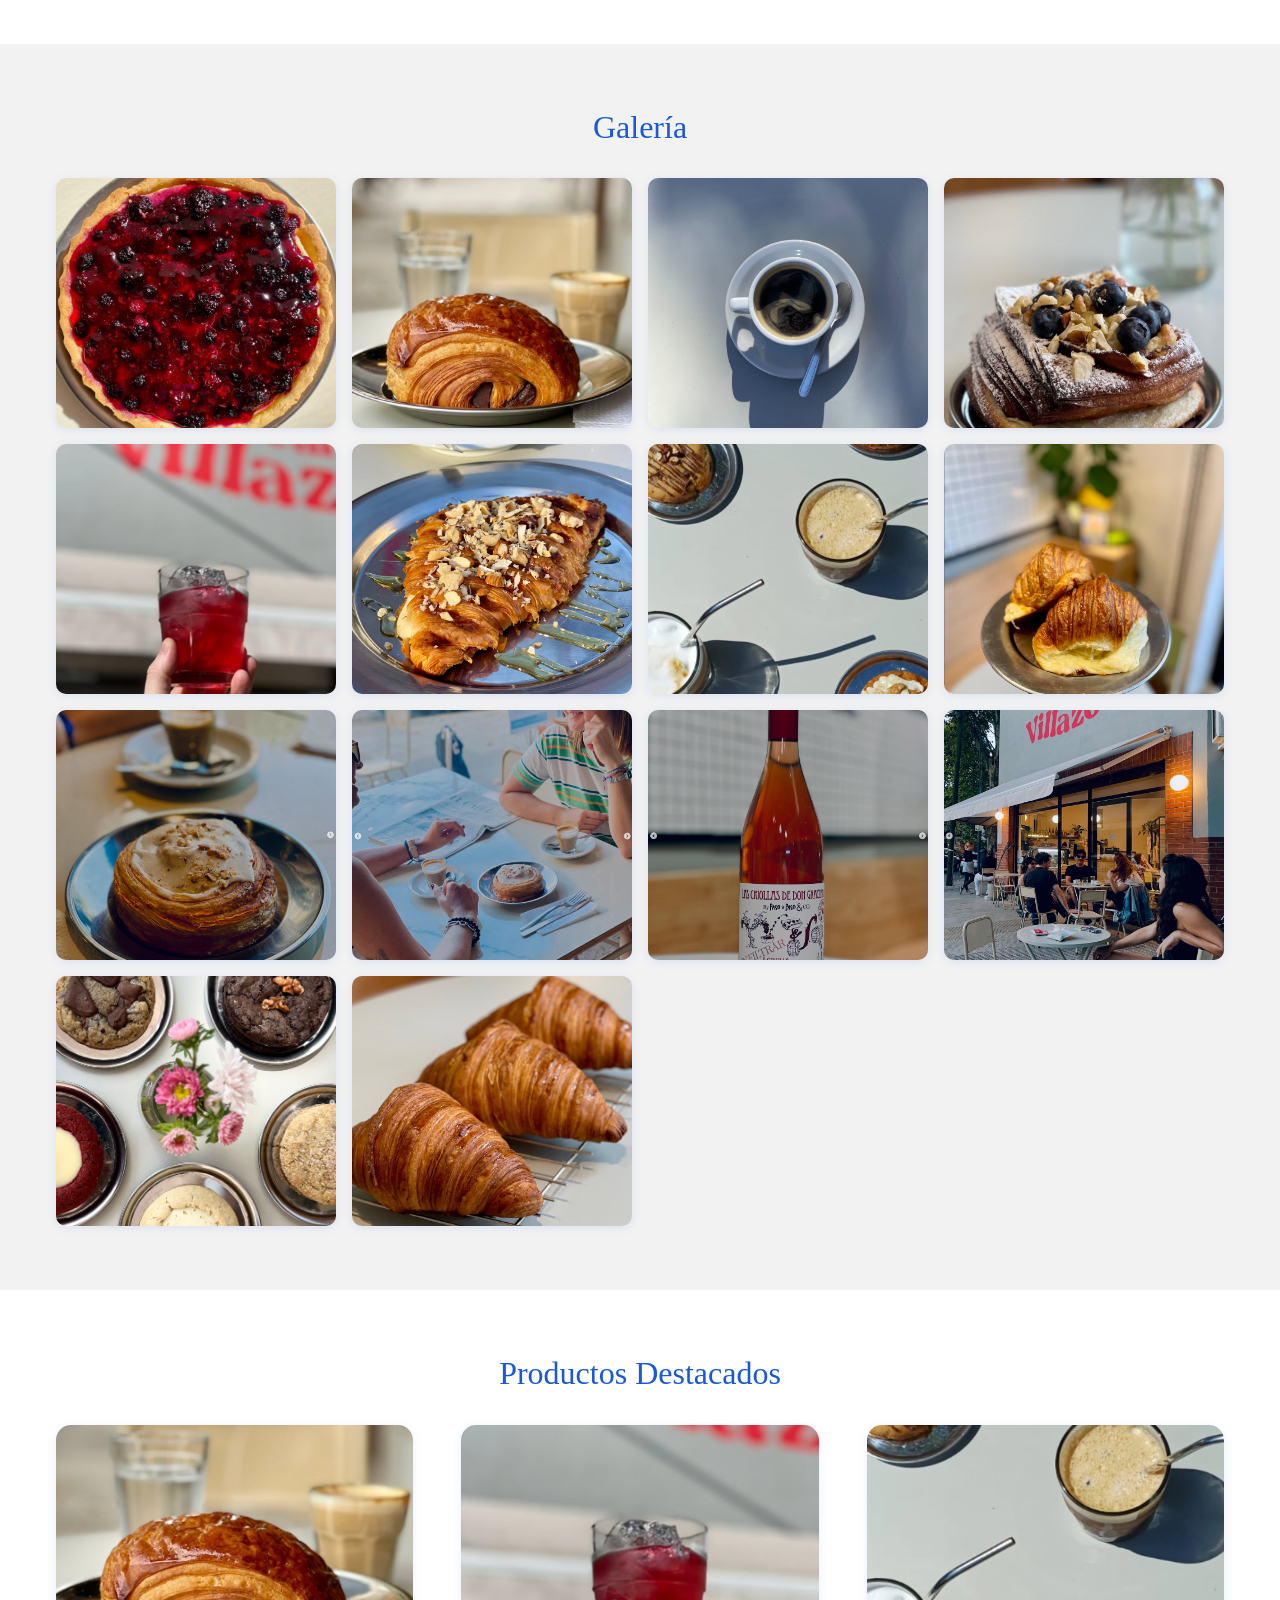
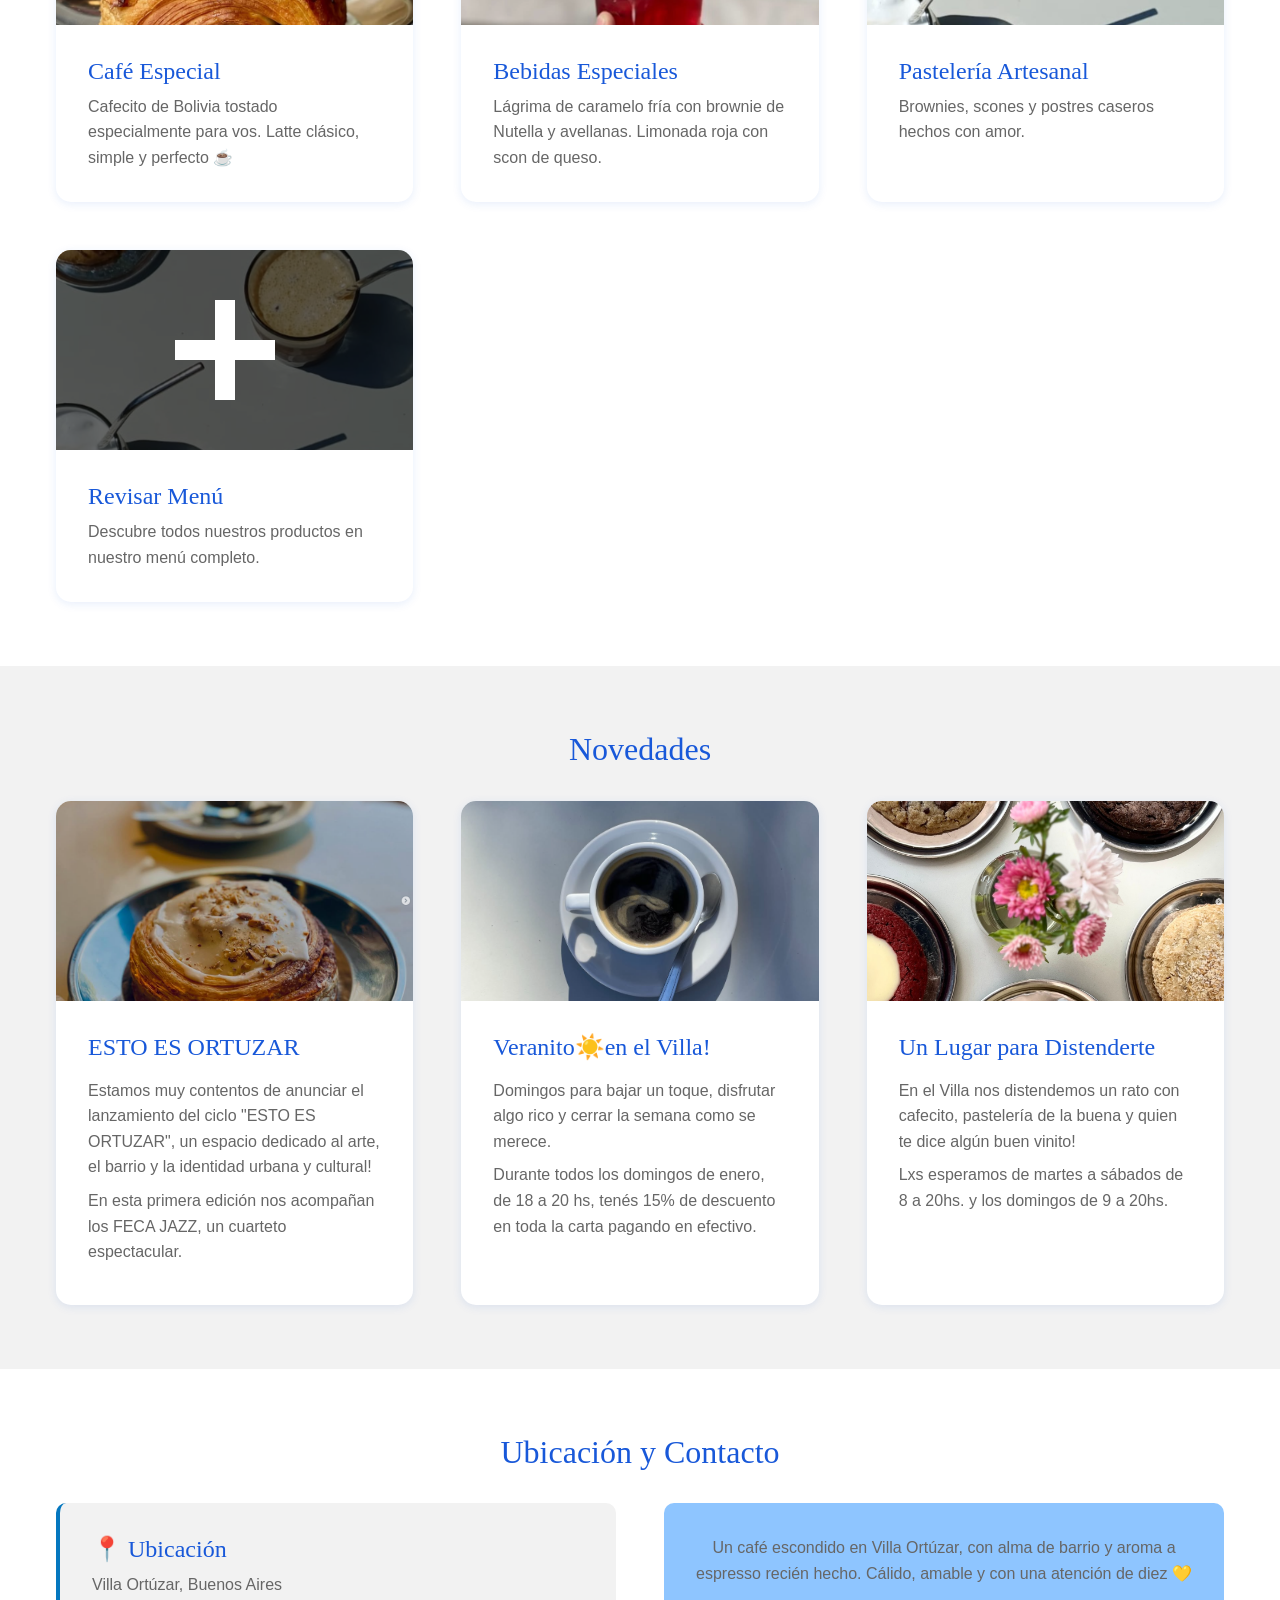
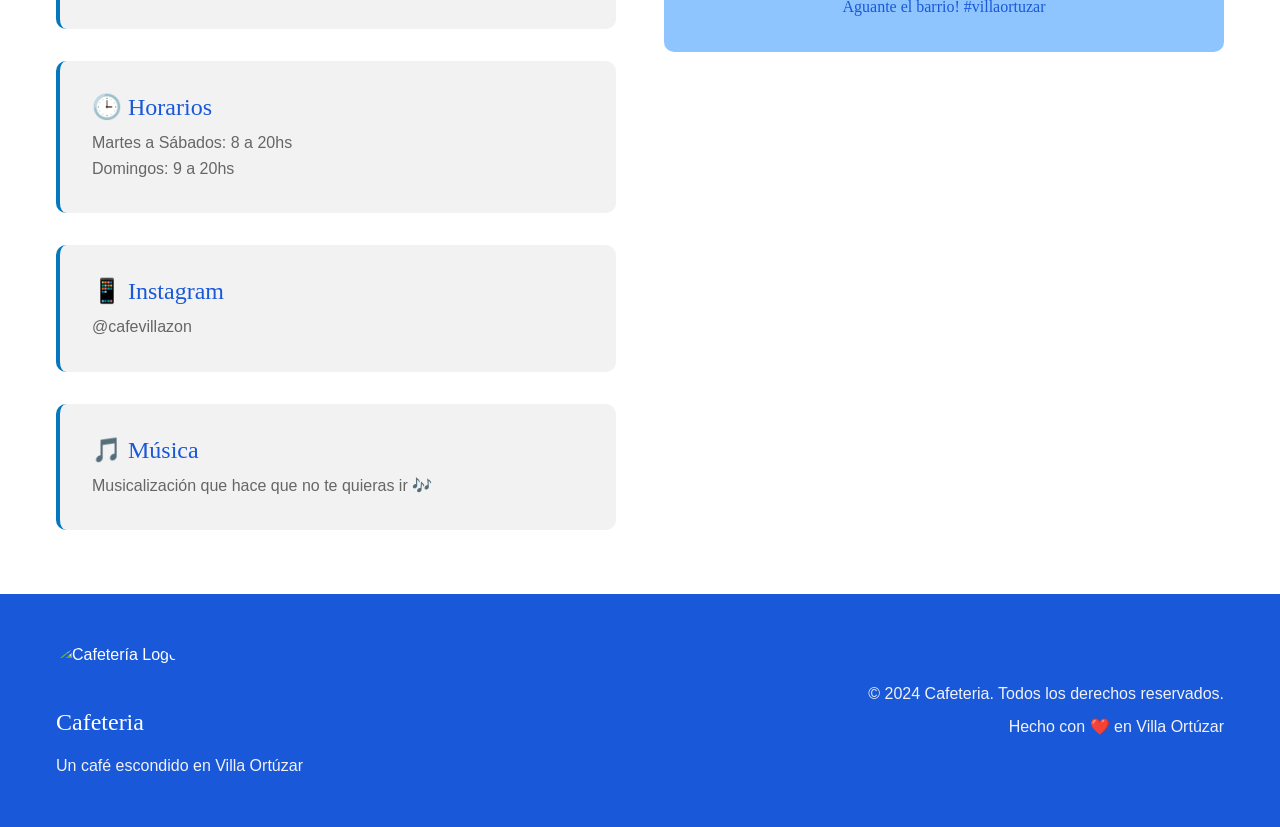
==== commit 93cb7653: "Revert "cambio de nombre titulo y logo" This reverts commit 8a1f038d36c380858ec2cc85278586dc50c5bad5" ====
--- a/index.html
+++ b/index.html
@@ -15,7 +15,7 @@
     <link rel="stylesheet" href="src/styles/styles.css">
     
     <!-- FavIcon -->
-    <link rel="icon" href="src/images/logo-cafeteria.ico" type="image/x-icon">
+    <link rel="icon" href="src/images/cafe_villazon_icon.ico" type="image/x-icon">
 </head>
 <body>
     <!-- Header -->
@@ -23,8 +23,8 @@
         <nav class="nav justify-content-end">
             <div class="nav-container">
                 <div class="nav-logo">
-                    <img src="src/images/logo-cafeteria.png" alt="Cafetería Logo" class="logo-img">
-                    <h1>Cafetería</h1>
+                    <img src="src/images/logo_cafeteria_villazon.jpg" alt="Café Villazón Logo" class="logo-img">
+                    <h1>Café Villazón</h1>
                 </div>
                 <ul class="nav-menu">
                     <li><a href="#inicio">Inicio</a></li>
